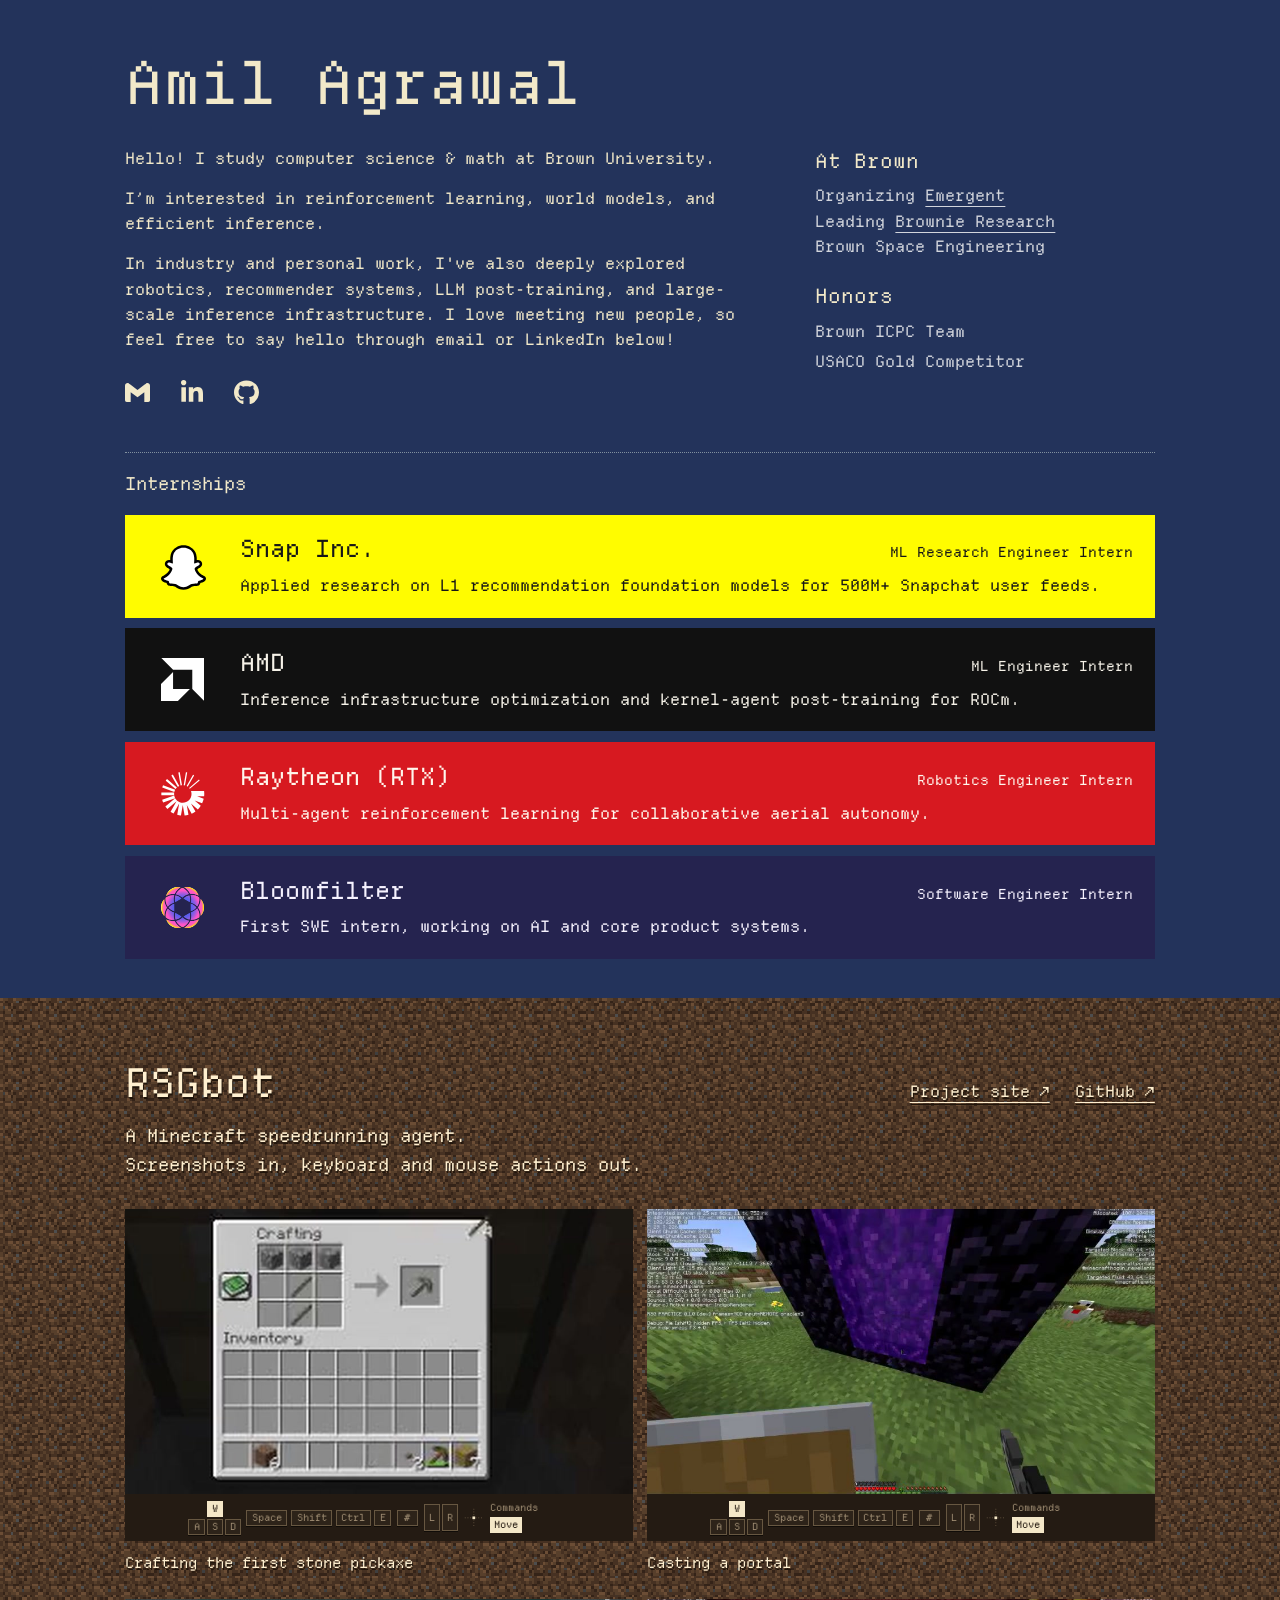
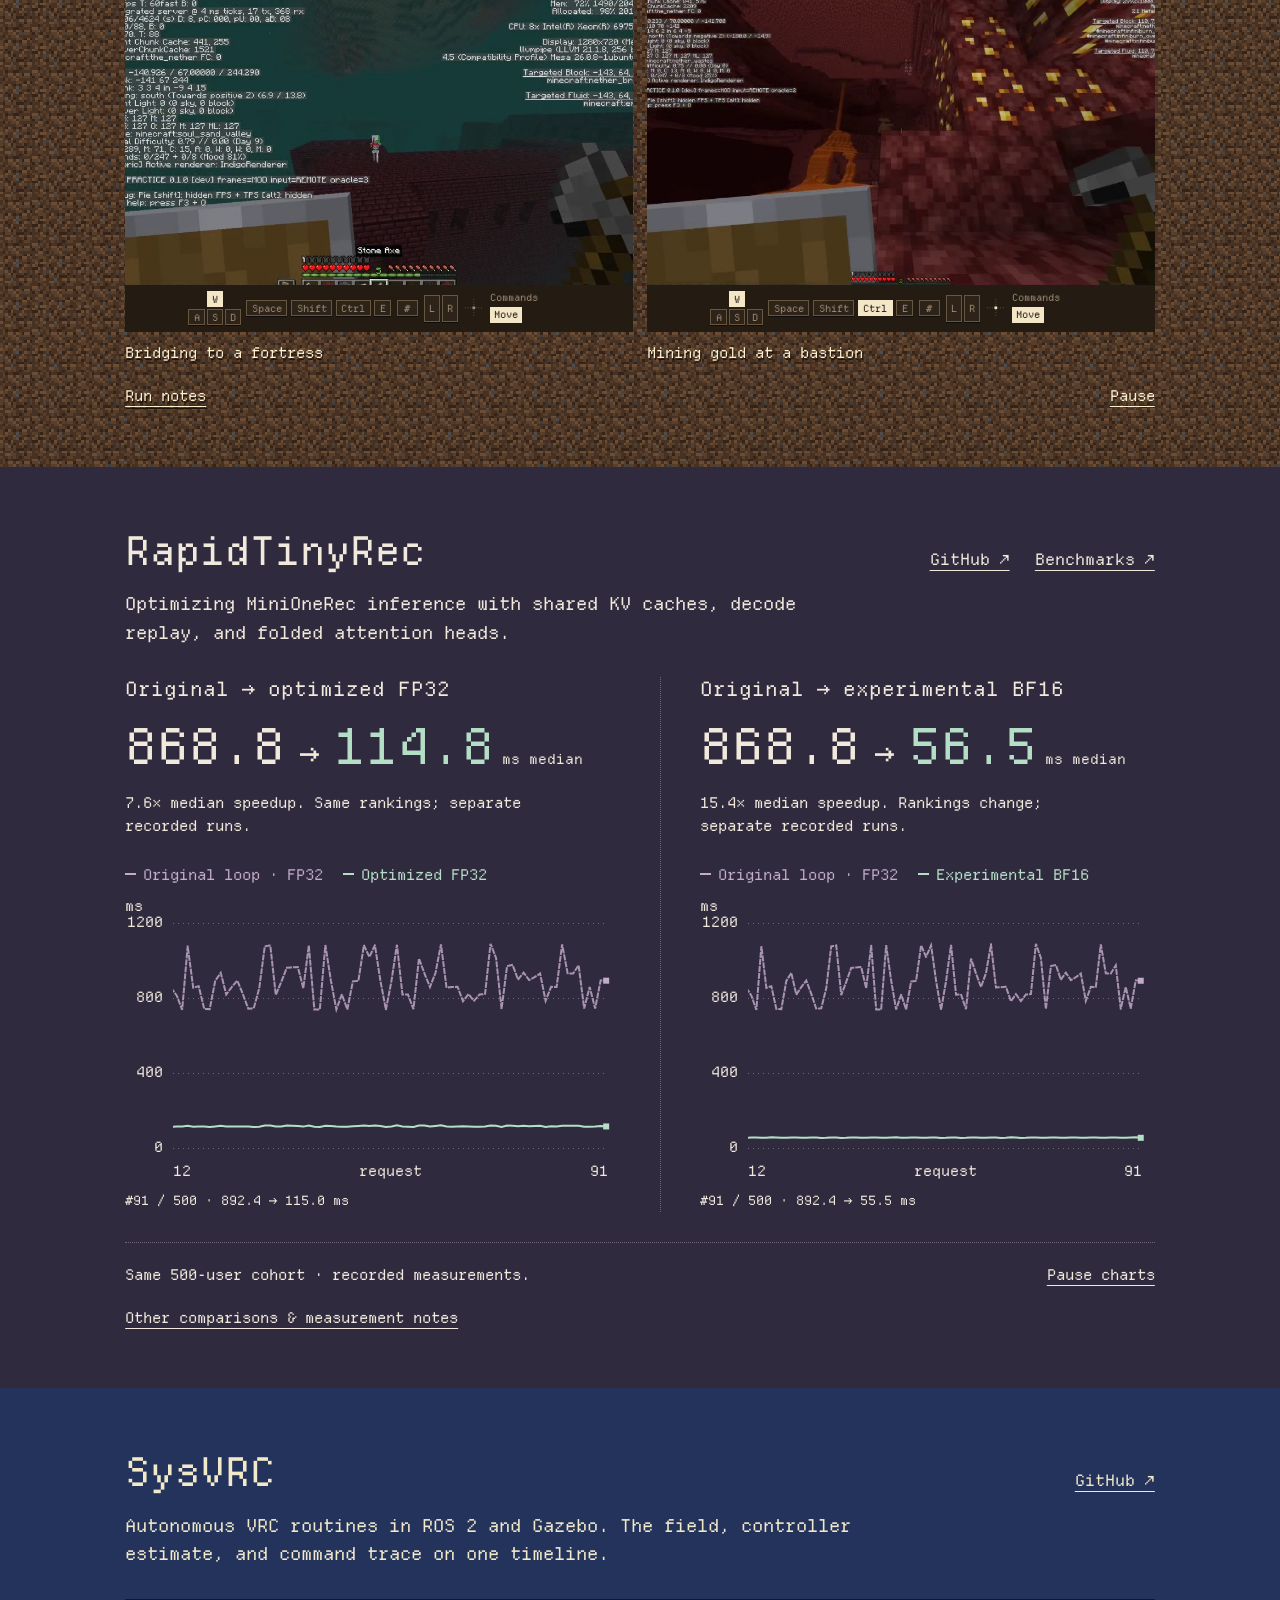
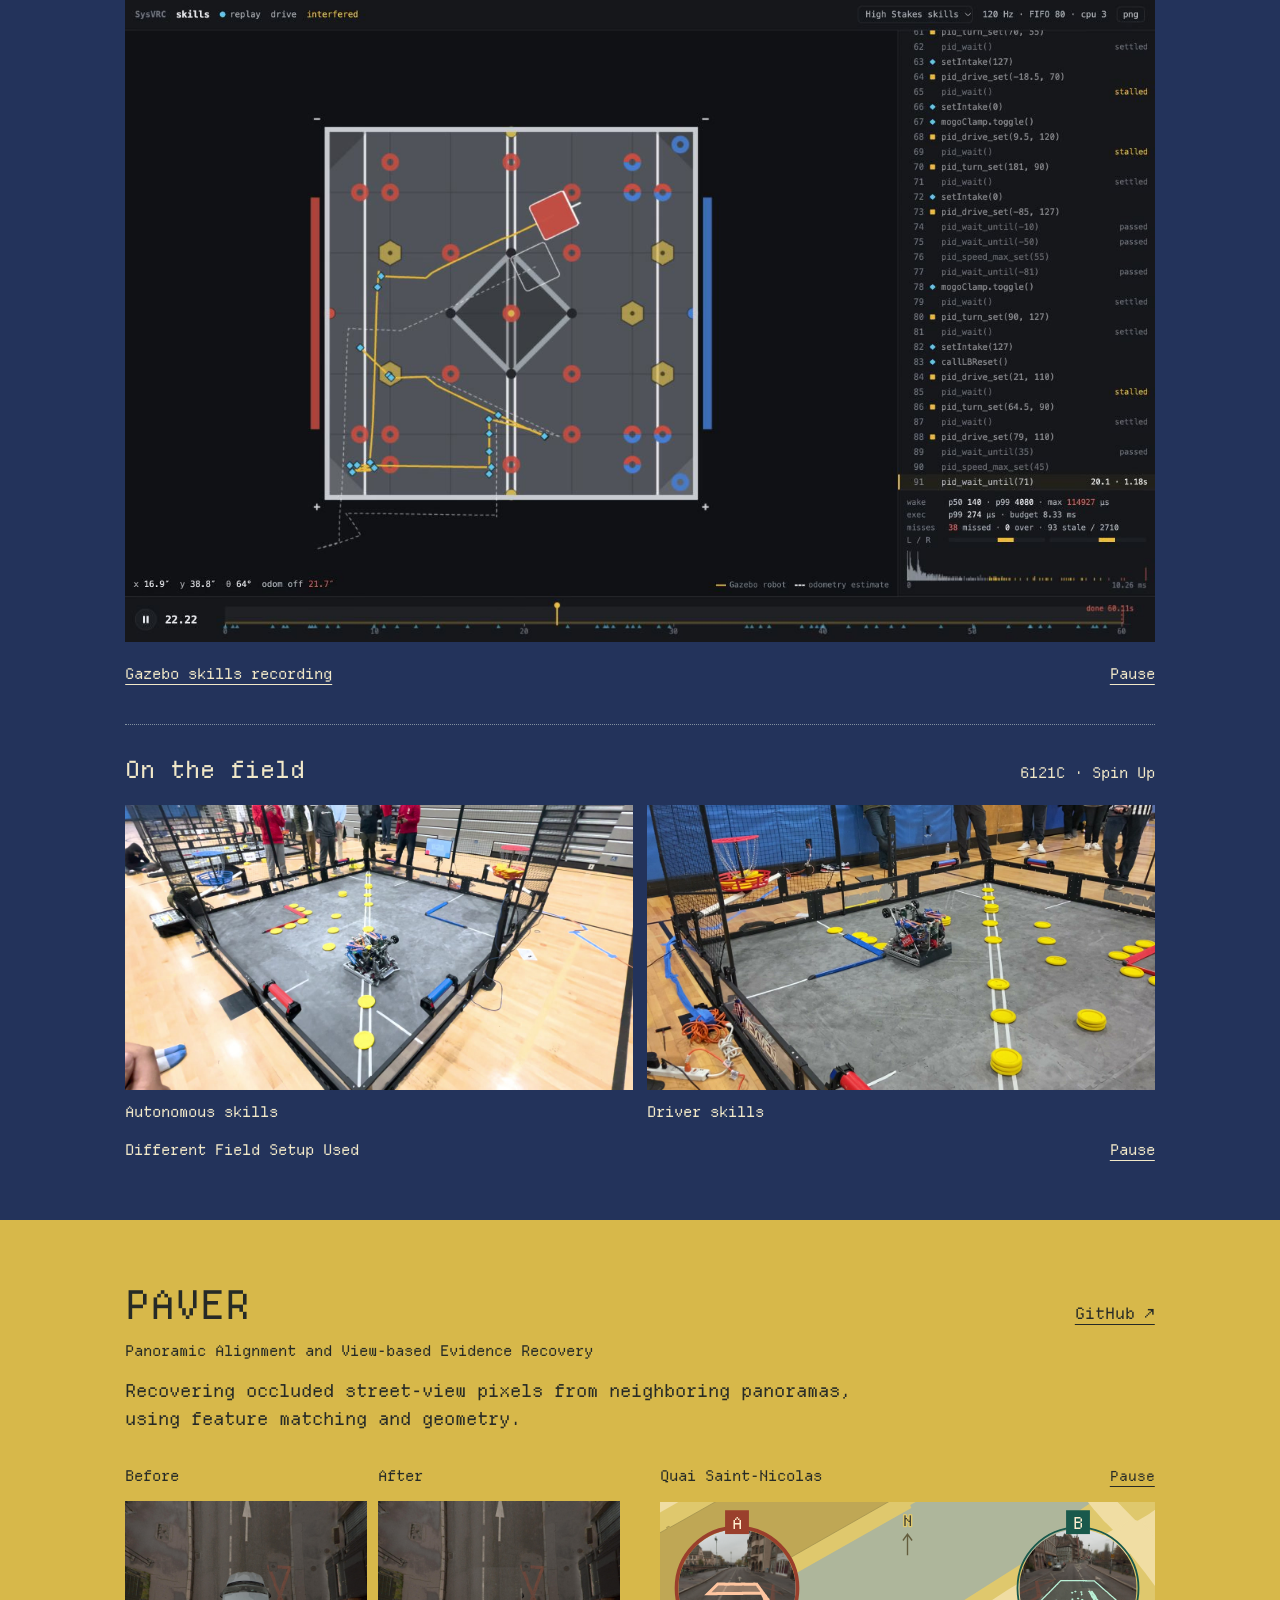
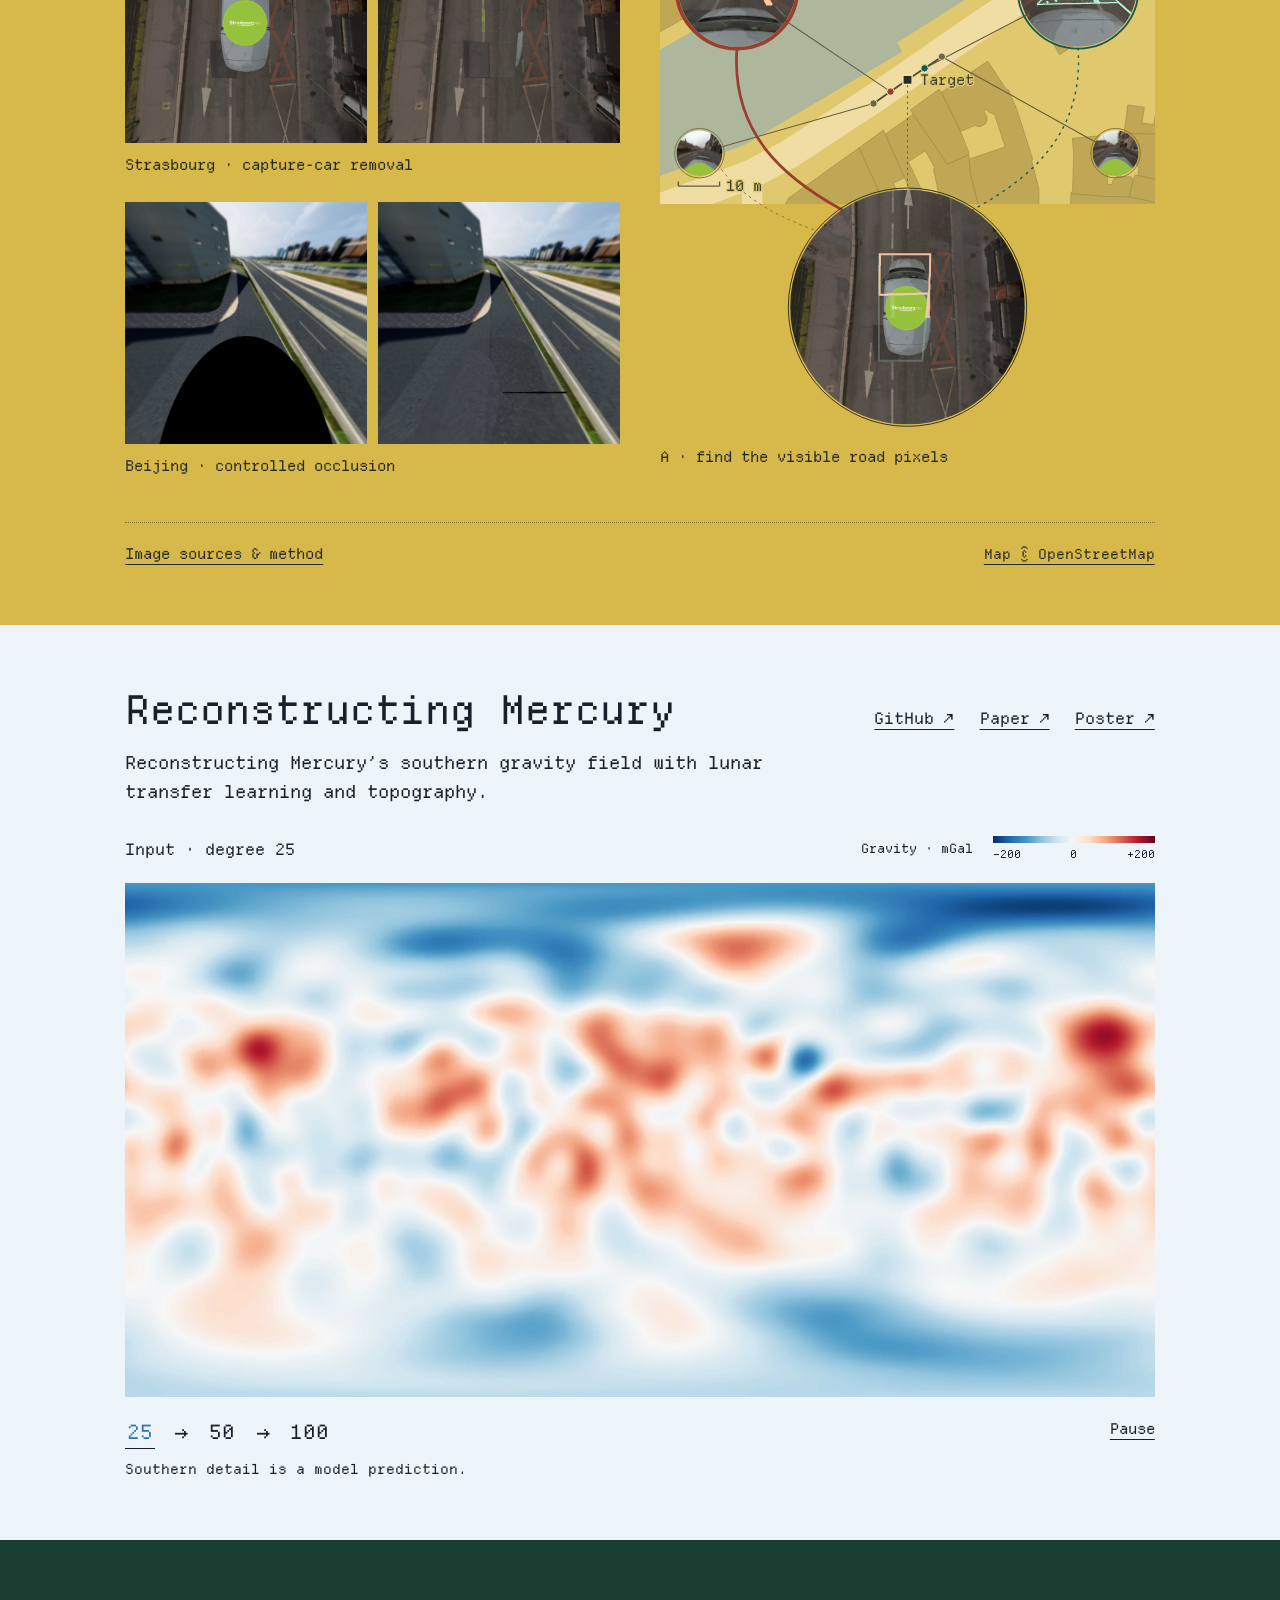
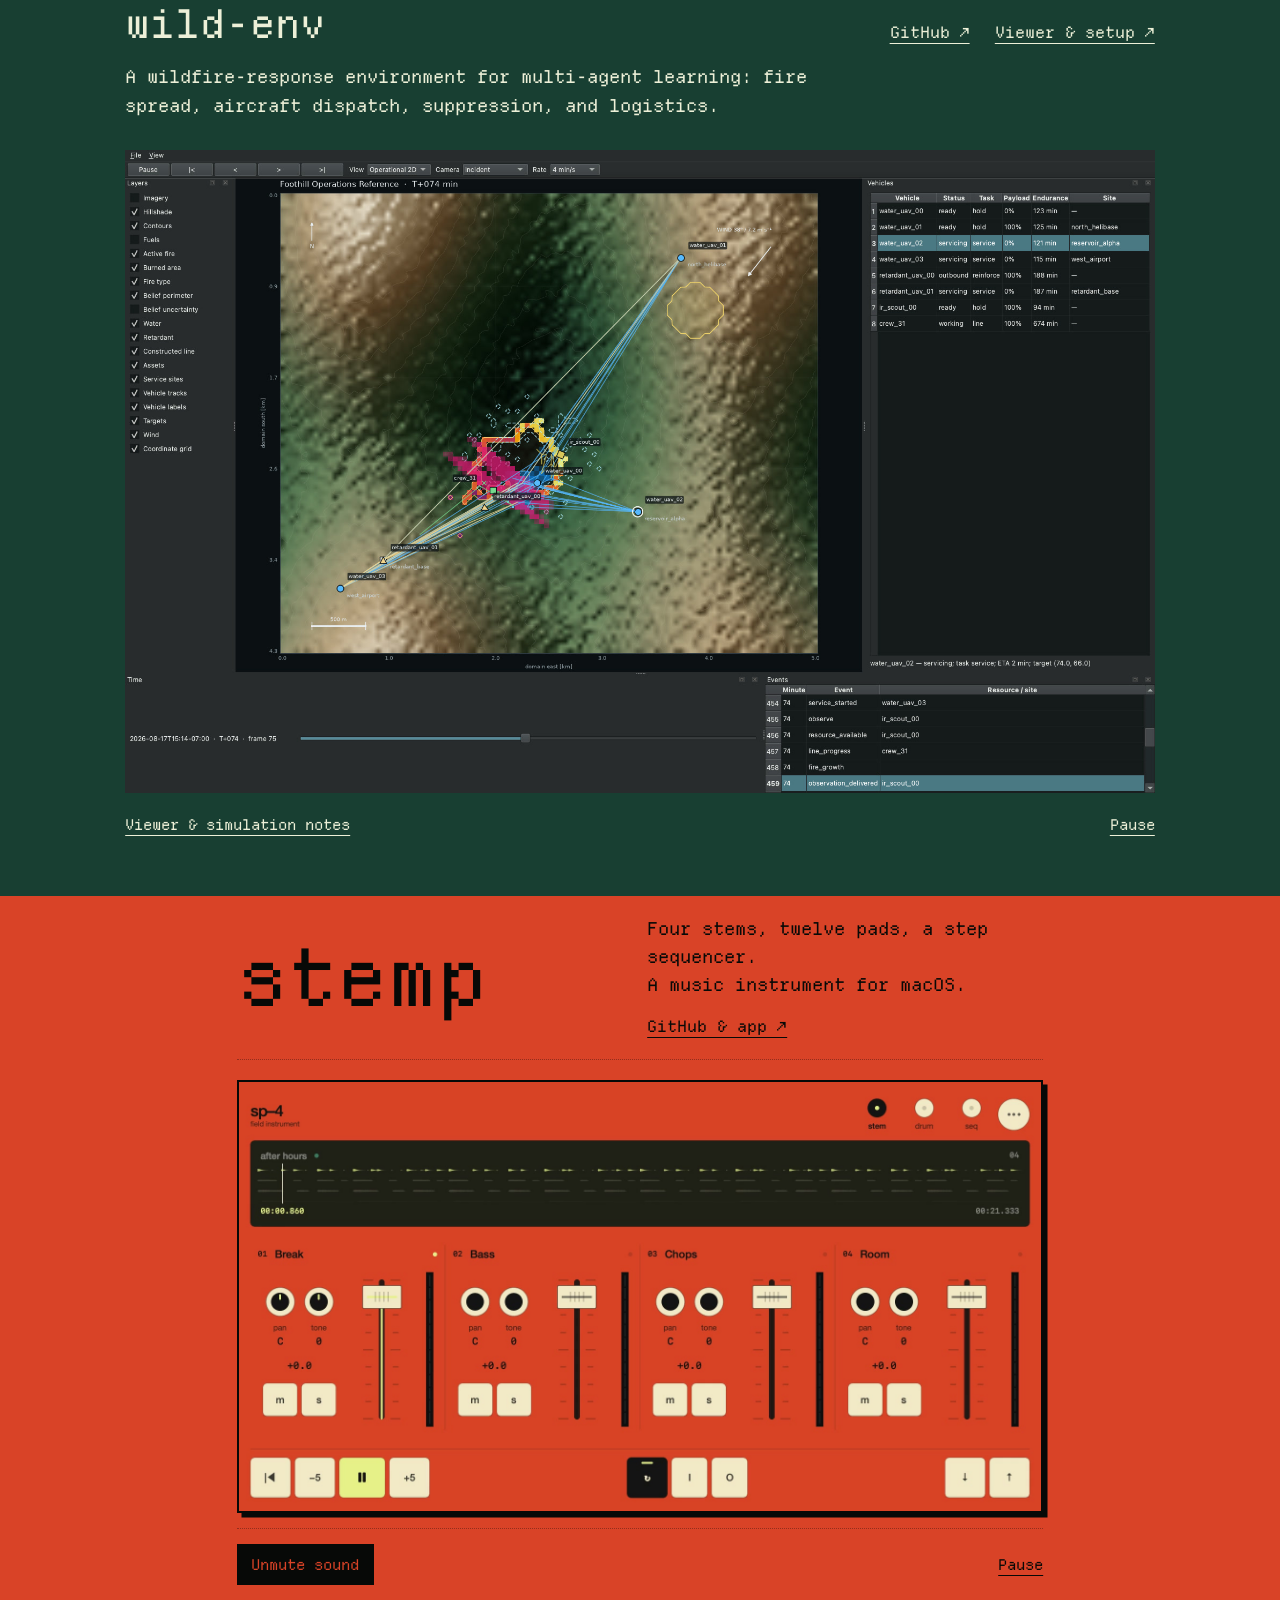
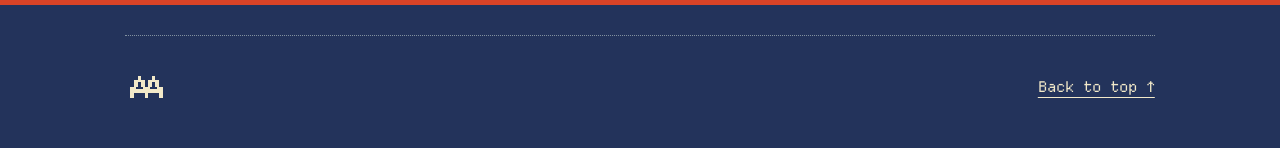
==== index.html @ a07e8f31 "Show original RapidTinyRec baseline against latest optimized runs" ====
<!doctype html>
<html lang="en">
<head>
  <meta charset="utf-8"><meta name="viewport" content="width=device-width,initial-scale=1">
  <meta name="description" content="Amil Agrawal. Computer science and math at Brown University. Agents, inference, and autonomous robots.">
  <meta name="theme-color" content="#23335b">
  <link rel="canonical" href="https://amilagrawal.com/">
  <title>Amil Agrawal</title>
  <link rel="icon" href="assets/aa-icon-96.png" type="image/png" sizes="96x96">
  <link rel="icon" href="assets/mark.svg?v=aa" type="image/svg+xml" sizes="any">
  <link rel="apple-touch-icon" href="assets/aa-icon-180.png">
  <link rel="stylesheet" href="style.css?v=rapid-full500-v2"><script type="module" src="app.js?v=rapid-overall-v3"></script>
<script type="module" src="analytics.js?v=1"></script>
</head>
<body>
<a class="skip" href="#work">Skip to work</a>
<header class="intro" id="about"><div class="width">
 <div class="intro-main">
  <div class="masthead"><h1>Amil Agrawal</h1></div>
  <div class="intro-grid">
   <div class="bio">
    <p class="bio-education">Hello! I study computer science &amp; math at Brown&nbsp;University.</p>
    <p class="bio-interests">I’m interested in reinforcement learning, world models, and efficient inference.</p>
    <p class="bio-interests">In industry and personal work, I've also deeply explored robotics, recommender systems, LLM post-training, and large-scale inference infrastructure. I love meeting new people, so feel free to say hello through email or LinkedIn below!</p>
    <nav class="site-nav" aria-label="Contact links">
     <a href="mailto:amil_agrawal@brown.edu" aria-label="Email Amil" title="Email"><img src="assets/logos/gmail.svg" width="30" height="28" alt=""></a>
     <a href="https://www.linkedin.com/in/amil-ag" aria-label="LinkedIn" title="LinkedIn"><img src="assets/logos/linkedin.svg" width="26" height="28" alt=""></a>
     <a href="https://github.com/amilcodes" aria-label="GitHub" title="GitHub"><img src="assets/logos/github.svg" width="28" height="28" alt=""></a>
    </nav>
   </div>
   <div class="intro-details">
    <section class="campus" aria-labelledby="campus-title"><h2 id="campus-title">At Brown</h2><ul><li>Organizing <a href="https://about.emergentconference.org/">Emergent</a></li><li>Leading <a href="https://brownieresear.ch/">Brownie Research</a></li><li>Brown Space Engineering</li></ul></section>
    <aside class="honors" aria-labelledby="honors-title"><h2 id="honors-title">Honors</h2><ul><li>Brown ICPC Team</li><li>USACO Gold Competitor</li></ul></aside>
   </div>
  </div>
 </div>
 <div class="experience" aria-labelledby="experience-title"><h2 id="experience-title">Internships</h2>
  <div class="internship-bars">
   <article class="internship snap"><span class="experience-logo"><img src="assets/logos/snap-vector.svg" alt="" width="48" height="48"></span><div class="internship-copy"><div class="internship-title"><h3>Snap Inc.</h3><span>ML Research Engineer Intern</span></div><p>Applied research on L1 recommendation foundation models for 500M+ Snapchat user feeds.</p></div></article>
   <article class="internship amd"><span class="experience-logo"><img src="assets/logos/amd.svg" alt="" width="48" height="48"></span><div class="internship-copy"><div class="internship-title"><h3>AMD</h3><span>ML Engineer Intern</span></div><p>Inference infrastructure optimization and kernel-agent post-training for ROCm.</p></div></article>
   <article class="internship raytheon"><span class="experience-logo"><img src="assets/logos/raytheon-vector.svg" alt="" width="48" height="48"></span><div class="internship-copy"><div class="internship-title"><h3>Raytheon (RTX)</h3><span>Robotics Engineer Intern</span></div><p>Multi-agent reinforcement learning for collaborative aerial autonomy.</p></div></article>
   <article class="internship bloomfilter"><span class="experience-logo"><img src="assets/logos/bloomfilter-vector.svg" alt="" width="48" height="48"></span><div class="internship-copy"><div class="internship-title"><h3>Bloomfilter</h3><span>Software Engineer Intern</span></div><p>First SWE intern, working on AI and core product systems.</p></div></article>
  </div>
 </div>
</div></header>
<main id="work">
 <section class="project rsg" id="rsgbot" aria-labelledby="rsg-title"><div class="width">
  <header class="project-heading"><h2 id="rsg-title"><a href="https://amilagrawal.com/rsgbot/">RSGbot</a></h2><div class="project-summary"><p>A Minecraft speedrunning agent.<br>Screenshots in, keyboard and mouse actions out.</p><nav class="project-links" aria-label="RSGbot links"><a href="https://amilagrawal.com/rsgbot/">Project site ↗</a><a href="https://github.com/amilcodes/RSGbot">GitHub ↗</a></nav></div></header>
  <div class="quad" id="rsg-quad"></div>
  <div class="media-footer"><details><summary>Run notes</summary><div class="notes"><p>Excerpts from longer agent runs, with thinking intervals removed or accelerated. The strips replay timestamped agent commands: highlights show explicit requested controls, while higher-level skills remain named actions. These archives do not contain measured key-down or mouse-event traces. Select a clip for its source and outcome.</p></div></details><button class="motion" data-motion-for="rsg-quad">Pause</button></div>
 </div></section>
 <section class="project rapid" id="rapidtinyrec" aria-labelledby="rapid-title"><div class="width">
  <header class="project-heading"><h2 id="rapid-title"><a href="https://github.com/amilcodes/RapidTinyRec">RapidTinyRec</a></h2><div class="project-summary"><p>Optimizing MiniOneRec inference with shared KV caches, decode replay, and folded attention heads.</p><nav class="project-links" aria-label="RapidTinyRec links"><a href="https://github.com/amilcodes/RapidTinyRec">GitHub ↗</a><a href="https://github.com/amilcodes/RapidTinyRec/blob/main/docs/benchmarks.md">Benchmarks ↗</a></nav></div></header>
  <div class="benchmark">
   <div class="chart-pair">
    <figure class="benchmark-chart" id="prefill-chart">
     <figcaption><h3>Original → optimized FP32</h3><p class="chart-median"><span class="median-before">868.8</span><span class="median-arrow">→</span><span class="median-after">114.8</span><span class="chart-unit">ms median</span></p><p class="chart-description">7.6× median speedup. Same rankings; separate recorded runs.</p></figcaption>
     <div class="chart-key"><span class="key-before">Original loop · FP32</span><span class="key-after">Optimized FP32</span></div>
     <svg class="benchmark-plot" id="latency-plot" tabindex="0" role="img" aria-label="Original versus optimized FP32 latency, same 500 users measured in separate historical runs" aria-description="Arrow keys pause the animation to inspect recorded requests."></svg>
     <output class="chart-readout" aria-live="off">Loading recorded requests…</output>
    </figure>
    <figure class="benchmark-chart" id="gqa-chart">
     <figcaption><h3>Original → experimental BF16</h3><p class="chart-median"><span class="median-before">868.8</span><span class="median-arrow">→</span><span class="median-after">56.5</span><span class="chart-unit">ms median</span></p><p class="chart-description">15.4× median speedup. Rankings change; separate recorded runs.</p></figcaption>
     <div class="chart-key"><span class="key-before">Original loop · FP32</span><span class="key-after">Experimental BF16</span></div>
     <svg class="benchmark-plot" id="gqa-plot" tabindex="0" role="img" aria-label="Original FP32 versus experimental BF16 latency, same 500 users measured in separate historical runs" aria-description="Arrow keys pause the animation to inspect recorded requests."></svg>
     <output class="chart-readout" aria-live="off">Loading recorded requests…</output>
    </figure>
   </div>
   <div class="chart-footer"><p>Same 500-user cohort · recorded measurements.</p><button id="chart-motion" class="motion" aria-pressed="false">Pause charts</button></div>
   <details class="benchmark-details"><summary>Other comparisons &amp; measurement notes</summary><div class="experiments" role="group" aria-label="Left chart comparison"></div><p class="notes">Overall comparisons align the original released-loop timings with later optimized timings by cohort index. Same Office checkpoint, 500 users, RTX A6000, batch 1 and beam 50; measured in separate runs, not a new paired experiment. Speedups are ratios of the two measured medians, not multiplied per-step gains. The optimized FP32 run matches all 500 original ranking lists; scores are not bitwise identical. BF16 is experimental and changes rankings. Model loading, compilation, capture and warmup are excluded. Traces show 80-request windows in cohort order and retain all measurements. The individual optimization comparisons keep their own paired controls; the isolated BF16 comparison marks its 693.8 ms outlier above the 90 ms axis. <a href="https://github.com/amilcodes/RapidTinyRec/blob/e334219e196c4e7b5f88a46043fc67c6b89df92f/benchmarks/results/shared-prefill/requests.csv">Original timings</a> · <a href="https://github.com/amilcodes/RapidTinyRec/blob/main/docs/benchmarks.md">FP32 evidence</a> · <a href="https://github.com/amilcodes/RapidTinyRec/blob/main/docs/precision-results.md">Precision &amp; quality</a></p></details>
  </div>
 </div></section>
 <section class="project robot" id="sysvrc" aria-labelledby="robot-title"><div class="width">
  <header class="project-heading"><h2 id="robot-title"><a href="https://github.com/amilcodes/SysVRC">SysVRC</a></h2><div class="project-summary"><p>Autonomous VRC routines in ROS 2 and Gazebo. The field, controller estimate, and command trace on one timeline.</p><nav class="project-links" aria-label="SysVRC links"><a href="https://github.com/amilcodes/SysVRC">GitHub ↗</a></nav></div></header>
  <figure class="capture-wide" id="sys-capture"><button class="capture-open" data-capture="sysvrc-dashboard-full" aria-label="Open the SysVRC dashboard recording"><video autoplay muted loop playsinline preload="metadata" width="1440" height="900" poster="assets/sysvrc-dashboard-full.jpg" aria-label="Original SysVRC dashboard replaying Gazebo skills telemetry"><source src="assets/sysvrc-dashboard-full.mp4" type="video/mp4"></video></button></figure>
  <div class="media-footer"><a href="https://github.com/amilcodes/SysVRC/blob/main/docs/replay/skills_gazebo.jsonl">Gazebo skills recording</a><button class="motion" data-motion-for="sys-capture">Pause</button></div>
  <div class="robot-field">
   <div class="field-heading"><h3>On the field</h3><p>6121C · Spin Up</p></div>
   <div class="field-pair" id="robot-field-captures">
    <figure><button class="capture-open" data-capture="sysvrc-autonomous-skills-5x" aria-label="Open the autonomous skills run"><video autoplay muted loop playsinline preload="metadata" width="1280" height="720" poster="assets/sysvrc-autonomous-skills-5x.jpg"><source src="assets/sysvrc-autonomous-skills-5x.mp4" type="video/mp4"></video></button><figcaption>Autonomous skills</figcaption></figure>
    <figure><button class="capture-open" data-capture="sysvrc-driver-skills-5x" aria-label="Open the driver skills run"><video autoplay muted loop playsinline preload="metadata" width="1280" height="720" poster="assets/sysvrc-driver-skills-5x.jpg"><source src="assets/sysvrc-driver-skills-5x.mp4" type="video/mp4"></video></button><figcaption>Driver skills</figcaption></figure>
   </div>
   <div class="media-footer"><p>Different Field Setup Used</p><button class="motion" data-motion-for="robot-field-captures">Pause</button></div>
  </div>

 </div></section>
 <section class="project paver" id="paver" aria-labelledby="paver-title"><div class="width">
  <header class="project-heading"><div><h2 id="paver-title"><a href="https://github.com/amilcodes/paver">PAVER</a></h2><p class="paver-acronym">Panoramic Alignment and View-based Evidence Recovery</p></div><div class="project-summary"><p>Recovering occluded street-view pixels from neighboring panoramas, using feature matching and geometry.</p><nav class="project-links" aria-label="Paver links"><a href="https://github.com/amilcodes/paver">GitHub ↗</a></nav></div></header>
  <div class="paver-layout">
   <div class="paver-results">
    <div class="paver-column-labels" aria-hidden="true"><span>Before</span><span>After</span></div>
    <figure class="paver-example"><div class="paver-pair">
     <img src="assets/paver-strasbourg-before.webp" width="640" height="640" alt="Before: the capture car obscures road markings in Strasbourg" loading="lazy">
     <img src="assets/paver-strasbourg-after.webp" width="640" height="640" alt="After: partial road recovery using observed pixels from neighboring panoramas" loading="lazy">
    </div><figcaption>Strasbourg · capture-car removal</figcaption></figure>
    <figure class="paver-example"><div class="paver-pair">
     <img src="assets/beijing-boulevard-square-before.webp" width="640" height="640" alt="Before: a controlled foreground mask beside a Beijing boulevard, with buildings and the road visible around it" loading="lazy">
     <img src="assets/beijing-boulevard-square-after.webp" width="640" height="640" alt="After: saved donor-view recovery of the masked foreground in the same synthetic Beijing boulevard scene" loading="lazy">
    </div><figcaption>Beijing · controlled occlusion</figcaption></figure>
   </div>
   <figure class="paver-network" id="paver-network">
    <figcaption class="paver-network-heading"><span>Quai Saint-Nicolas</span><button id="paver-motion" class="motion" aria-label="Pause panorama animation" aria-pressed="false">Pause</button></figcaption>
    <div id="paver-map"></div>
    <p class="paver-map-caption" id="paver-step">A · find the visible road pixels</p>
   </figure>
  </div>
  <div class="paver-footer"><details><summary>Image sources &amp; method</summary><div class="notes"><p>Strasbourg: Eurométropole de Strasbourg / <a href="https://panoramax.fr/">Panoramax</a>, <a href="https://www.etalab.gouv.fr/licence-ouverte-open-licence/">Etalab Open Licence 2.0</a>. Partial capture-car removal with DISK + LightGlue. Unsupported pixels remain unchanged.</p><p>Beijing: Yijing Guo et al., <a href="https://huggingface.co/datasets/YijingGuo/PanoCity">PanoCity / PanoVGGT</a>, <a href="https://creativecommons.org/licenses/by/4.0/">CC BY 4.0</a>. A controlled mask in a synthetic scene; saved tool-assisted donor registration and color calibration, separate from the automatic pipeline.</p><p id="paver-graph-method"></p><p><a href="assets/paver-graph/street-context.geojson">Map geometry</a> · <a href="https://opendatacommons.org/licenses/odbl/1-0/">ODbL 1.0</a>. Beijing is reprojected from the saved 1024 × 512 working panorama; its limited detail and residual seam are preserved.</p></div></details><a class="paver-map-credit" href="https://www.openstreetmap.org/copyright">Map © OpenStreetMap</a></div>
 </div></section>
 <section class="project mercury" id="mercury" aria-labelledby="mercury-title"><div class="width">
  <header class="project-heading"><h2 id="mercury-title"><a href="https://github.com/amilcodes/mercury-reconstruction">Reconstructing Mercury</a></h2><div class="project-summary"><p>Reconstructing Mercury’s southern gravity field with lunar transfer learning and topography.</p><nav class="project-links" aria-label="Mercury links"><a href="https://github.com/amilcodes/mercury-reconstruction">GitHub ↗</a><a href="assets/mercury-paper.pdf">Paper ↗</a><a href="assets/mercury-poster.pdf">Poster ↗</a></nav></div></header>
  <figure id="mercury-reconstruction">
   <div class="mercury-status"><p id="mercury-stage">Input · degree 25</p><div class="gravity-legend"><span>Gravity · mGal</span><div><img src="assets/mercury-color-scale.png" width="512" height="12" alt="Gravity color scale: blue for negative, white for zero, red for positive"><div class="legend-ticks"><span>−200</span><span>0</span><span>+200</span></div></div></div></div>
   <div class="mercury-map"><img id="mercury-map" src="assets/mercury-degree-25.webp" width="1004" height="502" alt="Mercury’s gravity field at spherical harmonic degree 25" loading="lazy"></div>
   <figcaption class="mercury-footer"><div><div class="mercury-stages" role="group" aria-label="Choose a reconstruction stage"><button data-mercury-degree="25" aria-pressed="true">25</button><span aria-hidden="true">→</span><button data-mercury-degree="50" aria-pressed="false">50</button><span aria-hidden="true">→</span><button data-mercury-degree="100" aria-pressed="false">100</button></div><p>Southern detail is a model prediction.</p></div><button id="mercury-motion" class="motion" aria-pressed="false">Pause</button></figcaption>
  </figure>
 </div></section>
 <section class="project wild" id="wild-env" aria-labelledby="wild-title"><div class="width">
  <header class="project-heading"><h2 id="wild-title"><a href="https://github.com/amilcodes/wild-env">wild-env</a></h2><div class="project-summary"><p>A wildfire-response environment for multi-agent learning: fire spread, aircraft dispatch, suppression, and logistics.</p><nav class="project-links" aria-label="wild-env links"><a href="https://github.com/amilcodes/wild-env">GitHub ↗</a><a href="https://github.com/amilcodes/wild-env/blob/main/README.md">Viewer &amp; setup ↗</a></nav></div></header>
  <figure class="capture-wide" id="wild-capture"><button class="capture-open" data-capture="wild-viewer-film" aria-label="Open the wild-env viewer recording"><video autoplay muted loop playsinline preload="metadata" width="1920" height="1200" poster="assets/wild-viewer-film.jpg" aria-label="The complete native wild-env viewer playing an episode, changing vehicle selection and inspecting suppression layers"><source src="assets/wild-viewer-film.mp4" type="video/mp4"></video></button></figure>
  <div class="media-footer"><details><summary>Viewer &amp; simulation notes</summary><p class="notes">The application’s own Qt interface, playing a recorded synthetic foothill scenario at four simulated minutes per second. The demonstration changes vehicle selection and suppression layers using the viewer’s original controls. Greedy assignment baseline, seed 20260726; this is not a trained policy or a real-fire forecast.</p></details><button class="motion" data-motion-for="wild-capture">Pause</button></div>
 </div></section>
 <section class="project stemp" id="stemp" aria-labelledby="stemp-title"><div class="width">
  <header class="stem-heading"><h2 id="stemp-title"><a href="https://github.com/amilcodes/stemp">stemp</a></h2><div class="project-summary"><p>Four stems, twelve pads, a step sequencer.<br>A music instrument for macOS.</p><nav class="project-links" aria-label="stemp links"><a href="https://github.com/amilcodes/stemp">GitHub &amp; app ↗</a></nav></div></header>
  <figure id="stem-capture" class="stem-capture"><button class="capture-open" data-capture="stemp-boombap" aria-label="Open the compact stemp instrument recording"><video autoplay muted loop playsinline preload="metadata" width="1680" height="900" poster="assets/stemp-boombap.jpg" aria-label="Compact native stemp instrument: short-travel mixing faders, drum pads, and step sequencing"><source src="assets/stemp-boombap.mp4" type="video/mp4"></video></button></figure>
  <div class="stem-footer"><button id="stem-sound" aria-pressed="false">Unmute sound</button><button class="motion" data-motion-for="stem-capture">Pause</button></div>
 </div></section>
</main>
<footer class="footer"><div class="width"><div class="footer-main"><img class="footer-mark" src="assets/mark.svg" width="48" height="48" alt="Amil Agrawal monogram"><a class="back-top" href="#about">Back to top ↑</a></div></div></footer>
<dialog id="recording-dialog"><button id="close-recording" aria-label="Close recording">Close</button><video controls playsinline></video><p id="recording-title"></p></dialog>
</body></html>
---- style.css ----
@font-face{font-family:Departure;src:url('assets/departure.woff2') format('woff2');font-weight:400;font-display:swap}
:root{--paper:#23335b;--ink:#f2e9c9;--accent:#e7ef92;--line:#81909f;--type:Departure,monospace;color-scheme:dark}
.rsg{--paper:#453020;--ink:#fff0d0;--accent:#ddc692;--line:#aa8b65;position:relative;isolation:isolate}.rsg::before{content:"";position:absolute;inset:0;z-index:-1;background:url("assets/minecraft-dirt.png") repeat;background-size:3rem 3rem;image-rendering:pixelated;filter:brightness(.58)}.rsg .project-heading,.rsg .media-footer,.rsg .run-label{text-shadow:1px 2px #20150b}.rapid{--paper:#302a3e;--ink:#f1e9dc;--accent:#b5dec6;--baseline:#c3abc9;--line:#736578}.robot{--paper:#23335b;--ink:#f2e9c9;--accent:#e7ef92;--line:#81909f}.wild{--paper:#183f32;--ink:#edf0d8;--accent:#c1d4a0;--line:#73957c}.stemp{--paper:#d94327;--ink:#070907;--accent:#f2e9c9;--line:#942e1d}
*{box-sizing:border-box}html{scroll-behavior:smooth;scroll-padding-top:1.75rem}body{margin:0;background:var(--paper);color:var(--ink);font:1.375rem/1.55 var(--type);font-weight:400}h1,h2,h3,p,figure{margin:0}h1,h2,h3{font-weight:400;line-height:1.25}a{color:inherit;text-decoration-thickness:1px;text-underline-offset:0.375rem}a:hover{text-decoration-thickness:2px}button,input{font:inherit}button{border:0;padding:0;background:none;color:inherit;border-radius:0;cursor:pointer}button:focus-visible,a:focus-visible,summary:focus-visible,svg:focus-visible{outline:2px dotted var(--ink);outline-offset:0.375rem}img,video,svg{display:block;max-width:100%}video{height:auto;object-fit:contain}::selection{background:var(--ink);color:var(--paper)}.width{width:calc(100% - 8rem);max-width:71.5rem;margin-inline:auto}.skip{position:absolute;top:-6.25rem;left:1.5rem;z-index:10;padding:0.625rem;background:var(--paper)}.skip:focus{top:0.625rem}
.intro-main{padding:3.4375rem 0 2.75rem}.intro h1{font-size:4.125rem;line-height:1.12;margin:0}.monogram{width:8.25rem;height:auto;flex:none;opacity:.7;shape-rendering:crispEdges}
.intro-grid{display:grid;grid-template-columns:minmax(0,1.8fr) minmax(0,1fr);gap:5.5rem;margin-top:2.0625rem;align-items:start}.bio{min-width:0}.bio-education,.bio-interests{font-size:1.1rem;line-height:1.6}.bio-interests{margin-top:1.03125rem;text-wrap:pretty}
.site-nav{display:flex;align-items:center;gap:1.03125rem;margin-top:1.375rem;margin-left:-0.5rem;width:max-content}.site-nav a{width:2.75rem;height:2.75rem;display:grid;place-items:center;text-decoration:none}.site-nav img{height:1.75rem;width:auto}.site-nav a:hover{opacity:.7}
.intro-details{display:grid;gap:1.71875rem;padding-top:3px;font-size:1.1rem;line-height:1.6;color:#d2d5dc}.intro-details h2{color:var(--ink);font-size:1.375rem;margin-bottom:0.6875rem}.intro-details ul{list-style:none;margin:0;padding:0;display:grid;gap:0}.honors ul{gap:0.34375rem}
.experience{border-top:1px dotted var(--line);padding:1.375rem 0 2.75rem}.experience h2{font-size:1.2375rem;margin-bottom:1.375rem}.internship-bars{display:grid;gap:0.75rem}.internship{display:grid;grid-template-columns:5rem minmax(0,1fr);align-items:center;gap:1.5rem;padding:1.375rem 1.5rem}.experience-logo{width:3rem;height:3rem;display:grid;place-items:center;justify-self:center}.experience-logo img{width:3rem;height:3rem;object-fit:contain;max-width:none}.snap .experience-logo img{width:3.125rem;height:3.125rem}.raytheon .experience-logo img{width:3.0625rem;height:3.0625rem}.internship-title{display:flex;justify-content:space-between;gap:1.375rem;align-items:baseline}.internship-title h3{font-size:1.65rem}.internship-title>span{font-size:0.9625rem;text-align:right}.internship-copy p{font-size:1.1rem;margin-top:0.6875rem;line-height:1.5}.internship.snap{background:#fffc00;color:#161616}.internship.amd{background:#111;color:#f6f2e8}.internship.amd img{filter:invert(1)}.internship.raytheon{background:#d71920;color:#fff7ed}.internship.raytheon img{filter:brightness(0) invert(1)}.internship.bloomfilter{background:#25234f;color:#f7f3ff}.project-links{display:flex;flex-wrap:wrap;gap:1rem 1.75rem;margin-top:1.125rem;font-size:1.1rem}.project-links a{white-space:nowrap}.project-summary{min-width:0}

.project{background:var(--paper);color:var(--ink);padding:4.125rem 0}.project-heading{display:grid;grid-template-columns:minmax(0,1fr) auto;column-gap:2.75rem;row-gap:1.03125rem;align-items:baseline;margin-bottom:2.0625rem}.project-heading>.project-summary{display:contents}.project-heading>.project-summary>p{grid-column:1/-1;grid-row:2;max-width:66ch;font-size:1.2375rem;line-height:1.6;text-wrap:pretty}.project-heading .project-links{grid-column:2;grid-row:1;justify-self:end;margin-top:0;align-self:baseline}.project h2{font-size:2.75rem}.project h2 a{text-decoration:none}.project h2 a:hover{text-decoration:underline}.quad{display:grid;grid-template-columns:1fr 1fr;gap:1.75rem 1rem}.run-open{display:block;width:100%;text-align:left}.run video{width:100%;height:auto;aspect-ratio:16/9;object-fit:contain}.run-label{display:block;font-size:1.03125rem;margin-top:0.6875rem}.run-open:hover .run-label{text-decoration:underline;text-underline-offset:0.25rem}.media-footer{display:flex;justify-content:space-between;align-items:start;gap:2.0625rem;margin-top:1.375rem;font-size:1.03125rem}.media-footer>details{max-width:50rem}.motion{font-size:1.03125rem;white-space:nowrap;text-decoration:underline;text-underline-offset:0.3125rem}.notes{font-size:1.03125rem;line-height:1.65;padding-top:1.375rem;max-width:80ch}summary{list-style:none;cursor:pointer;text-decoration:underline;text-underline-offset:0.3125rem}summary::-webkit-details-marker{display:none}.capture-open{display:block;width:100%;text-align:left}.capture-open video{width:100%;height:auto}.capture-wide{width:100%;background:#151a1b}
.chart-pair{display:grid;grid-template-columns:minmax(0,1fr) minmax(0,1fr);gap:2.75rem}.benchmark-chart{min-width:0}.benchmark-chart+figure{border-left:1px dotted var(--line);padding-left:2.75rem}.benchmark-chart h3{font-size:1.375rem;margin-bottom:1.03125rem}.chart-median{display:flex;align-items:baseline;gap:1.03125rem;font-size:3.4375rem;line-height:1.2;white-space:nowrap}.median-arrow{font-size:2.0625rem}.median-after{color:var(--accent)}.chart-unit{font-size:1.03125rem;margin-left:-0.5rem}.chart-description{font-size:1.03125rem;line-height:1.55;margin:1.03125rem 0 1.75rem;min-height:3.25rem;max-width:44ch}.chart-key{display:flex;flex-wrap:wrap;gap:0.6875rem 1.375rem;font-size:1.03125rem;margin-bottom:1.03125rem}.chart-key span{display:flex;align-items:center;gap:0.5rem}.chart-key span:before{content:"";width:0.75rem;height:2px;background:var(--accent)}.chart-key .key-before:before{height:0;border-top:2px dashed var(--baseline);background:none}.key-before{color:var(--baseline)}.key-after{color:var(--accent)}.benchmark-plot{width:100%;height:auto;overflow:visible;touch-action:pan-y}.benchmark-plot text{font:14.3px var(--type);fill:var(--ink)}.benchmark-plot .grid-line{stroke:var(--line);stroke-dasharray:1 4;shape-rendering:crispEdges}.benchmark-plot .trace{fill:none;stroke-width:2;stroke-linecap:square;stroke-linejoin:miter}.benchmark-plot .trace-before{stroke:var(--baseline);stroke-dasharray:4 3;opacity:.82}.benchmark-plot .trace-after{stroke:var(--accent)}.benchmark-plot .head-before{fill:var(--baseline)}.benchmark-plot .head-after{fill:var(--accent)}.chart-readout{display:block;font-size:0.89375rem;min-height:1.5rem;margin-top:0.6875rem;font-variant-numeric:tabular-nums}.chart-footer{display:flex;justify-content:space-between;align-items:baseline;gap:1.375rem;border-top:1px dotted var(--line);padding-top:1.375rem;margin-top:2.0625rem}.chart-footer p{font-size:1.03125rem;max-width:65ch}.benchmark-details{margin-top:1.375rem;font-size:1.03125rem}.experiments{display:flex;flex-wrap:wrap;gap:1rem 1.75rem;margin-top:1.375rem}.experiment{font-size:1.03125rem;text-align:left;padding-bottom:0.25rem;border-bottom:1px solid transparent}.experiment[aria-pressed=true]{border-color:var(--ink)}.experiment:hover{text-decoration:underline;text-underline-offset:0.3125rem}

.stemp{padding:1.375rem 0}.stemp>.width{max-width:56rem}.stem-heading{display:flex;justify-content:space-between;align-items:center;gap:2.75rem;padding-bottom:1.375rem;border-bottom:1px dotted var(--line);margin-bottom:0.6875rem}.stemp .stem-heading h2{font-size:5.5rem;line-height:1}.stem-heading p{max-width:27.5rem;font-size:1.2375rem}.stem-capture{width:100%;max-width:60rem;margin:1.375rem auto 0;border:2px solid var(--ink);box-shadow:0.3125rem 0.3125rem 0 var(--ink)}#stem-sound{background:var(--ink);color:var(--paper);padding:0.625rem 1rem;font-size:1.03125rem}#stem-sound[aria-pressed=true]{background:var(--accent);color:var(--ink)}.stem-capture video{width:100%;aspect-ratio:28/15;object-fit:contain}.stem-footer{display:flex;justify-content:space-between;align-items:center;border-top:1px dotted var(--line);margin-top:1.03125rem;padding-top:1.03125rem;font-size:1.03125rem}

.footer{padding:2.0625rem 0 2.75rem}.footer>.width{border-top:1px dotted var(--line);padding-top:2.0625rem}.footer-main{display:flex;justify-content:space-between;gap:2.0625rem;font-size:1.03125rem}dialog{background:var(--paper);color:var(--ink);padding:3rem 1.375rem 1.375rem;border:1px dotted var(--ink);max-width:80rem;width:calc(100% - 2rem)}dialog::backdrop{background:#111923ef}dialog video{width:100%;max-height:76vh;object-fit:contain}dialog p{font-size:1.03125rem;max-width:90ch;line-height:1.6;margin-top:1.375rem}#close-recording{position:absolute;top:0.75rem;right:1.375rem;font-size:1.03125rem;text-decoration:underline;text-underline-offset:0.25rem}
@media(max-width:1008px){.intro-grid{gap:3.4375rem}.width{width:calc(100% - 5.5rem)}.project h2{font-size:2.40625rem}.monogram{width:6.875rem}}
@media(max-width:850px){body{font-size:1.2375rem}.width{width:calc(100% - 3rem)}.intro-main{padding:2.75rem 0}.intro h1{font-size:3.4375rem}.monogram{width:5.5rem}.project{padding:2.75rem 0}.project h2{font-size:2.40625rem}.footer-main{gap:1.375rem}}
@media(max-width:640px){.intro h1{font-size:2.75rem;margin:0}.monogram{display:none}.project h2{font-size:2.0625rem}.quad{grid-template-columns:1fr;gap:1.5rem}.run-label{font-size:1.03125rem}.media-footer{gap:1.375rem;font-size:0.9625rem}.media-footer .motion{font-size:0.9625rem}.notes{font-size:0.9625rem}.benchmark-details,.experiment{font-size:0.9625rem}.footer-main{flex-wrap:wrap;font-size:0.9625rem}}
@media(max-width:370px){.intro h1{font-size:2.0625rem}.width{width:calc(100% - 2rem)}.project h2{font-size:1.925rem}.footer-main{font-size:0.89375rem}}
@media(prefers-reduced-motion:reduce){html{scroll-behavior:auto}}

@media(max-width:850px){.stemp .stem-heading h2{font-size:5.5rem}.stem-heading{gap:2.0625rem}.stem-heading p{font-size:1.2375rem;max-width:21.25rem}}
@media(max-width:640px){.stemp{padding-top:2.0625rem}.stem-heading{display:block;padding-bottom:1.375rem;margin-bottom:0.6875rem}.stemp .stem-heading h2{font-size:4.8125rem;margin-bottom:1.375rem}.stem-heading p{font-size:1.1rem;max-width:100%}.stem-footer{margin-top:0.6875rem;padding-top:1.03125rem;font-size:0.9625rem}.stem-footer .motion{font-size:0.9625rem}}

@media(max-width:1008px){.chart-pair{gap:1.75rem}.benchmark-chart+figure{padding-left:1.75rem}.chart-median{font-size:2.75rem;gap:0.6875rem}.chart-unit{margin-left:0}.chart-key{font-size:0.9625rem;gap:0.6875rem 1.03125rem}}
@media(max-width:760px){.chart-pair{grid-template-columns:1fr;gap:2.0625rem}.benchmark-chart+figure{border-left:0;padding-left:0;border-top:1px dotted var(--line);padding-top:2.0625rem}.chart-median{font-size:3.4375rem}.chart-description{min-height:0;margin-bottom:1.375rem}.chart-footer{align-items:flex-start}.chart-footer p{font-size:0.9625rem}.chart-footer .motion{font-size:0.9625rem}.chart-readout{font-size:0.89375rem}}
@media(max-width:370px){.chart-median{font-size:2.75rem}.chart-key{font-size:0.89375rem}.chart-description{font-size:0.9625rem}.chart-readout{font-size:0.825rem}}

@media(max-width:855px){.intro-grid{grid-template-columns:1fr;gap:2.0625rem}.bio{max-width:66ch}.intro-details{grid-template-columns:repeat(2,minmax(0,1fr));gap:2.0625rem;padding-top:0}}
@media(max-width:700px){.intro-grid{margin-top:1.75rem;gap:1.71875rem}.bio-education,.bio-interests{font-size:1.03125rem}.intro-details{grid-template-columns:1fr;gap:1.375rem;font-size:1.03125rem}.intro-details h2{font-size:1.375rem;margin-bottom:0.5rem}.site-nav{margin-top:1.03125rem}.project-links{font-size:1.03125rem;gap:1rem 1.375rem}.stem-footer{gap:1.375rem}}

/* Experience rows are content, not company navigation. */
@media(max-width:855px){.internship{grid-template-columns:4rem minmax(0,1fr);gap:1.375rem}.internship-title{display:block}.internship-title>span{display:block;text-align:left;margin-top:0.3125rem}}
@media(max-width:700px){.internship{grid-template-columns:2.75rem minmax(0,1fr);align-items:start;gap:0.875rem 1rem;padding:1.25rem 1rem}.internship-copy{display:contents}.internship-title{grid-column:2}.experience-logo{width:2.75rem;height:3rem;margin-top:2px}.internship-title h3{font-size:1.375rem}.internship-title>span{font-size:0.89375rem}.internship-copy p{grid-column:1/-1;font-size:1.03125rem;line-height:1.5;margin-top:0}.stem-footer{border-top:0;padding-top:0.625rem}}
.chart-unit{white-space:normal;font-size:0.9625rem;line-height:1.35;max-width:6.25rem}.chart-median{flex-wrap:wrap}@media(max-width:480px){.chart-median{font-size:2.75rem}.chart-unit{font-size:0.89375rem;max-width:none;white-space:nowrap}}

.footer-main{align-items:center}.footer-contact{display:flex;align-items:center;gap:1.375rem}.footer-mark{flex:none}.footer-mark{width:3rem;height:3rem}@media(max-width:540px){.intro-main{padding-top:2.0625rem}.footer-contact{gap:0.75rem}.footer-mark{width:2.25rem;height:2.25rem}}

/* Project evidence stays large and directly attached to its explanation. */
.robot-field{border-top:1px dotted var(--line);margin-top:2.75rem;padding-top:2.0625rem}.field-heading{display:flex;align-items:baseline;justify-content:space-between;gap:1.375rem;margin-bottom:1.375rem}.field-heading h3{font-size:1.65rem}.field-heading p{font-size:1.03125rem}.field-pair{display:grid;grid-template-columns:1fr 1fr;gap:1rem}.field-pair video{aspect-ratio:16/9;object-fit:contain}.field-pair figcaption{font-size:1.03125rem;margin-top:0.6875rem}.robot-field .media-footer{margin-top:1.03125rem}
.paver{--paper:#d7b84a;--ink:#262a26;--accent:#f7efcc;--line:#827236;color-scheme:light}
.paver-acronym{font-size:1.03125rem;line-height:1.55;margin-top:0.6875rem}
.paver-layout{display:grid;grid-template-columns:minmax(0,1fr) minmax(0,1fr);gap:2.75rem}
.paver-column-labels,.paver-pair{display:grid;grid-template-columns:minmax(0,1fr) minmax(0,1fr);gap:0.75rem}
.paver-column-labels{font-size:1.03125rem;margin-bottom:1.03125rem}
.paver-pair img{width:100%;height:auto;aspect-ratio:1;object-fit:contain}
.paver-example figcaption{font-size:1.03125rem;margin-top:0.6875rem}
.paver-example+.paver-example{margin-top:1.75rem}
.paver-network{display:flex;flex-direction:column;min-width:0}
.paver-network-heading{display:flex;justify-content:space-between;align-items:baseline;gap:1.375rem;font-size:1.03125rem;margin-bottom:1.03125rem}
.paver-network-heading .motion{font-size:0.9625rem}
#paver-map{flex:1;min-height:0;position:relative}
#paver-map svg{width:100%;height:auto;overflow:visible}
.paver-map-caption{font-size:1.03125rem;line-height:1.5;margin-top:0.875rem;max-width:42ch}
.paver-footer{border-top:1px dotted var(--line);padding-top:1.375rem;margin-top:2.0625rem;font-size:1.03125rem}
.paver-footer .notes{font-size:0.9625rem;max-width:100ch}
.paver-footer .notes p+p{margin-top:1.03125rem}
@media(max-width:900px){.paver-layout{gap:1.75rem}.paver-acronym{font-size:1.03125rem}}
@media(max-width:760px){.paver-layout{grid-template-columns:1fr;gap:2.0625rem}.paver-network{border-top:1px dotted var(--line);padding-top:1.75rem}.paver-network-heading{margin-bottom:0.6875rem}#paver-map{max-width:35rem;width:100%;margin-inline:auto}.paver-map-caption{max-width:none}.paver-example+.paver-example{margin-top:1.5rem}}
@media(max-width:480px){.paver-pair,.paver-column-labels{gap:0.5rem}.paver-example figcaption,.paver-column-labels,.paver-network-heading,.paver-map-caption{font-size:0.9625rem}}
.mercury{--paper:#edf4fa;--ink:#17202b;--accent:#3077b5;--line:#9cabb8;color-scheme:light}.mercury-status{display:flex;justify-content:space-between;align-items:center;gap:2.0625rem;margin-bottom:1.375rem;font-size:1.1rem}.gravity-legend{display:flex;align-items:center;gap:1.375rem;font-size:0.89375rem}.gravity-legend>div{width:11.25rem}.gravity-legend img{width:100%;height:0.5rem}.legend-ticks{display:flex;justify-content:space-between;font-size:0.75625rem;margin-top:3px}.mercury-map{background:#fff}.mercury-map img{width:100%;height:auto;aspect-ratio:2;object-fit:contain}.mercury-footer{display:flex;justify-content:space-between;align-items:start;gap:2.0625rem;margin-top:1.375rem}.mercury-stages{display:flex;gap:1.375rem;align-items:center;font-size:1.375rem}.mercury-stages button{border-bottom:1px solid transparent;min-width:2.0625rem;text-align:center}.mercury-stages button[aria-pressed=true]{border-color:var(--ink);color:var(--accent)}.mercury-footer p{font-size:0.9625rem;margin-top:0.6875rem}
@media(max-width:700px){.field-heading{display:block}.field-heading p{margin-top:0.6875rem}.field-pair{grid-template-columns:1fr;gap:1.5rem}.mercury-status{align-items:start;gap:1rem}.gravity-legend{display:block;flex:none}.gravity-legend>div{width:8.125rem;margin-top:0.5rem}.mercury-status>p{font-size:1.03125rem}.mercury-footer{gap:1.375rem}.mercury-stages{gap:1rem}.mercury-footer p{max-width:30ch}.robot-field{margin-top:2.0625rem}}
@media(max-width:480px){.mercury-status{display:block}.gravity-legend{display:flex;margin-top:0.6875rem;gap:1.375rem}.gravity-legend>div{width:9.375rem;margin:0}}

.back-top{white-space:nowrap}

/* Actual street geometry and consistent colors connect each patch to its donor. */
.paver-capture-route{fill:none;stroke:#524c31;stroke-width:2;stroke-linecap:round}
.paver-photo-leader,.paver-target-leader{fill:none;stroke:#645d3d;stroke-width:1.2}
.paver-target-leader{stroke-dasharray:2 4}
.paver-route-target{fill:#262a26;stroke:#f4e5af;stroke-width:1.5}
.paver-map-label{fill:#3e3d2e;font:16px Departure,monospace;paint-order:stroke;stroke:#dfc86d;stroke-width:3px;stroke-linejoin:round}
.paver-node-letter,.paver-patch-letter{font:18px Departure,monospace;fill:#fff0d1}
.paver-patch-letter{font-size:16px}
.paver-north,.paver-scale{fill:none;stroke:#645d3d;stroke-width:1.5}
.paver-support-edge{fill:none;stroke:#827236;stroke-width:1;stroke-dasharray:3 4}
.paver-map-caption{min-height:3.1875rem}
.paver-footer{display:flex;justify-content:space-between;align-items:baseline;gap:1.375rem;flex-wrap:wrap}
.paver-footer details{flex:1;min-width:15rem}
.paver-map-credit{font-size:0.9625rem;white-space:nowrap}
@media(max-width:480px){.paver-map-label{font-size:21px}.paver-node-letter{font-size:24px}.paver-patch-letter{font-size:22px}.paver-map-caption{min-height:2.875rem}.paver-footer{gap:1rem}.paver-map-credit{font-size:0.89375rem}}

/* Compact, frame-synchronized inputs belong to each recording. */
.input-strip{display:flex;align-items:center;justify-content:center;gap:0.5rem;min-height:3.25rem;padding:0.375rem 0.5rem;background:#241b13;color:#9e8c72;text-shadow:none;font-size:0.6875rem;line-height:1}
.input-strip[hidden]{display:none}.input-strip kbd{display:flex;justify-content:center;align-items:center;font:0.6875rem var(--type);height:1.125rem;min-width:1.125rem;border:1px solid #675741;background:#2d2319;box-shadow:0 1px #100c08;white-space:nowrap}
.input-strip kbd.active{background:#f4e7c8;border-color:#f4e7c8;color:#21170e;box-shadow:none}.input-wasd{display:grid;grid-template-columns:repeat(3,1.125rem);gap:2px}.input-wasd kbd:first-child{grid-column:2}.input-wasd kbd:nth-child(2){grid-column:1}.input-modifiers{display:grid;grid-template-columns:2.375rem 2rem;gap:2px}.input-extra{width:1.5rem;flex:none}.input-mouse{display:flex;gap:2px}.input-mouse kbd{height:1.875rem}.input-look{width:1.5rem;height:1.5rem;flex:none}.look-axis{stroke:#675741;stroke-width:1;stroke-dasharray:1 2}.look-vector{stroke:#f4e7c8;stroke-width:1.5;fill:none}.look-tip{fill:#9e8c72}.looking .look-tip{fill:#f4e7c8}dialog .input-strip{background:#241b13;padding-block:0.625rem}
@media(max-width:370px){.input-strip{gap:0.25rem;padding-inline:0.25rem}.input-look{width:1.25rem;height:1.25rem}.input-extra{width:1.25rem}}
@media(min-width:900px){.input-modifiers{display:flex;gap:0.25rem}.input-modifiers kbd{padding-inline:0.3125rem}}

.input-strip{gap:0.375rem}.input-readout{display:flex;flex-direction:column;gap:0.3125rem;width:4.25rem;min-width:0;text-align:left}.input-mode{font-size:0.6875rem}.input-action{color:#f4e7c8;overflow:hidden;text-overflow:ellipsis;white-space:nowrap;font-size:0.6875rem}
@media(max-width:370px){.input-strip{gap:0.3125rem}.input-strip kbd{height:1rem;min-width:1rem;font-size:0.625rem}.input-wasd{grid-template-columns:repeat(3,1rem)}.input-modifiers{grid-template-columns:2.1875rem 1.8125rem}.input-extra{width:1.125rem}.input-mouse kbd{height:1.75rem}.input-readout{width:3.4375rem}.input-action{font-size:0.625rem}.input-mode{font-size:0.625rem}}

.input-action.active{background:#f4e7c8;color:#21170e;padding:3px 0.25rem;width:fit-content;max-width:100%}@media(min-width:900px){.input-readout{width:5.5rem}}

/* Project introductions share the same reading edge as their evidence. */
@media(max-width:855px){.project-heading{grid-template-columns:1fr;row-gap:1.03125rem}.project-heading .project-links{grid-column:1;grid-row:3;justify-self:start}.project-heading>.project-summary>p{grid-column:1;max-width:66ch}}
@media(max-width:640px){.project-heading{row-gap:0.875rem;margin-bottom:1.75rem}.project-heading>.project-summary>p{font-size:1.1rem}.paver-acronym{max-width:40ch}}

/* Desktop matches the former 90% view. Keep mobile sizing and browser zoom usable. */
@media(min-width:851px){html{font-size:90%}}
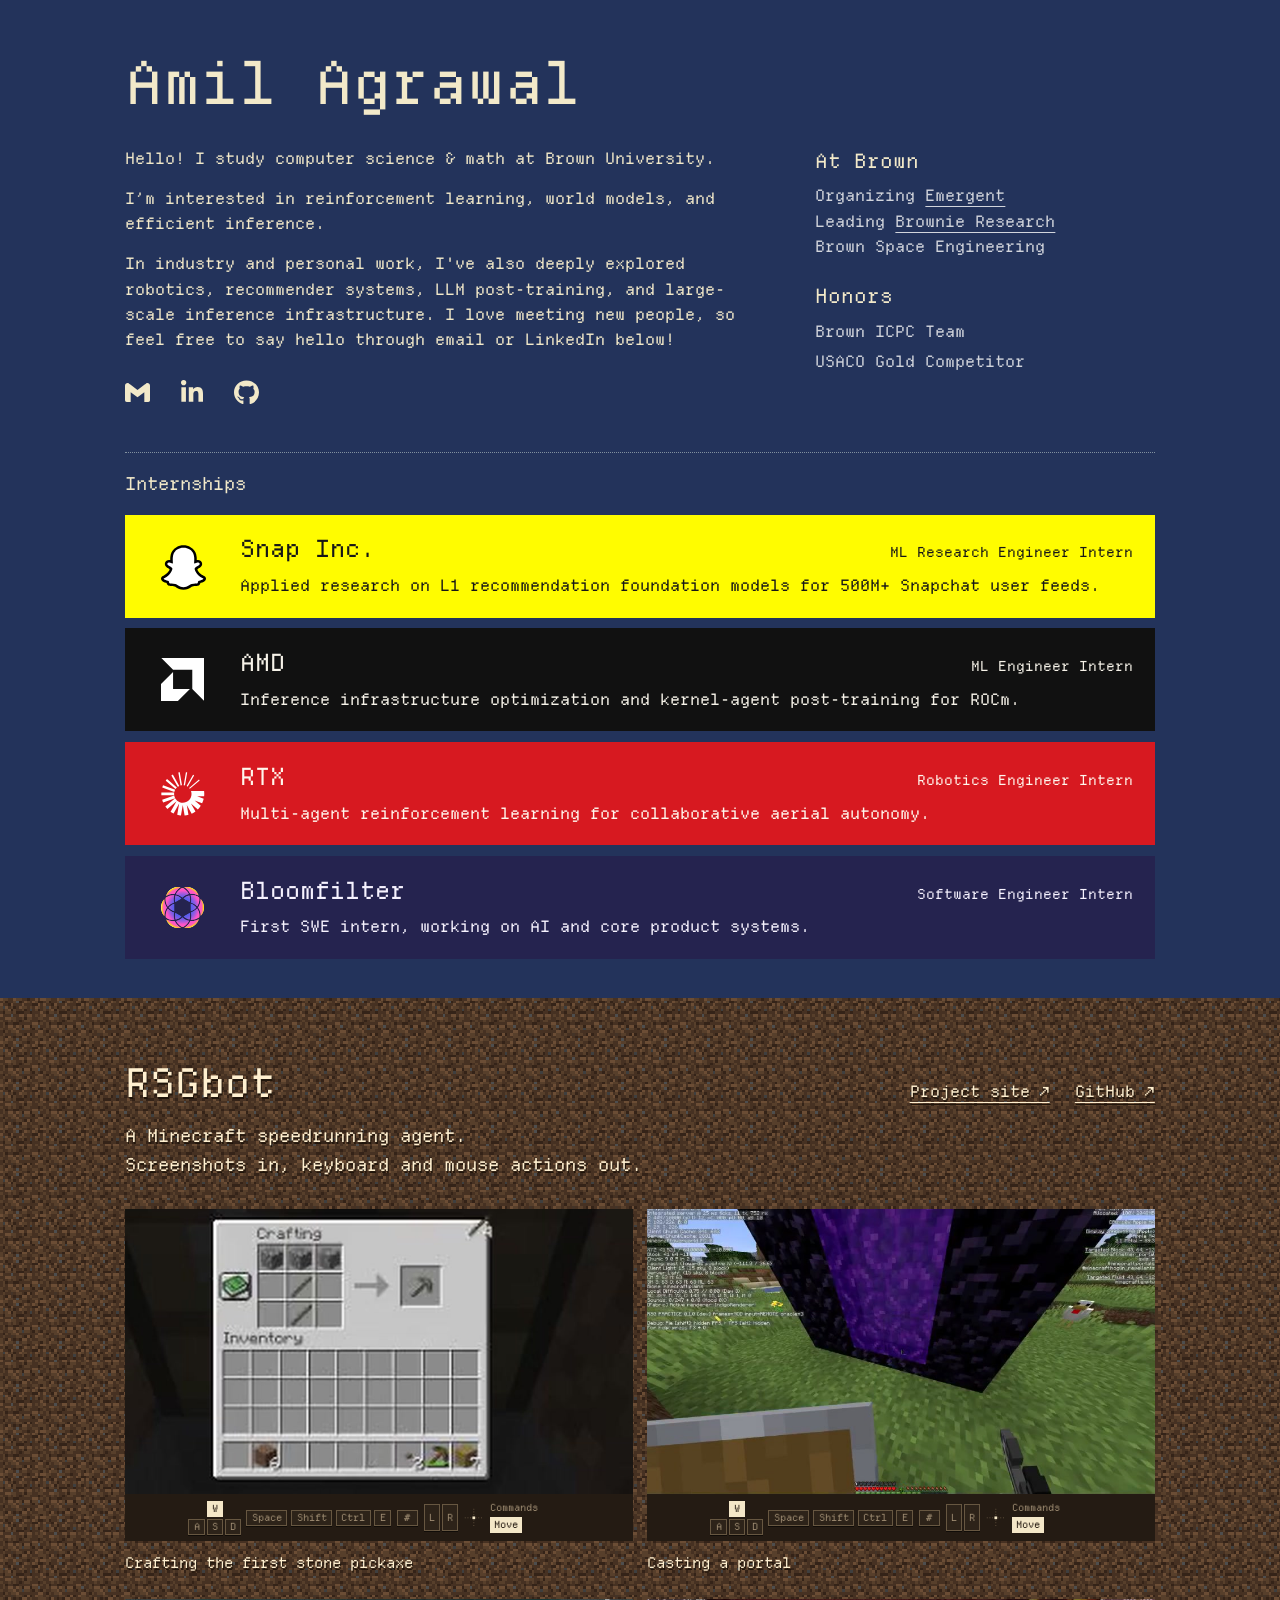
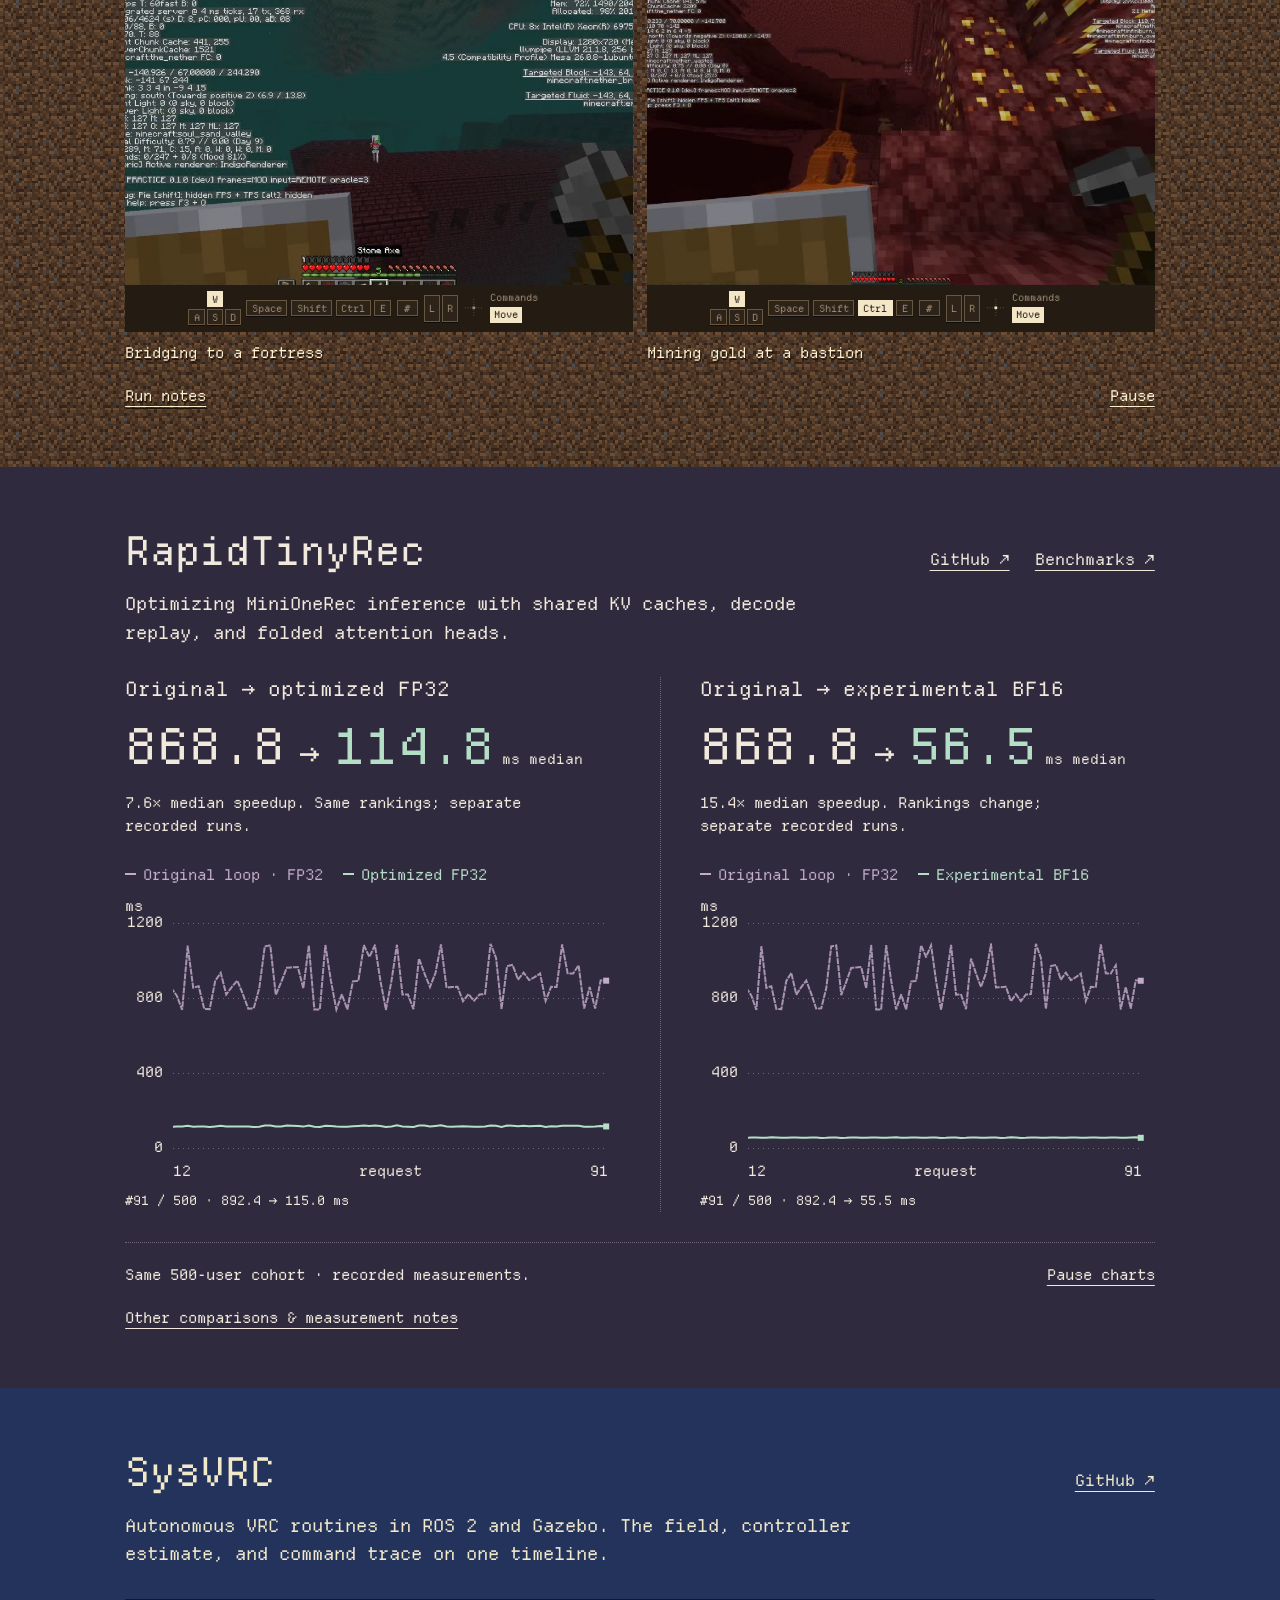
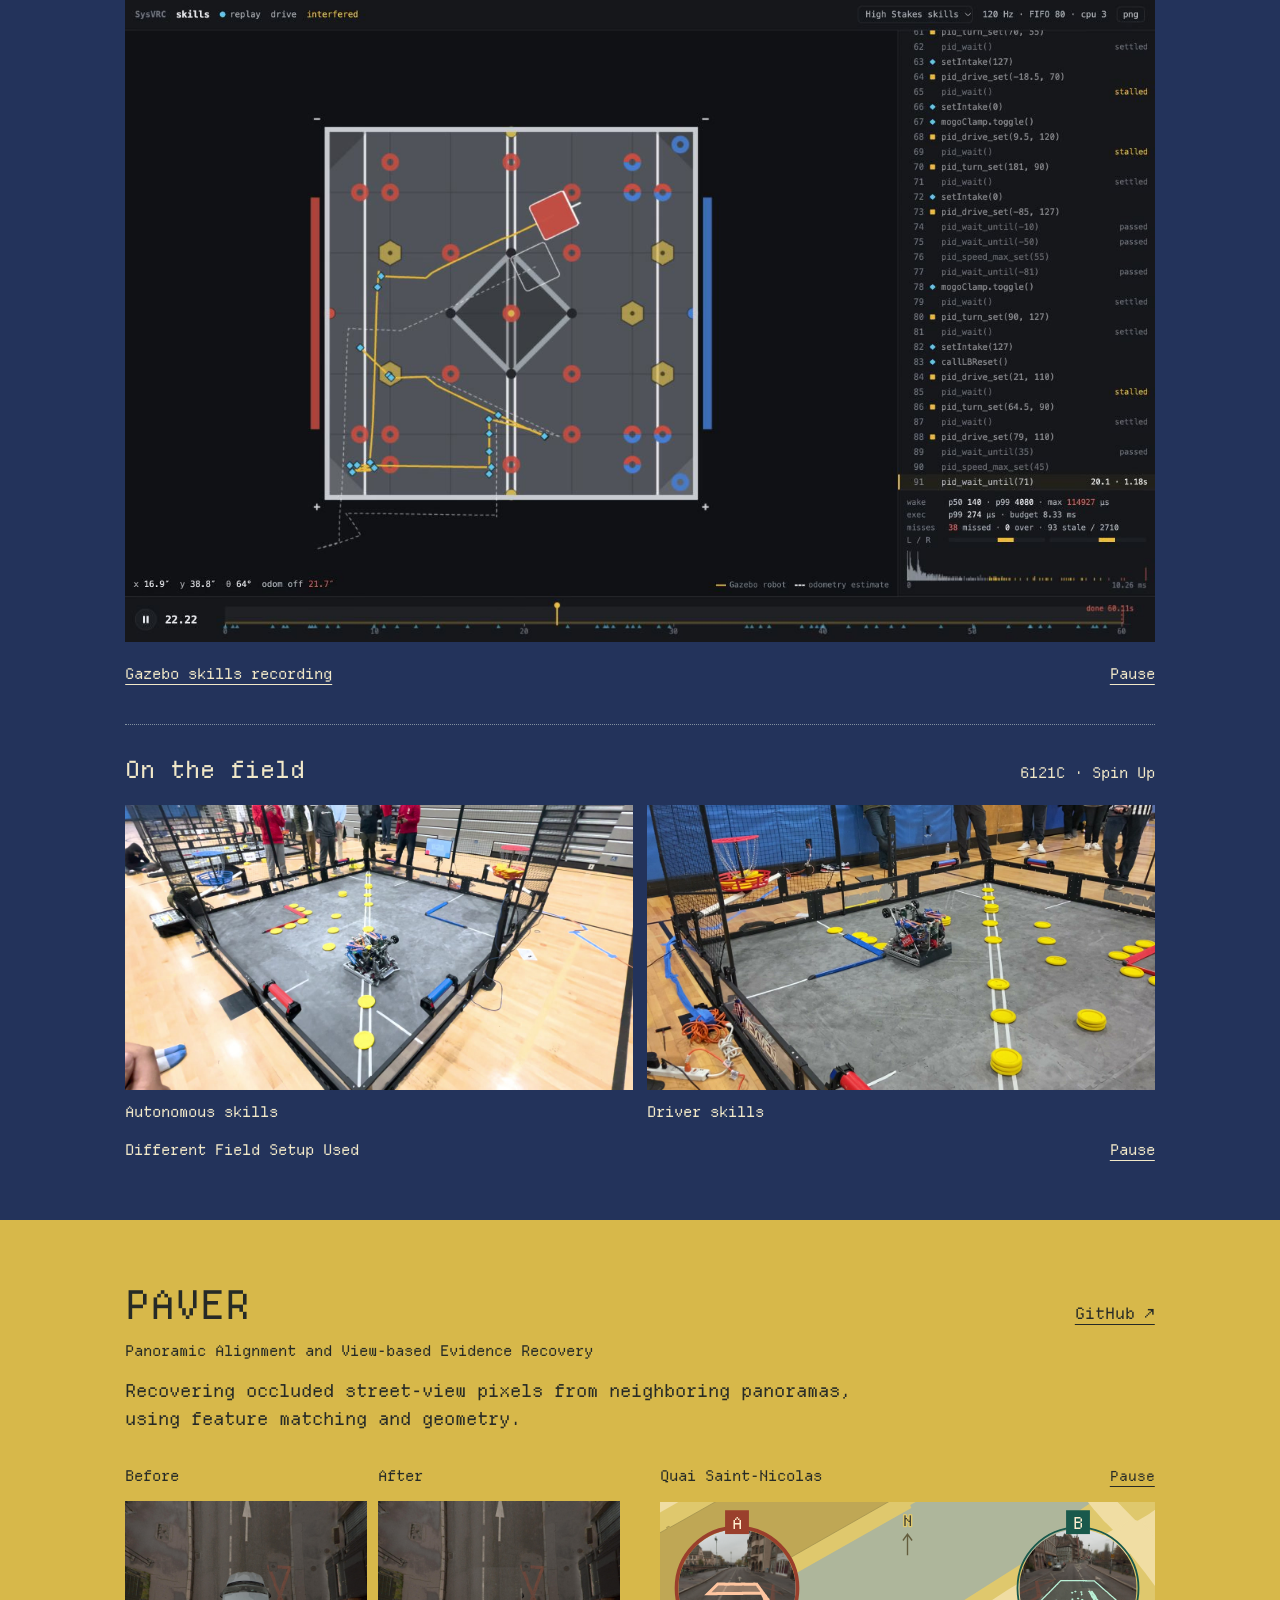
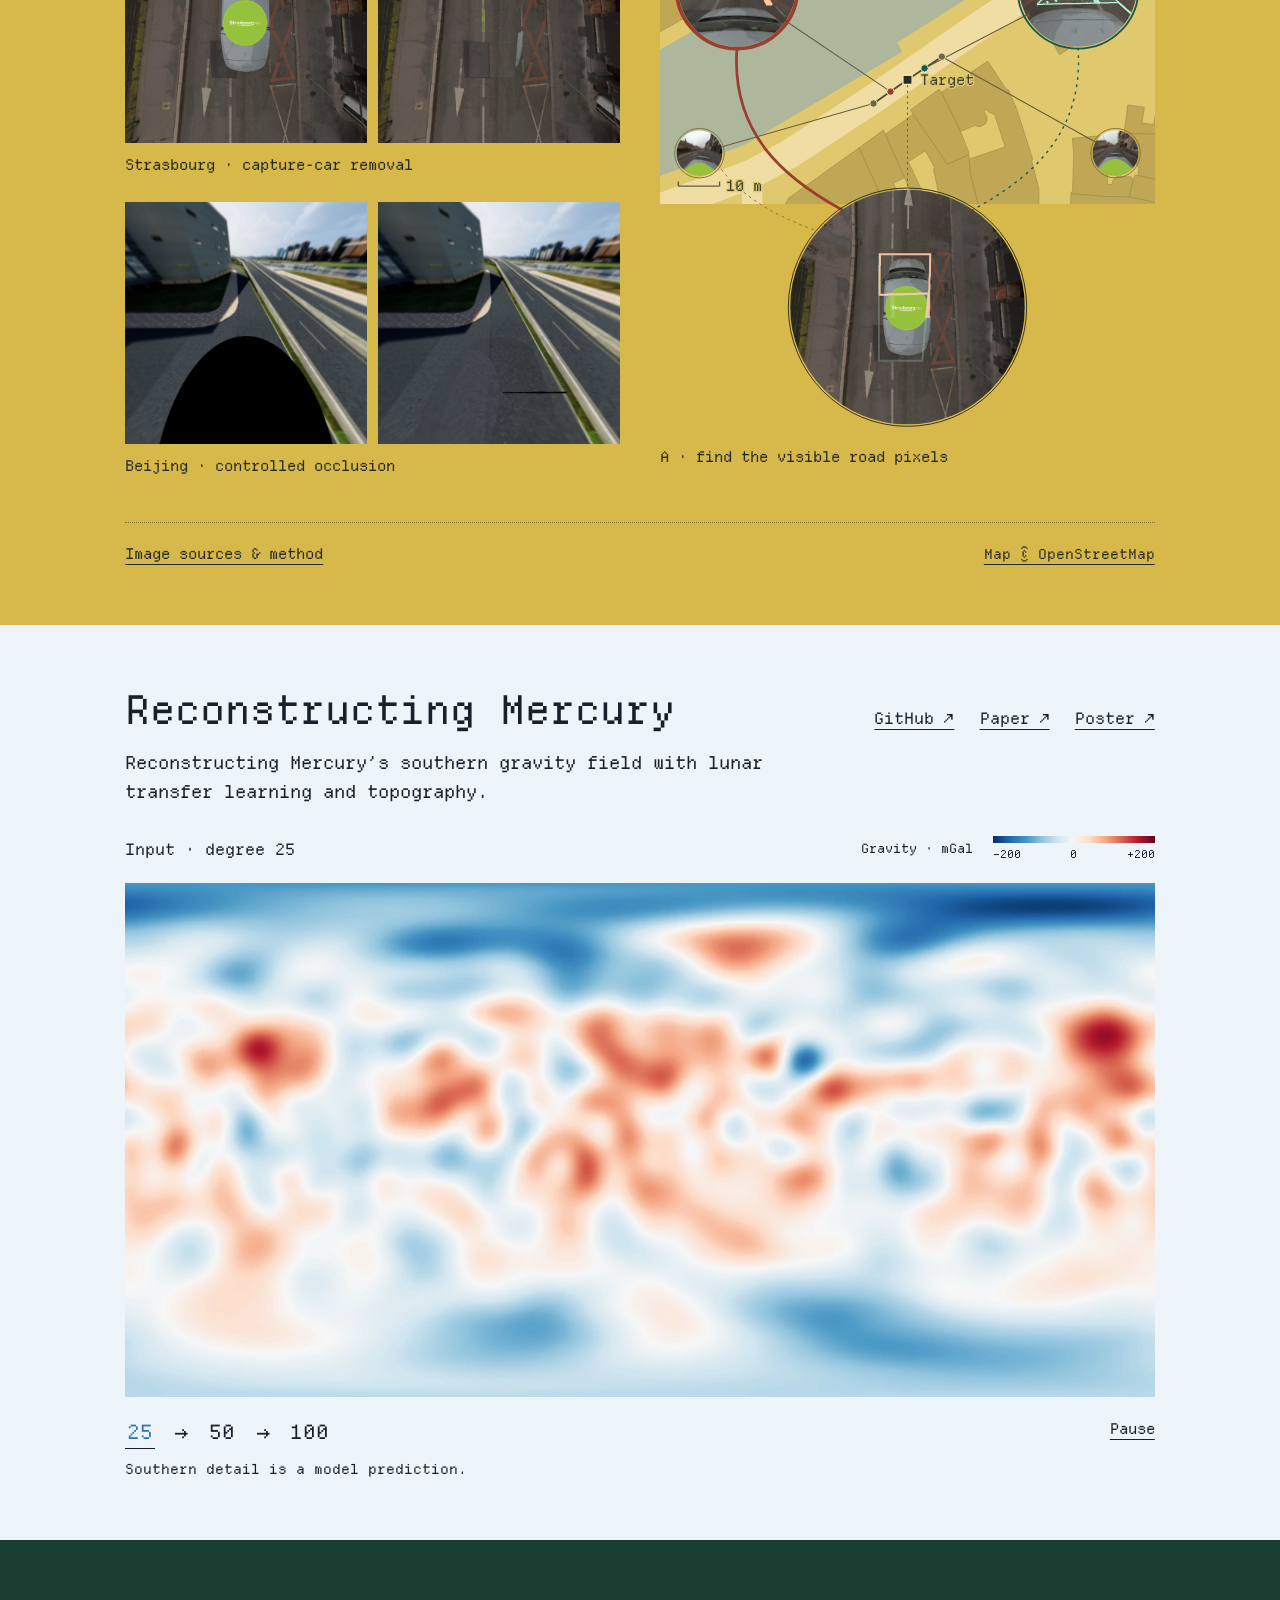
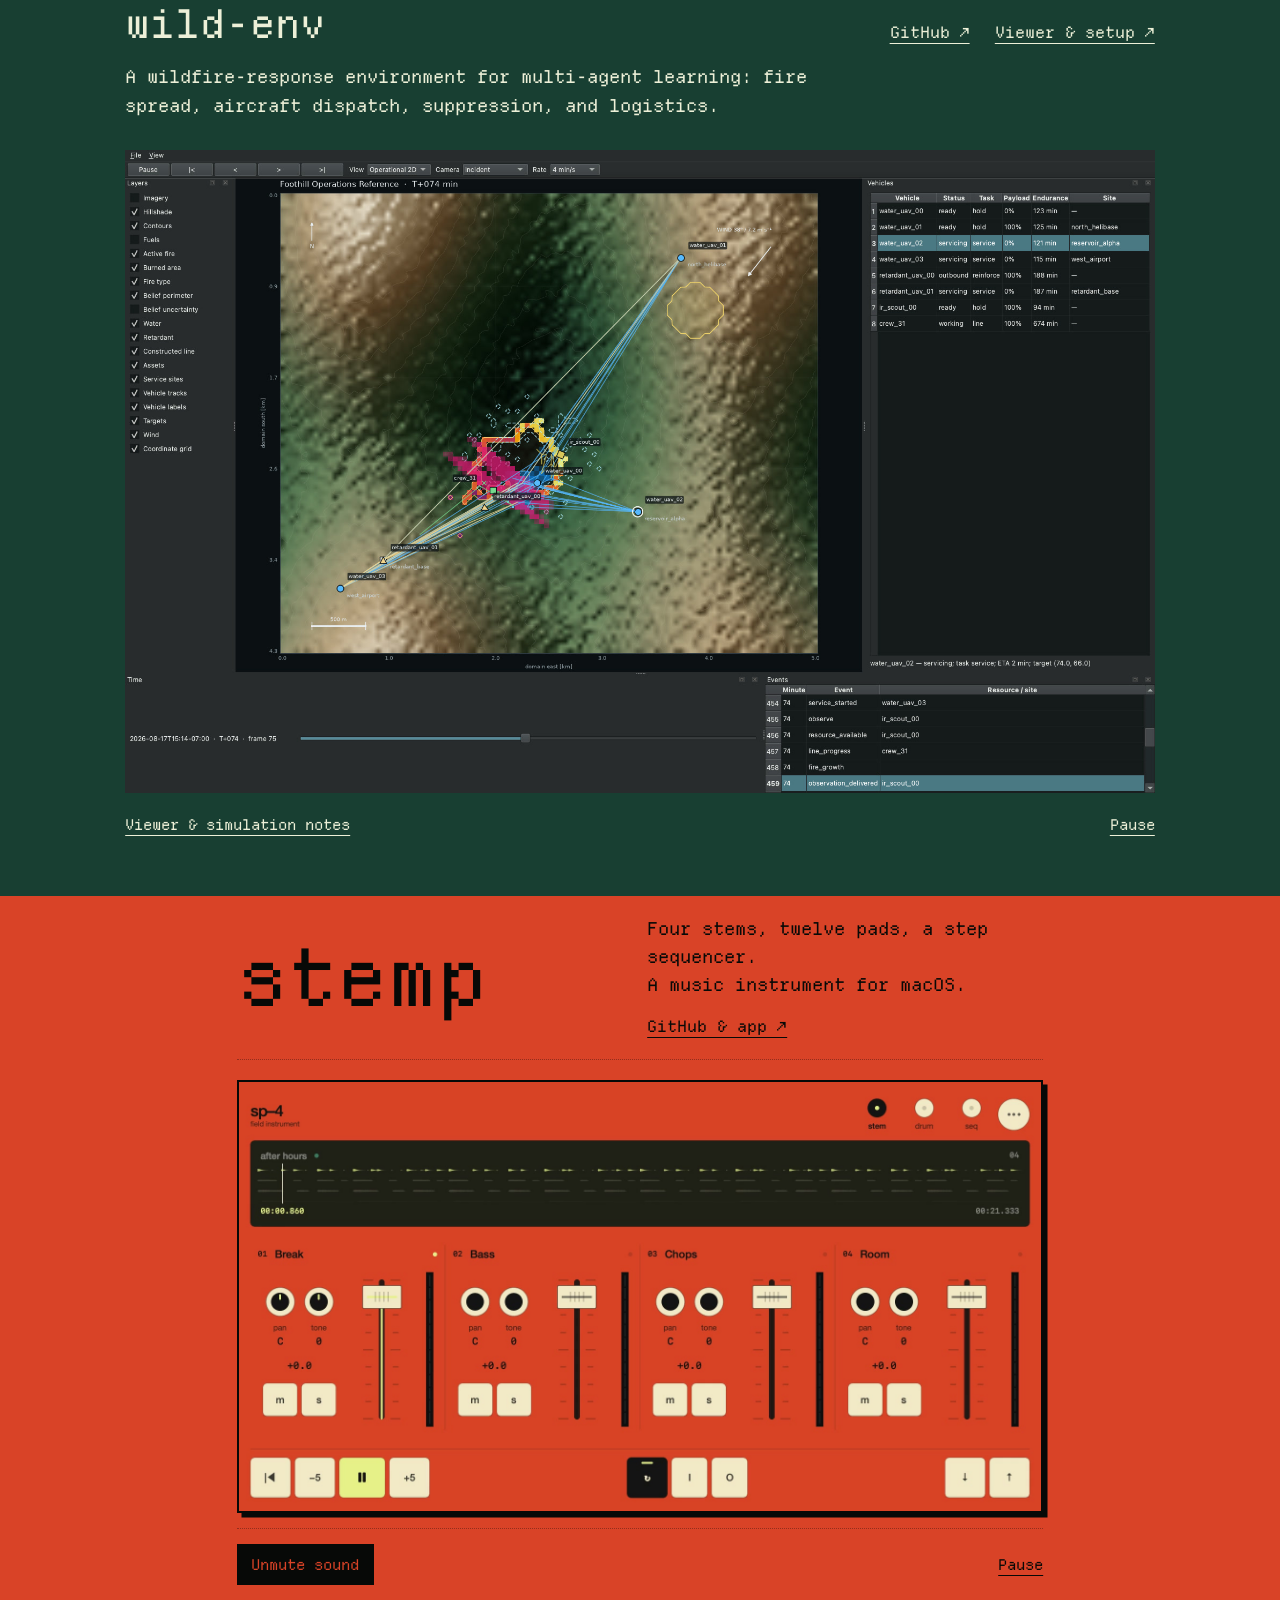
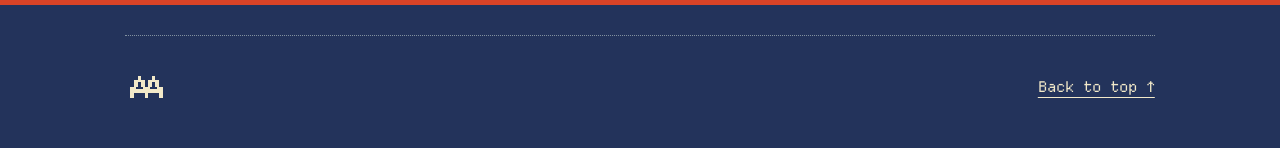
==== commit 2bd28c33: "Rename internship company to RTX" ====
--- a/index.html
+++ b/index.html
@@ -38,7 +38,7 @@
   <div class="internship-bars">
    <article class="internship snap"><span class="experience-logo"><img src="assets/logos/snap-vector.svg" alt="" width="48" height="48"></span><div class="internship-copy"><div class="internship-title"><h3>Snap Inc.</h3><span>ML Research Engineer Intern</span></div><p>Applied research on L1 recommendation foundation models for 500M+ Snapchat user feeds.</p></div></article>
    <article class="internship amd"><span class="experience-logo"><img src="assets/logos/amd.svg" alt="" width="48" height="48"></span><div class="internship-copy"><div class="internship-title"><h3>AMD</h3><span>ML Engineer Intern</span></div><p>Inference infrastructure optimization and kernel-agent post-training for ROCm.</p></div></article>
-   <article class="internship raytheon"><span class="experience-logo"><img src="assets/logos/raytheon-vector.svg" alt="" width="48" height="48"></span><div class="internship-copy"><div class="internship-title"><h3>Raytheon (RTX)</h3><span>Robotics Engineer Intern</span></div><p>Multi-agent reinforcement learning for collaborative aerial autonomy.</p></div></article>
+   <article class="internship raytheon"><span class="experience-logo"><img src="assets/logos/raytheon-vector.svg" alt="" width="48" height="48"></span><div class="internship-copy"><div class="internship-title"><h3>RTX</h3><span>Robotics Engineer Intern</span></div><p>Multi-agent reinforcement learning for collaborative aerial autonomy.</p></div></article>
    <article class="internship bloomfilter"><span class="experience-logo"><img src="assets/logos/bloomfilter-vector.svg" alt="" width="48" height="48"></span><div class="internship-copy"><div class="internship-title"><h3>Bloomfilter</h3><span>Software Engineer Intern</span></div><p>First SWE intern, working on AI and core product systems.</p></div></article>
   </div>
  </div>
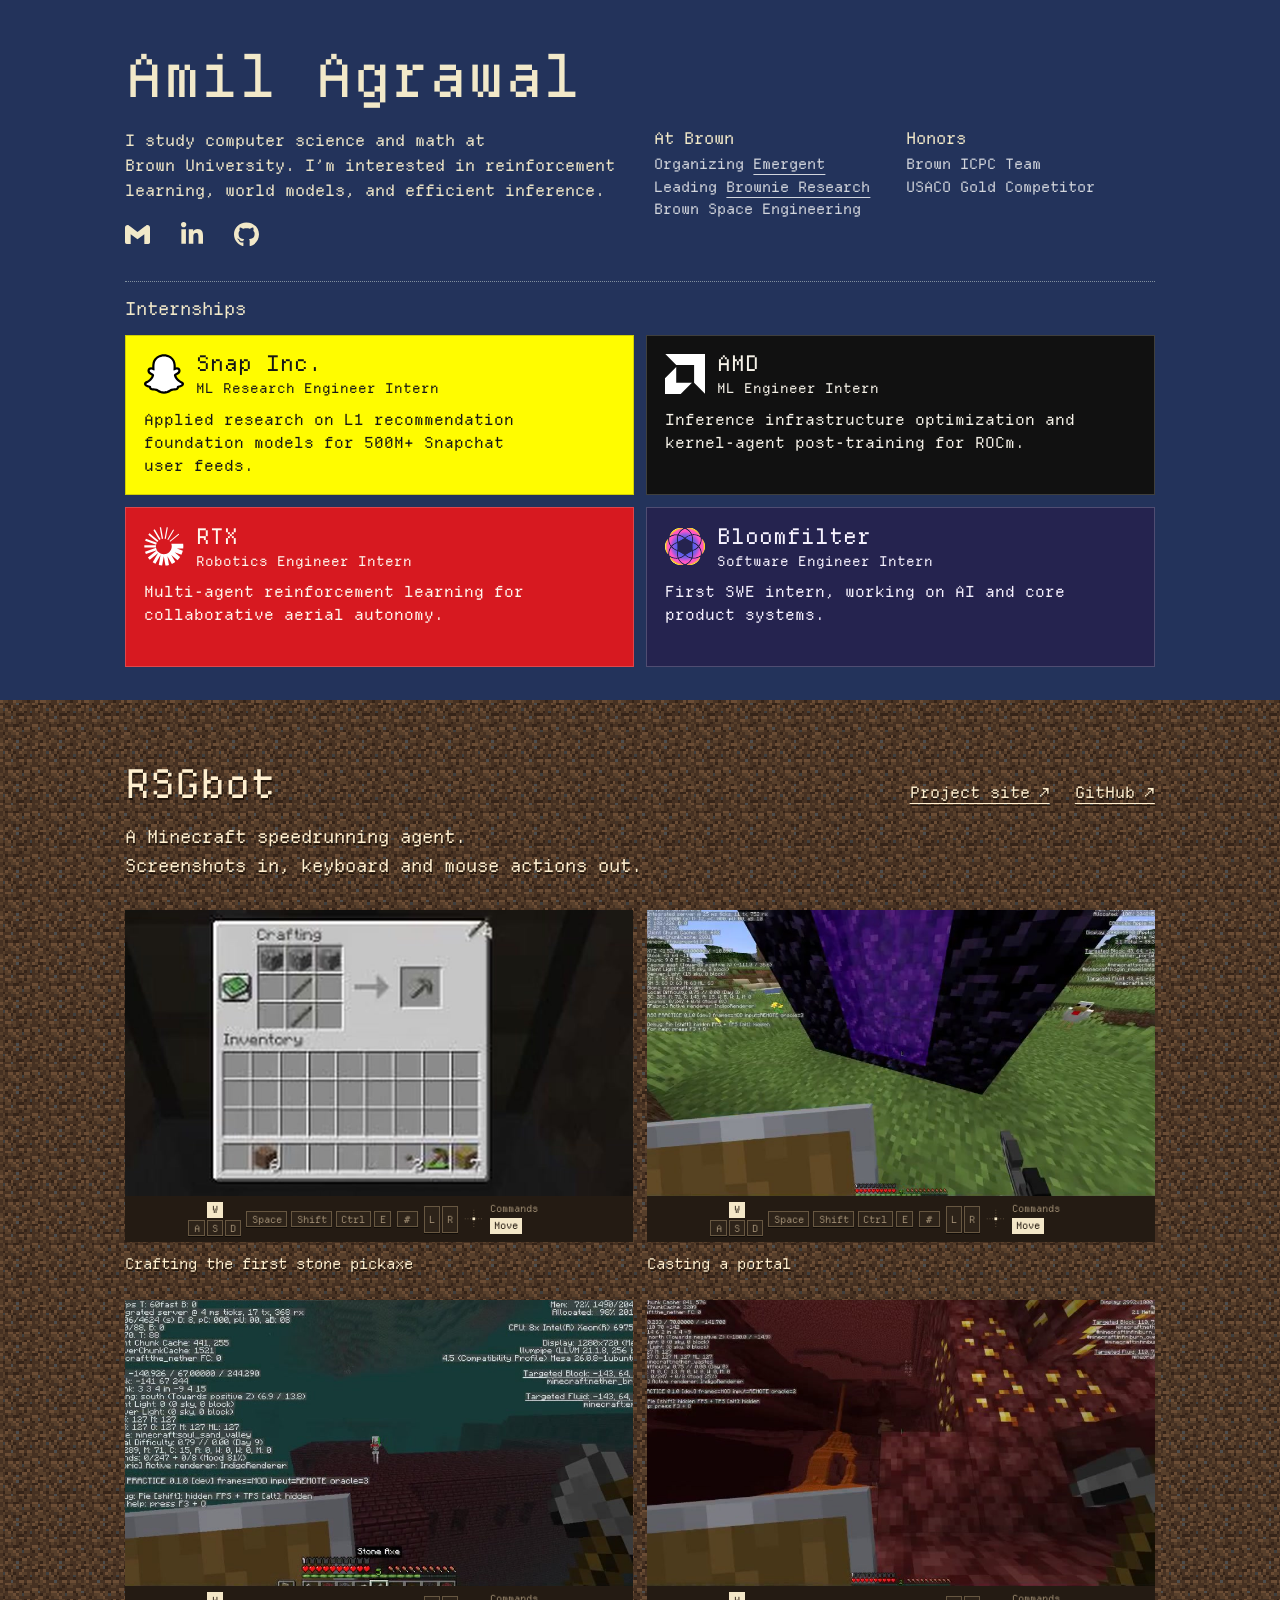
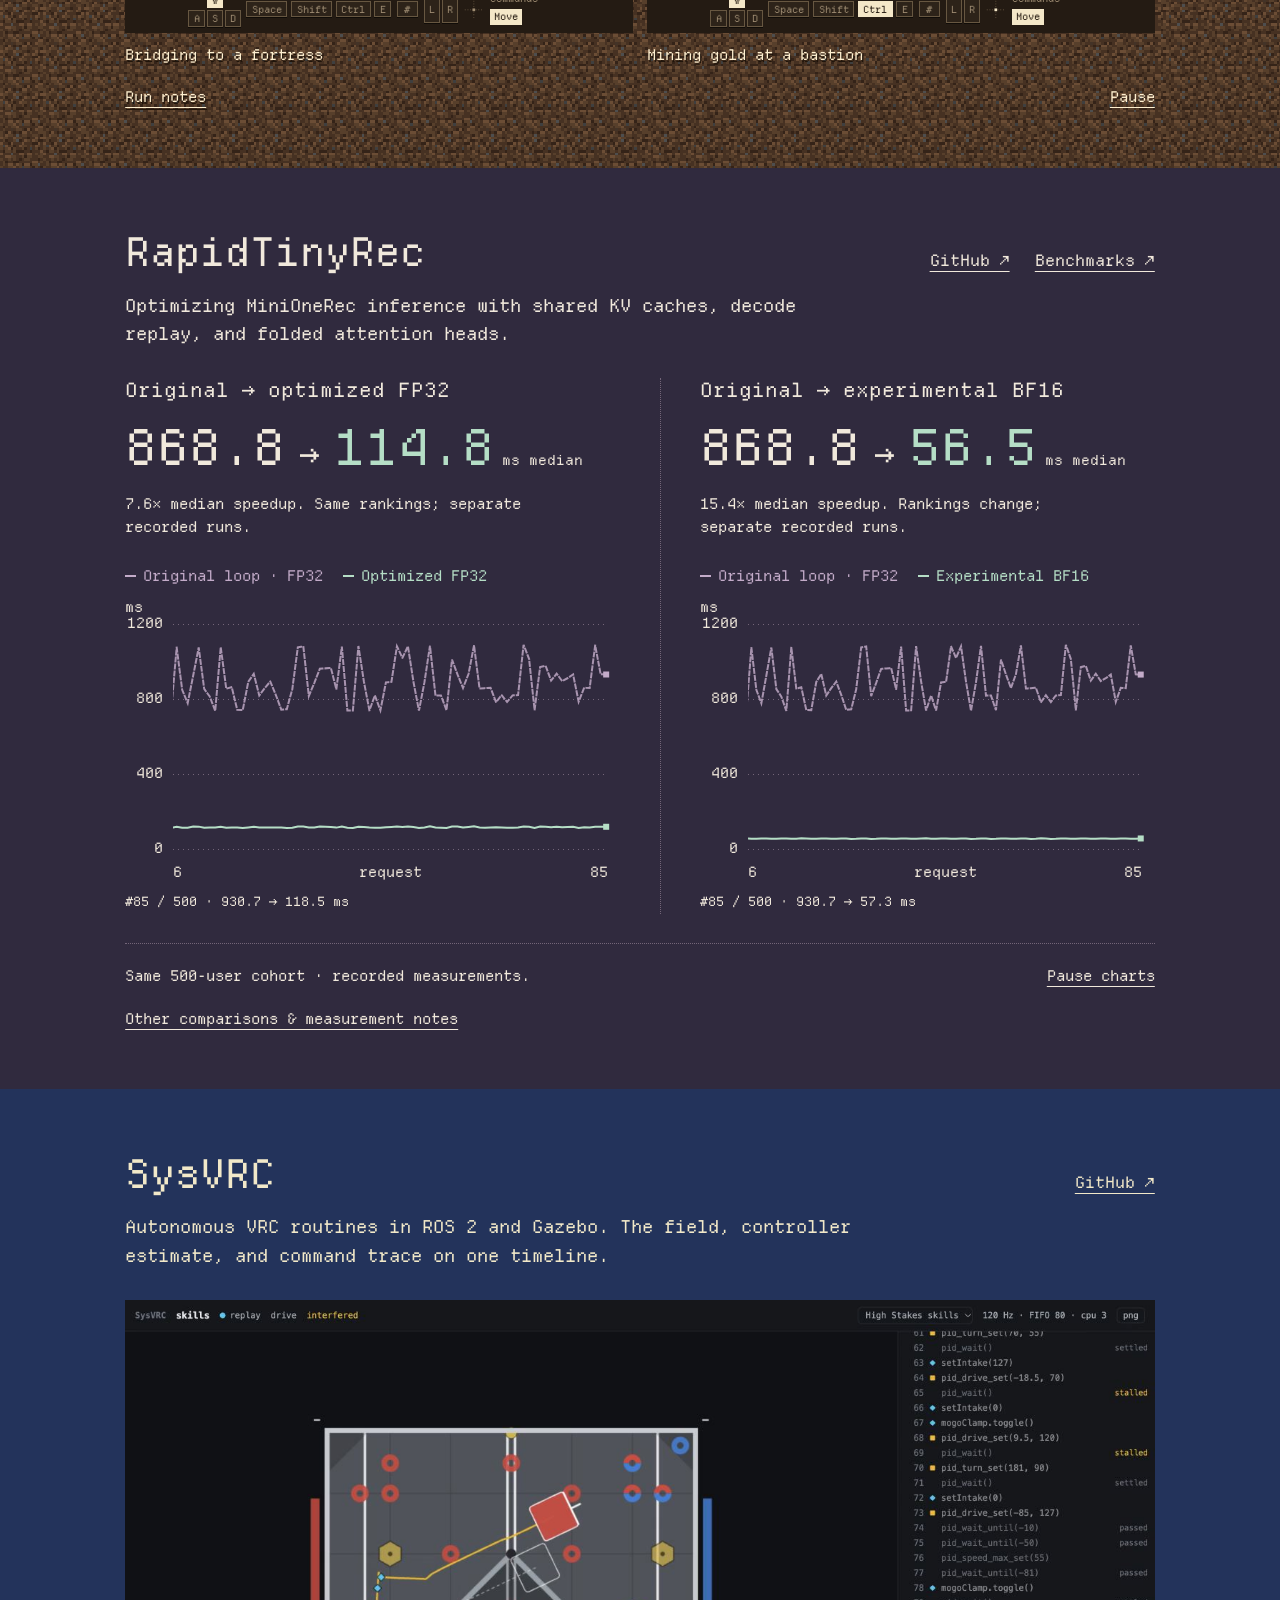
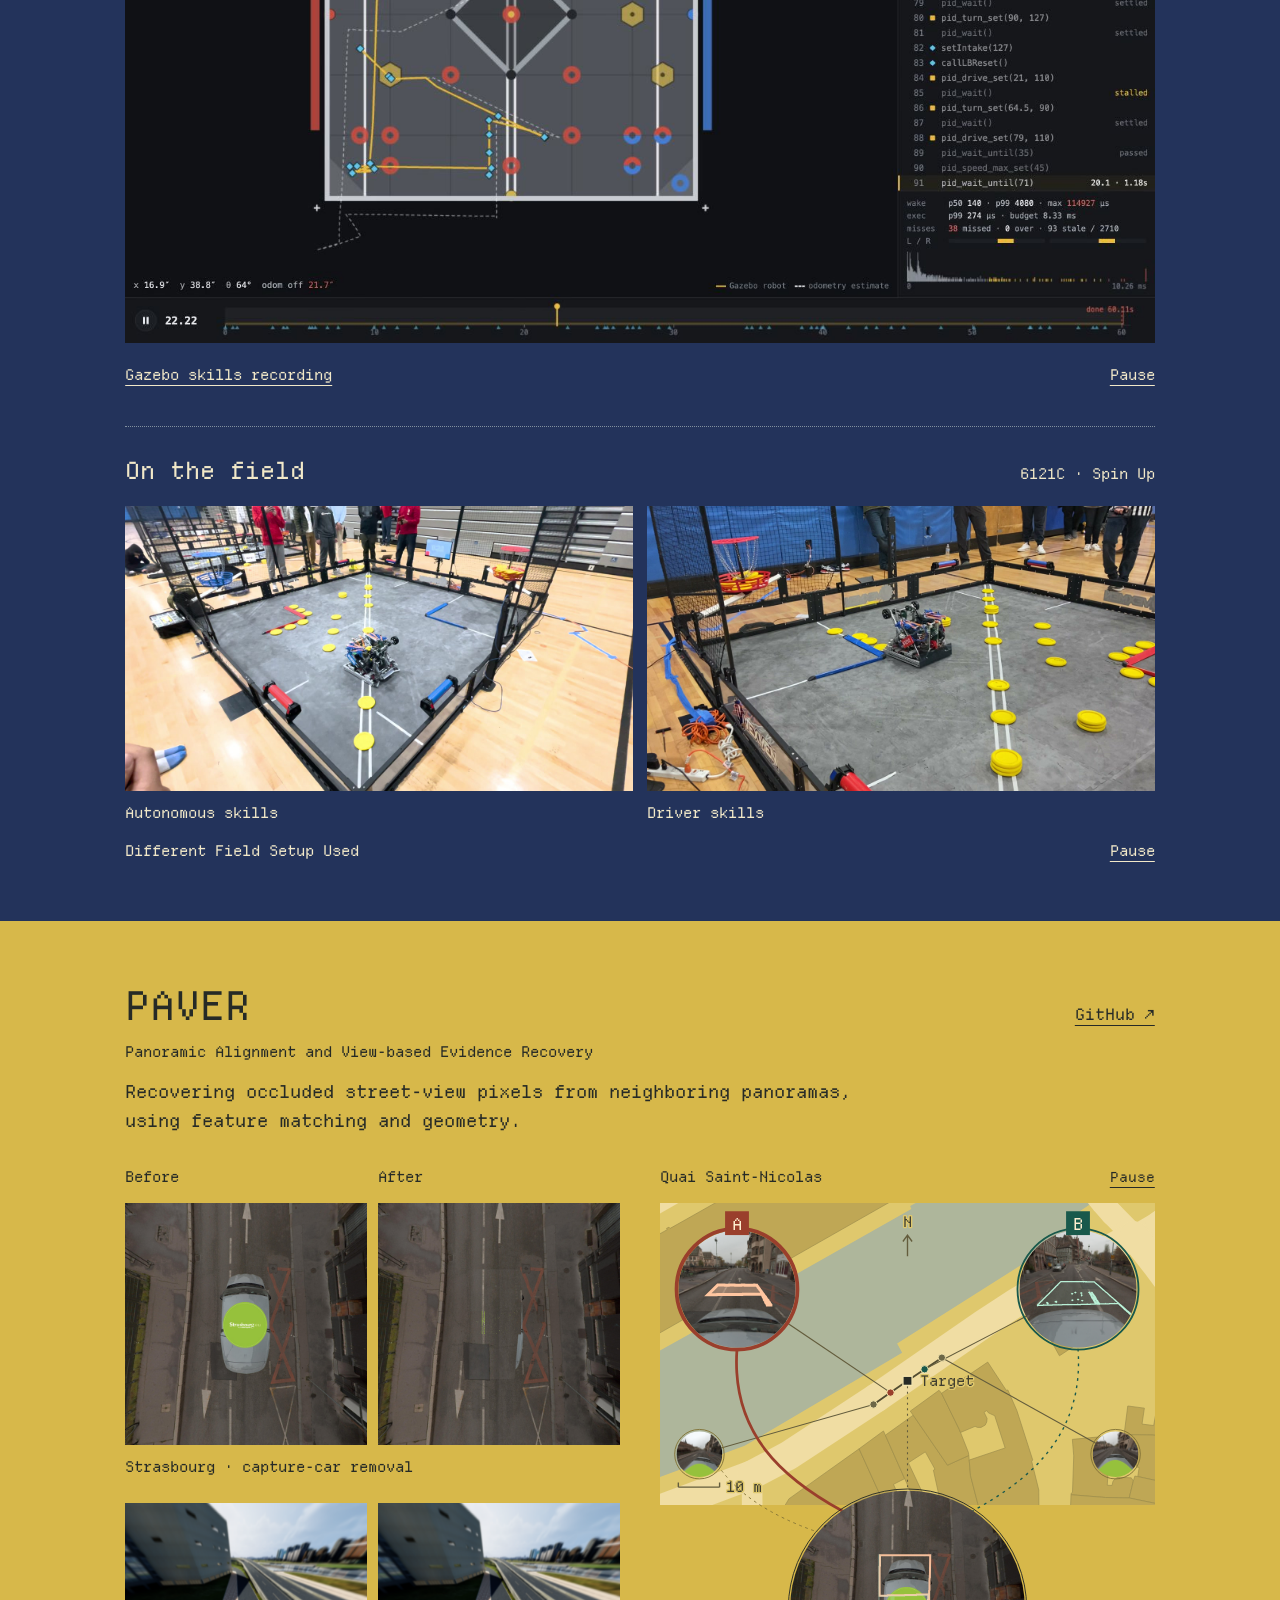
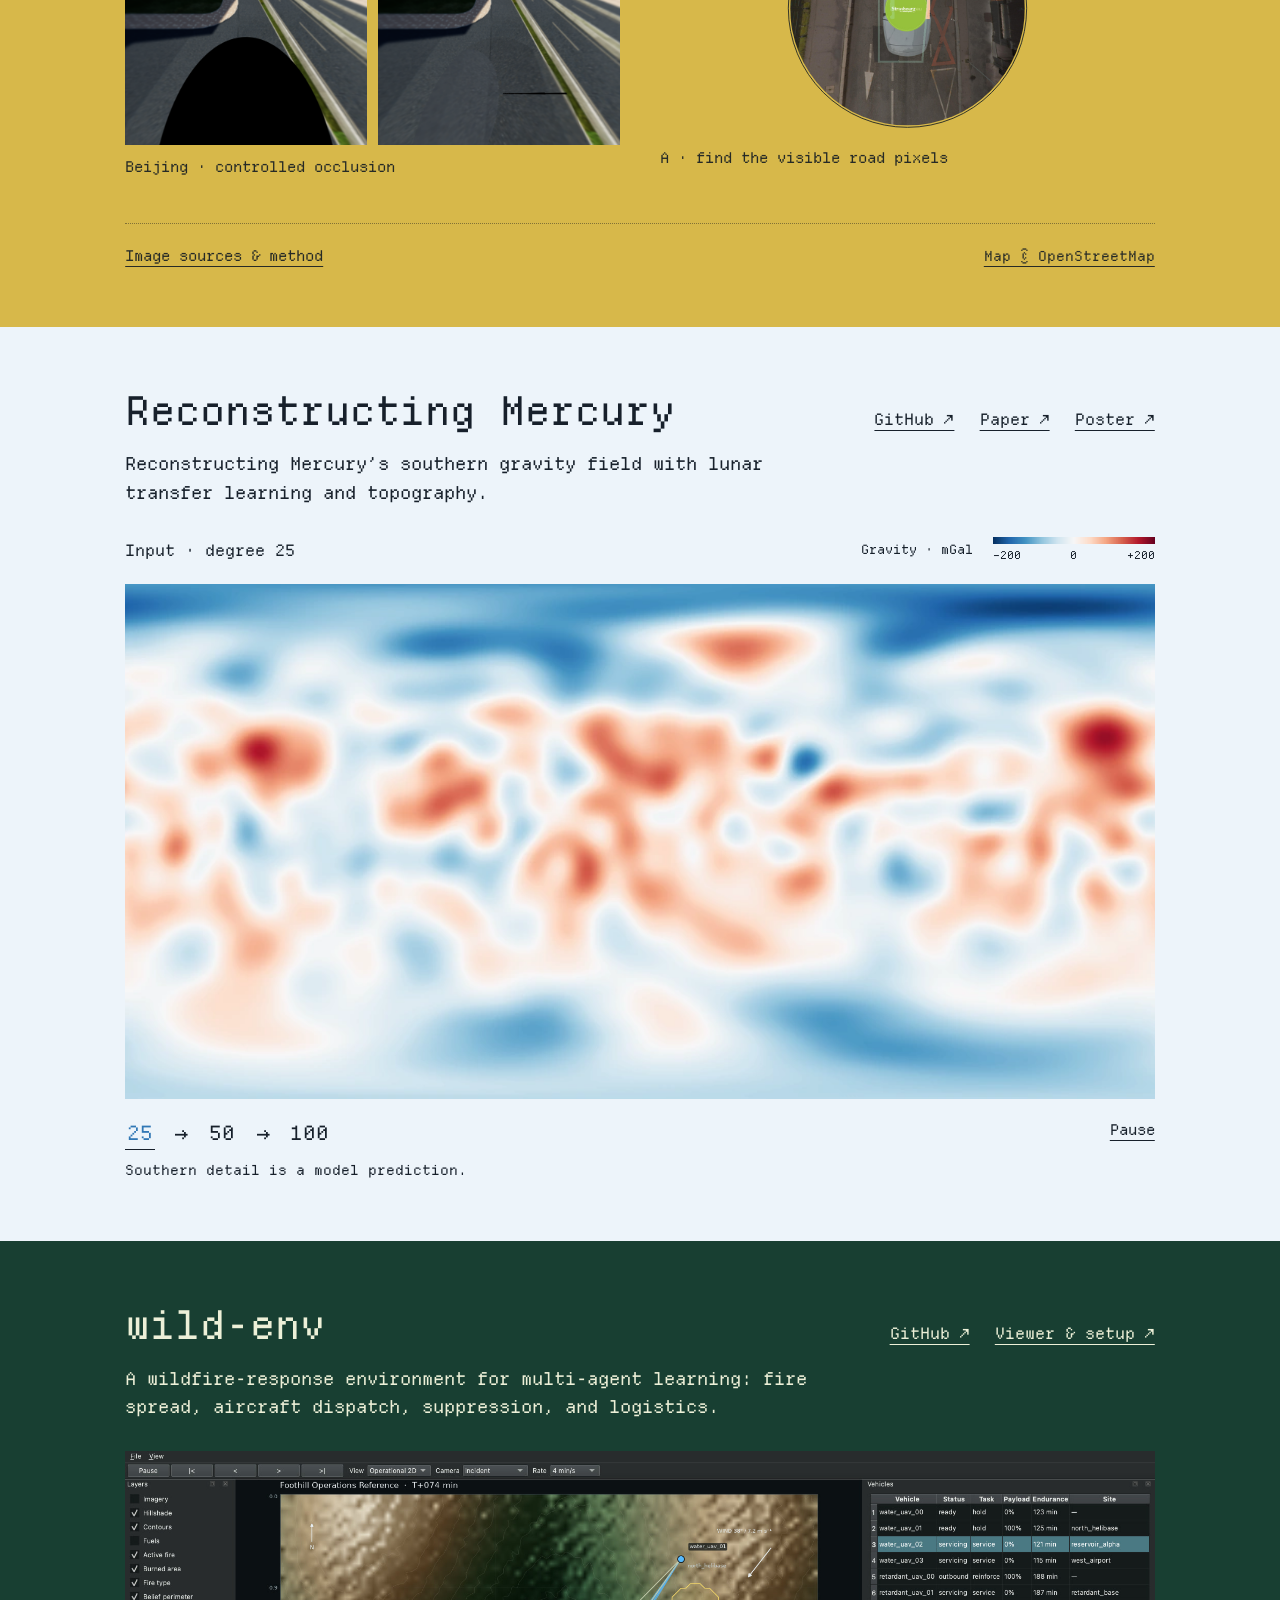
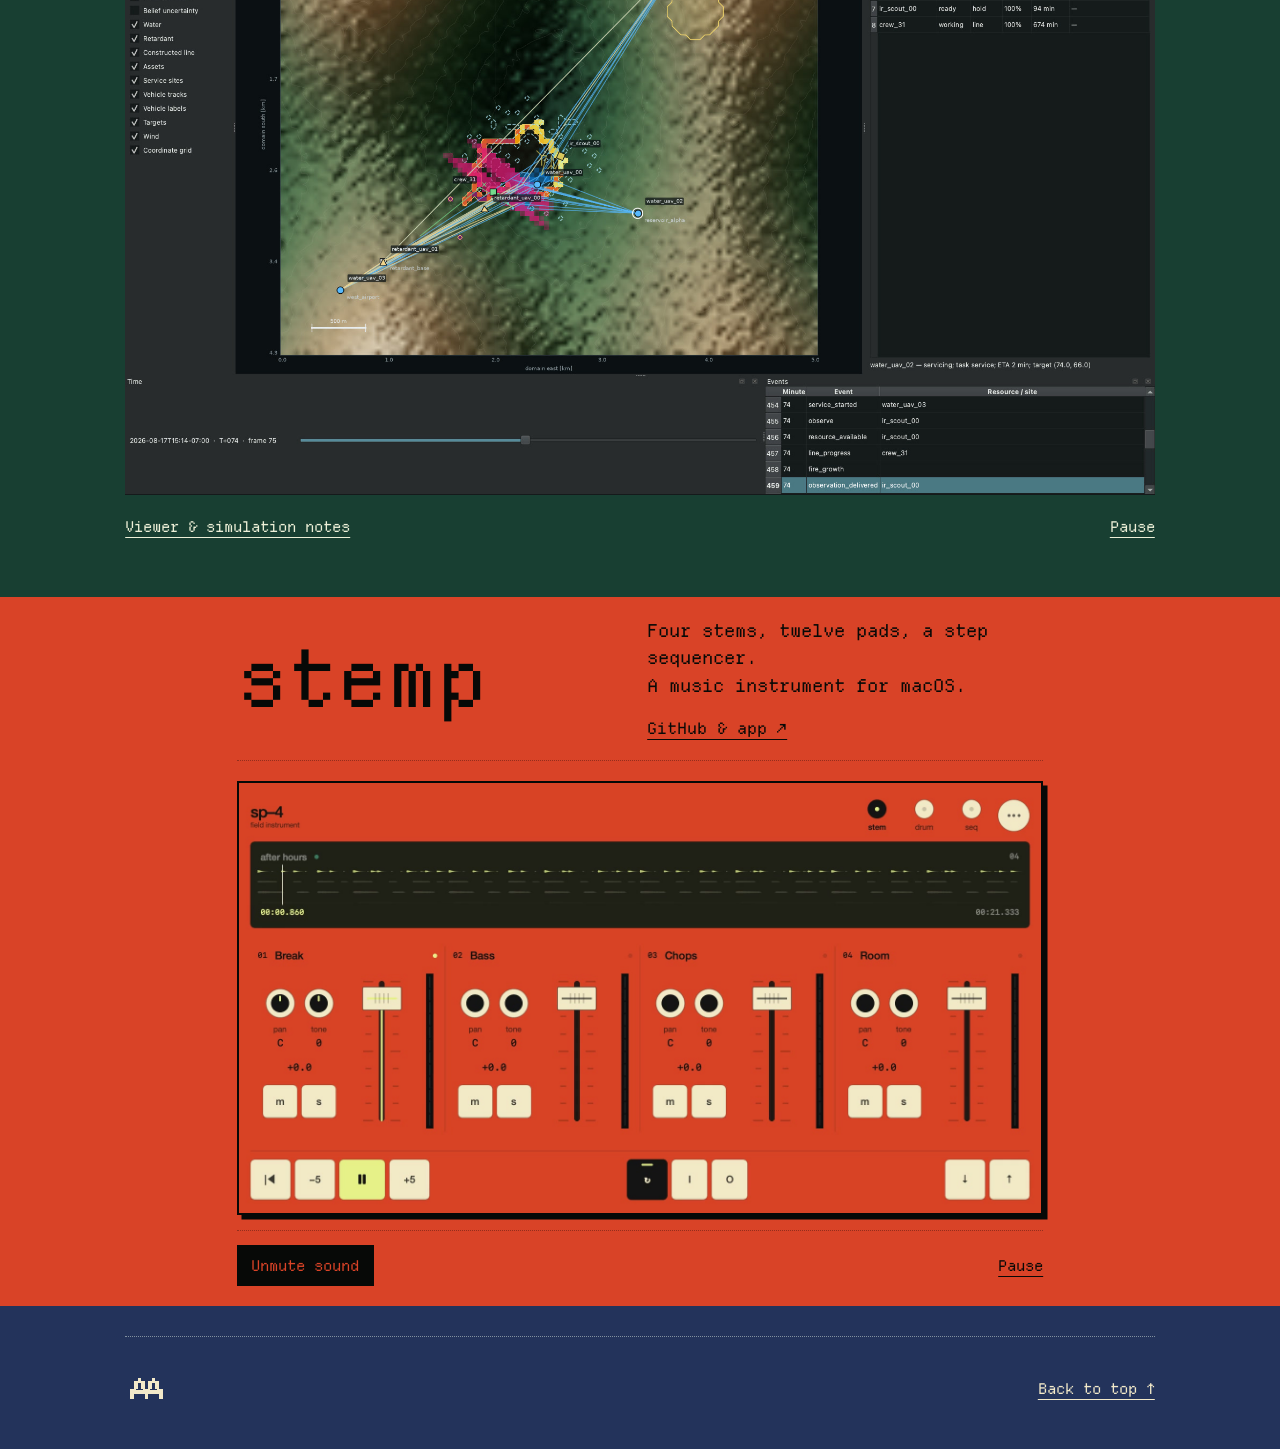
==== commit 5afdfada: "Condense portfolio intro and grid internship cards" ====
--- a/index.html
+++ b/index.html
@@ -9,7 +9,7 @@
   <link rel="icon" href="assets/aa-icon-96.png" type="image/png" sizes="96x96">
   <link rel="icon" href="assets/mark.svg?v=aa" type="image/svg+xml" sizes="any">
   <link rel="apple-touch-icon" href="assets/aa-icon-180.png">
-  <link rel="stylesheet" href="style.css?v=rapid-full500-v2"><script type="module" src="app.js?v=rapid-overall-v3"></script>
+  <link rel="stylesheet" href="style.css?v=internship-grid"><script type="module" src="app.js?v=rapid-overall-v3"></script>
 <script type="module" src="analytics.js?v=1"></script>
 </head>
 <body>
@@ -19,9 +19,7 @@
   <div class="masthead"><h1>Amil Agrawal</h1></div>
   <div class="intro-grid">
    <div class="bio">
-    <p class="bio-education">Hello! I study computer science &amp; math at Brown&nbsp;University.</p>
-    <p class="bio-interests">I’m interested in reinforcement learning, world models, and efficient inference.</p>
-    <p class="bio-interests">In industry and personal work, I've also deeply explored robotics, recommender systems, LLM post-training, and large-scale inference infrastructure. I love meeting new people, so feel free to say hello through email or LinkedIn below!</p>
+    <p>I study computer science and math at Brown&nbsp;University. I’m interested in reinforcement learning, world models, and efficient inference.</p>
     <nav class="site-nav" aria-label="Contact links">
      <a href="mailto:amil_agrawal@brown.edu" aria-label="Email Amil" title="Email"><img src="assets/logos/gmail.svg" width="30" height="28" alt=""></a>
      <a href="https://www.linkedin.com/in/amil-ag" aria-label="LinkedIn" title="LinkedIn"><img src="assets/logos/linkedin.svg" width="26" height="28" alt=""></a>
@@ -34,14 +32,31 @@
    </div>
   </div>
  </div>
- <div class="experience" aria-labelledby="experience-title"><h2 id="experience-title">Internships</h2>
-  <div class="internship-bars">
-   <article class="internship snap"><span class="experience-logo"><img src="assets/logos/snap-vector.svg" alt="" width="48" height="48"></span><div class="internship-copy"><div class="internship-title"><h3>Snap Inc.</h3><span>ML Research Engineer Intern</span></div><p>Applied research on L1 recommendation foundation models for 500M+ Snapchat user feeds.</p></div></article>
-   <article class="internship amd"><span class="experience-logo"><img src="assets/logos/amd.svg" alt="" width="48" height="48"></span><div class="internship-copy"><div class="internship-title"><h3>AMD</h3><span>ML Engineer Intern</span></div><p>Inference infrastructure optimization and kernel-agent post-training for ROCm.</p></div></article>
-   <article class="internship raytheon"><span class="experience-logo"><img src="assets/logos/raytheon-vector.svg" alt="" width="48" height="48"></span><div class="internship-copy"><div class="internship-title"><h3>RTX</h3><span>Robotics Engineer Intern</span></div><p>Multi-agent reinforcement learning for collaborative aerial autonomy.</p></div></article>
-   <article class="internship bloomfilter"><span class="experience-logo"><img src="assets/logos/bloomfilter-vector.svg" alt="" width="48" height="48"></span><div class="internship-copy"><div class="internship-title"><h3>Bloomfilter</h3><span>Software Engineer Intern</span></div><p>First SWE intern, working on AI and core product systems.</p></div></article>
+ <section class="experience" aria-labelledby="experience-title">
+  <h2 id="experience-title">Internships</h2>
+  <div class="internship-grid">
+   <article class="internship snap">
+    <img class="experience-logo" src="assets/logos/snap-vector.svg" alt="" width="48" height="48">
+    <div class="internship-title"><h3>Snap Inc.</h3><span>ML Research Engineer Intern</span></div>
+    <p>Applied research on L1 recommendation foundation models for 500M+ Snapchat user feeds.</p>
+   </article>
+   <article class="internship amd">
+    <img class="experience-logo" src="assets/logos/amd.svg" alt="" width="48" height="48">
+    <div class="internship-title"><h3>AMD</h3><span>ML Engineer Intern</span></div>
+    <p>Inference infrastructure optimization and kernel-agent post-training for ROCm.</p>
+   </article>
+   <article class="internship raytheon">
+    <img class="experience-logo" src="assets/logos/raytheon-vector.svg" alt="" width="48" height="48">
+    <div class="internship-title"><h3>RTX</h3><span>Robotics Engineer Intern</span></div>
+    <p>Multi-agent reinforcement learning for collaborative aerial autonomy.</p>
+   </article>
+   <article class="internship bloomfilter">
+    <img class="experience-logo" src="assets/logos/bloomfilter-vector.svg" alt="" width="48" height="48">
+    <div class="internship-title"><h3>Bloomfilter</h3><span>Software Engineer Intern</span></div>
+    <p>First SWE intern, working on AI and core product systems.</p>
+   </article>
   </div>
- </div>
+ </section>
 </div></header>
 <main id="work">
  <section class="project rsg" id="rsgbot" aria-labelledby="rsg-title"><div class="width">
--- a/style.css
+++ b/style.css
@@ -2,11 +2,58 @@
 :root{--paper:#23335b;--ink:#f2e9c9;--accent:#e7ef92;--line:#81909f;--type:Departure,monospace;color-scheme:dark}
 .rsg{--paper:#453020;--ink:#fff0d0;--accent:#ddc692;--line:#aa8b65;position:relative;isolation:isolate}.rsg::before{content:"";position:absolute;inset:0;z-index:-1;background:url("assets/minecraft-dirt.png") repeat;background-size:3rem 3rem;image-rendering:pixelated;filter:brightness(.58)}.rsg .project-heading,.rsg .media-footer,.rsg .run-label{text-shadow:1px 2px #20150b}.rapid{--paper:#302a3e;--ink:#f1e9dc;--accent:#b5dec6;--baseline:#c3abc9;--line:#736578}.robot{--paper:#23335b;--ink:#f2e9c9;--accent:#e7ef92;--line:#81909f}.wild{--paper:#183f32;--ink:#edf0d8;--accent:#c1d4a0;--line:#73957c}.stemp{--paper:#d94327;--ink:#070907;--accent:#f2e9c9;--line:#942e1d}
 *{box-sizing:border-box}html{scroll-behavior:smooth;scroll-padding-top:1.75rem}body{margin:0;background:var(--paper);color:var(--ink);font:1.375rem/1.55 var(--type);font-weight:400}h1,h2,h3,p,figure{margin:0}h1,h2,h3{font-weight:400;line-height:1.25}a{color:inherit;text-decoration-thickness:1px;text-underline-offset:0.375rem}a:hover{text-decoration-thickness:2px}button,input{font:inherit}button{border:0;padding:0;background:none;color:inherit;border-radius:0;cursor:pointer}button:focus-visible,a:focus-visible,summary:focus-visible,svg:focus-visible{outline:2px dotted var(--ink);outline-offset:0.375rem}img,video,svg{display:block;max-width:100%}video{height:auto;object-fit:contain}::selection{background:var(--ink);color:var(--paper)}.width{width:calc(100% - 8rem);max-width:71.5rem;margin-inline:auto}.skip{position:absolute;top:-6.25rem;left:1.5rem;z-index:10;padding:0.625rem;background:var(--paper)}.skip:focus{top:0.625rem}
-.intro-main{padding:3.4375rem 0 2.75rem}.intro h1{font-size:4.125rem;line-height:1.12;margin:0}.monogram{width:8.25rem;height:auto;flex:none;opacity:.7;shape-rendering:crispEdges}
-.intro-grid{display:grid;grid-template-columns:minmax(0,1.8fr) minmax(0,1fr);gap:5.5rem;margin-top:2.0625rem;align-items:start}.bio{min-width:0}.bio-education,.bio-interests{font-size:1.1rem;line-height:1.6}.bio-interests{margin-top:1.03125rem;text-wrap:pretty}
-.site-nav{display:flex;align-items:center;gap:1.03125rem;margin-top:1.375rem;margin-left:-0.5rem;width:max-content}.site-nav a{width:2.75rem;height:2.75rem;display:grid;place-items:center;text-decoration:none}.site-nav img{height:1.75rem;width:auto}.site-nav a:hover{opacity:.7}
-.intro-details{display:grid;gap:1.71875rem;padding-top:3px;font-size:1.1rem;line-height:1.6;color:#d2d5dc}.intro-details h2{color:var(--ink);font-size:1.375rem;margin-bottom:0.6875rem}.intro-details ul{list-style:none;margin:0;padding:0;display:grid;gap:0}.honors ul{gap:0.34375rem}
-.experience{border-top:1px dotted var(--line);padding:1.375rem 0 2.75rem}.experience h2{font-size:1.2375rem;margin-bottom:1.375rem}.internship-bars{display:grid;gap:0.75rem}.internship{display:grid;grid-template-columns:5rem minmax(0,1fr);align-items:center;gap:1.5rem;padding:1.375rem 1.5rem}.experience-logo{width:3rem;height:3rem;display:grid;place-items:center;justify-self:center}.experience-logo img{width:3rem;height:3rem;object-fit:contain;max-width:none}.snap .experience-logo img{width:3.125rem;height:3.125rem}.raytheon .experience-logo img{width:3.0625rem;height:3.0625rem}.internship-title{display:flex;justify-content:space-between;gap:1.375rem;align-items:baseline}.internship-title h3{font-size:1.65rem}.internship-title>span{font-size:0.9625rem;text-align:right}.internship-copy p{font-size:1.1rem;margin-top:0.6875rem;line-height:1.5}.internship.snap{background:#fffc00;color:#161616}.internship.amd{background:#111;color:#f6f2e8}.internship.amd img{filter:invert(1)}.internship.raytheon{background:#d71920;color:#fff7ed}.internship.raytheon img{filter:brightness(0) invert(1)}.internship.bloomfilter{background:#25234f;color:#f7f3ff}.project-links{display:flex;flex-wrap:wrap;gap:1rem 1.75rem;margin-top:1.125rem;font-size:1.1rem}.project-links a{white-space:nowrap}.project-summary{min-width:0}
+.intro-main{padding:3rem 0 1.875rem}
+.intro h1{font-size:4.125rem;line-height:1.12}
+.monogram{width:8.25rem;height:auto;flex:none;opacity:.7;shape-rendering:crispEdges}
+.intro-grid{
+  display:grid;
+  grid-template-columns:repeat(2,minmax(0,1fr));
+  gap:2rem;
+  margin-top:1.25rem;
+  align-items:start;
+}
+.bio p{max-width:49ch;font-size:1.1rem;line-height:1.6;text-wrap:pretty}
+.site-nav{display:flex;align-items:center;gap:1.03125rem;margin-top:0.75rem;margin-left:-0.5rem;width:max-content}.site-nav a{width:2.75rem;height:2.75rem;display:grid;place-items:center;text-decoration:none}.site-nav img{height:1.75rem;width:auto}.site-nav a:hover{opacity:.7}
+.intro-details{
+  display:grid;
+  grid-template-columns:minmax(0,1fr) minmax(0,1.05fr);
+  gap:1rem;
+  font-size:1rem;
+  line-height:1.55;
+  color:#d2d5dc;
+}
+.intro-details h2{color:var(--ink);font-size:1.125rem;margin-bottom:0.375rem}
+.intro-details ul{list-style:none;margin:0;padding:0}
+.experience{border-top:1px dotted var(--line);padding:1.125rem 0 2.25rem}
+.experience h2{font-size:1.2375rem;margin-bottom:1rem}
+
+.internship-grid{
+  display:grid;
+  grid-template-columns:repeat(2,minmax(0,1fr));
+  grid-auto-rows:1fr;
+  gap:0.875rem;
+}
+.internship{
+  display:grid;
+  grid-template-columns:2.75rem minmax(0,1fr);
+  align-content:start;
+  align-items:center;
+  gap:0.75rem 0.875rem;
+  padding:1rem 1.25rem 1.125rem;
+  border:1px solid color-mix(in srgb,currentColor 20%,transparent);
+}
+.experience-logo{width:100%;height:2.75rem;object-fit:contain}
+.internship-title h3{font-size:1.5rem}
+.internship-title span{display:block;margin-top:0.125rem;font-size:0.9375rem;line-height:1.4}
+.internship p{grid-column:1/-1;max-width:51ch;font-size:1.0625rem;line-height:1.5;text-wrap:pretty}
+.internship.snap{background:#fffc00;color:#161616}
+.internship.amd{background:#111;color:#f6f2e8}
+.internship.amd img{filter:invert(1)}
+.internship.raytheon{background:#d71920;color:#fff7ed}
+.internship.raytheon img{filter:brightness(0) invert(1)}
+.internship.bloomfilter{background:#25234f;color:#f7f3ff}
+
+.project-links{display:flex;flex-wrap:wrap;gap:1rem 1.75rem;margin-top:1.125rem;font-size:1.1rem}.project-links a{white-space:nowrap}.project-summary{min-width:0}
 
 .project{background:var(--paper);color:var(--ink);padding:4.125rem 0}.project-heading{display:grid;grid-template-columns:minmax(0,1fr) auto;column-gap:2.75rem;row-gap:1.03125rem;align-items:baseline;margin-bottom:2.0625rem}.project-heading>.project-summary{display:contents}.project-heading>.project-summary>p{grid-column:1/-1;grid-row:2;max-width:66ch;font-size:1.2375rem;line-height:1.6;text-wrap:pretty}.project-heading .project-links{grid-column:2;grid-row:1;justify-self:end;margin-top:0;align-self:baseline}.project h2{font-size:2.75rem}.project h2 a{text-decoration:none}.project h2 a:hover{text-decoration:underline}.quad{display:grid;grid-template-columns:1fr 1fr;gap:1.75rem 1rem}.run-open{display:block;width:100%;text-align:left}.run video{width:100%;height:auto;aspect-ratio:16/9;object-fit:contain}.run-label{display:block;font-size:1.03125rem;margin-top:0.6875rem}.run-open:hover .run-label{text-decoration:underline;text-underline-offset:0.25rem}.media-footer{display:flex;justify-content:space-between;align-items:start;gap:2.0625rem;margin-top:1.375rem;font-size:1.03125rem}.media-footer>details{max-width:50rem}.motion{font-size:1.03125rem;white-space:nowrap;text-decoration:underline;text-underline-offset:0.3125rem}.notes{font-size:1.03125rem;line-height:1.65;padding-top:1.375rem;max-width:80ch}summary{list-style:none;cursor:pointer;text-decoration:underline;text-underline-offset:0.3125rem}summary::-webkit-details-marker{display:none}.capture-open{display:block;width:100%;text-align:left}.capture-open video{width:100%;height:auto}.capture-wide{width:100%;background:#151a1b}
 .chart-pair{display:grid;grid-template-columns:minmax(0,1fr) minmax(0,1fr);gap:2.75rem}.benchmark-chart{min-width:0}.benchmark-chart+figure{border-left:1px dotted var(--line);padding-left:2.75rem}.benchmark-chart h3{font-size:1.375rem;margin-bottom:1.03125rem}.chart-median{display:flex;align-items:baseline;gap:1.03125rem;font-size:3.4375rem;line-height:1.2;white-space:nowrap}.median-arrow{font-size:2.0625rem}.median-after{color:var(--accent)}.chart-unit{font-size:1.03125rem;margin-left:-0.5rem}.chart-description{font-size:1.03125rem;line-height:1.55;margin:1.03125rem 0 1.75rem;min-height:3.25rem;max-width:44ch}.chart-key{display:flex;flex-wrap:wrap;gap:0.6875rem 1.375rem;font-size:1.03125rem;margin-bottom:1.03125rem}.chart-key span{display:flex;align-items:center;gap:0.5rem}.chart-key span:before{content:"";width:0.75rem;height:2px;background:var(--accent)}.chart-key .key-before:before{height:0;border-top:2px dashed var(--baseline);background:none}.key-before{color:var(--baseline)}.key-after{color:var(--accent)}.benchmark-plot{width:100%;height:auto;overflow:visible;touch-action:pan-y}.benchmark-plot text{font:14.3px var(--type);fill:var(--ink)}.benchmark-plot .grid-line{stroke:var(--line);stroke-dasharray:1 4;shape-rendering:crispEdges}.benchmark-plot .trace{fill:none;stroke-width:2;stroke-linecap:square;stroke-linejoin:miter}.benchmark-plot .trace-before{stroke:var(--baseline);stroke-dasharray:4 3;opacity:.82}.benchmark-plot .trace-after{stroke:var(--accent)}.benchmark-plot .head-before{fill:var(--baseline)}.benchmark-plot .head-after{fill:var(--accent)}.chart-readout{display:block;font-size:0.89375rem;min-height:1.5rem;margin-top:0.6875rem;font-variant-numeric:tabular-nums}.chart-footer{display:flex;justify-content:space-between;align-items:baseline;gap:1.375rem;border-top:1px dotted var(--line);padding-top:1.375rem;margin-top:2.0625rem}.chart-footer p{font-size:1.03125rem;max-width:65ch}.benchmark-details{margin-top:1.375rem;font-size:1.03125rem}.experiments{display:flex;flex-wrap:wrap;gap:1rem 1.75rem;margin-top:1.375rem}.experiment{font-size:1.03125rem;text-align:left;padding-bottom:0.25rem;border-bottom:1px solid transparent}.experiment[aria-pressed=true]{border-color:var(--ink)}.experiment:hover{text-decoration:underline;text-underline-offset:0.3125rem}
@@ -14,8 +61,8 @@
 .stemp{padding:1.375rem 0}.stemp>.width{max-width:56rem}.stem-heading{display:flex;justify-content:space-between;align-items:center;gap:2.75rem;padding-bottom:1.375rem;border-bottom:1px dotted var(--line);margin-bottom:0.6875rem}.stemp .stem-heading h2{font-size:5.5rem;line-height:1}.stem-heading p{max-width:27.5rem;font-size:1.2375rem}.stem-capture{width:100%;max-width:60rem;margin:1.375rem auto 0;border:2px solid var(--ink);box-shadow:0.3125rem 0.3125rem 0 var(--ink)}#stem-sound{background:var(--ink);color:var(--paper);padding:0.625rem 1rem;font-size:1.03125rem}#stem-sound[aria-pressed=true]{background:var(--accent);color:var(--ink)}.stem-capture video{width:100%;aspect-ratio:28/15;object-fit:contain}.stem-footer{display:flex;justify-content:space-between;align-items:center;border-top:1px dotted var(--line);margin-top:1.03125rem;padding-top:1.03125rem;font-size:1.03125rem}
 
 .footer{padding:2.0625rem 0 2.75rem}.footer>.width{border-top:1px dotted var(--line);padding-top:2.0625rem}.footer-main{display:flex;justify-content:space-between;gap:2.0625rem;font-size:1.03125rem}dialog{background:var(--paper);color:var(--ink);padding:3rem 1.375rem 1.375rem;border:1px dotted var(--ink);max-width:80rem;width:calc(100% - 2rem)}dialog::backdrop{background:#111923ef}dialog video{width:100%;max-height:76vh;object-fit:contain}dialog p{font-size:1.03125rem;max-width:90ch;line-height:1.6;margin-top:1.375rem}#close-recording{position:absolute;top:0.75rem;right:1.375rem;font-size:1.03125rem;text-decoration:underline;text-underline-offset:0.25rem}
-@media(max-width:1008px){.intro-grid{gap:3.4375rem}.width{width:calc(100% - 5.5rem)}.project h2{font-size:2.40625rem}.monogram{width:6.875rem}}
-@media(max-width:850px){body{font-size:1.2375rem}.width{width:calc(100% - 3rem)}.intro-main{padding:2.75rem 0}.intro h1{font-size:3.4375rem}.monogram{width:5.5rem}.project{padding:2.75rem 0}.project h2{font-size:2.40625rem}.footer-main{gap:1.375rem}}
+@media(max-width:1008px){.width{width:calc(100% - 5.5rem)}.project h2{font-size:2.40625rem}.monogram{width:6.875rem}}
+@media(max-width:850px){body{font-size:1.2375rem}.width{width:calc(100% - 3rem)}.intro-main{padding:2.375rem 0 1.75rem}.intro h1{font-size:3.4375rem}.monogram{width:5.5rem}.project{padding:2.75rem 0}.project h2{font-size:2.40625rem}.footer-main{gap:1.375rem}}
 @media(max-width:640px){.intro h1{font-size:2.75rem;margin:0}.monogram{display:none}.project h2{font-size:2.0625rem}.quad{grid-template-columns:1fr;gap:1.5rem}.run-label{font-size:1.03125rem}.media-footer{gap:1.375rem;font-size:0.9625rem}.media-footer .motion{font-size:0.9625rem}.notes{font-size:0.9625rem}.benchmark-details,.experiment{font-size:0.9625rem}.footer-main{flex-wrap:wrap;font-size:0.9625rem}}
 @media(max-width:370px){.intro h1{font-size:2.0625rem}.width{width:calc(100% - 2rem)}.project h2{font-size:1.925rem}.footer-main{font-size:0.89375rem}}
 @media(prefers-reduced-motion:reduce){html{scroll-behavior:auto}}
@@ -27,15 +74,25 @@
 @media(max-width:760px){.chart-pair{grid-template-columns:1fr;gap:2.0625rem}.benchmark-chart+figure{border-left:0;padding-left:0;border-top:1px dotted var(--line);padding-top:2.0625rem}.chart-median{font-size:3.4375rem}.chart-description{min-height:0;margin-bottom:1.375rem}.chart-footer{align-items:flex-start}.chart-footer p{font-size:0.9625rem}.chart-footer .motion{font-size:0.9625rem}.chart-readout{font-size:0.89375rem}}
 @media(max-width:370px){.chart-median{font-size:2.75rem}.chart-key{font-size:0.89375rem}.chart-description{font-size:0.9625rem}.chart-readout{font-size:0.825rem}}
 
-@media(max-width:855px){.intro-grid{grid-template-columns:1fr;gap:2.0625rem}.bio{max-width:66ch}.intro-details{grid-template-columns:repeat(2,minmax(0,1fr));gap:2.0625rem;padding-top:0}}
-@media(max-width:700px){.intro-grid{margin-top:1.75rem;gap:1.71875rem}.bio-education,.bio-interests{font-size:1.03125rem}.intro-details{grid-template-columns:1fr;gap:1.375rem;font-size:1.03125rem}.intro-details h2{font-size:1.375rem;margin-bottom:0.5rem}.site-nav{margin-top:1.03125rem}.project-links{font-size:1.03125rem;gap:1rem 1.375rem}.stem-footer{gap:1.375rem}}
+@media(max-width:850px){
+  .intro-grid{grid-template-columns:1fr;gap:1rem}
+  .intro-details{max-width:30rem}
+}
+@media(max-width:760px){
+  .internship-grid{grid-template-columns:1fr;grid-auto-rows:auto}
+  .internship{padding-inline:1rem}
+}
+@media(max-width:540px){
+  .intro-main{padding-top:2rem}
+  .intro-grid{margin-top:0.875rem}
+  .bio p,.internship p{font-size:1.03125rem}
+  .internship-title h3{font-size:1.375rem}
+}
+@media(max-width:700px){.project-links{font-size:1.03125rem;gap:1rem 1.375rem}.stem-footer{gap:1.375rem;border-top:0;padding-top:0.625rem}}
 
-/* Experience rows are content, not company navigation. */
-@media(max-width:855px){.internship{grid-template-columns:4rem minmax(0,1fr);gap:1.375rem}.internship-title{display:block}.internship-title>span{display:block;text-align:left;margin-top:0.3125rem}}
-@media(max-width:700px){.internship{grid-template-columns:2.75rem minmax(0,1fr);align-items:start;gap:0.875rem 1rem;padding:1.25rem 1rem}.internship-copy{display:contents}.internship-title{grid-column:2}.experience-logo{width:2.75rem;height:3rem;margin-top:2px}.internship-title h3{font-size:1.375rem}.internship-title>span{font-size:0.89375rem}.internship-copy p{grid-column:1/-1;font-size:1.03125rem;line-height:1.5;margin-top:0}.stem-footer{border-top:0;padding-top:0.625rem}}
 .chart-unit{white-space:normal;font-size:0.9625rem;line-height:1.35;max-width:6.25rem}.chart-median{flex-wrap:wrap}@media(max-width:480px){.chart-median{font-size:2.75rem}.chart-unit{font-size:0.89375rem;max-width:none;white-space:nowrap}}
 
-.footer-main{align-items:center}.footer-contact{display:flex;align-items:center;gap:1.375rem}.footer-mark{flex:none}.footer-mark{width:3rem;height:3rem}@media(max-width:540px){.intro-main{padding-top:2.0625rem}.footer-contact{gap:0.75rem}.footer-mark{width:2.25rem;height:2.25rem}}
+.footer-main{align-items:center}.footer-contact{display:flex;align-items:center;gap:1.375rem}.footer-mark{flex:none}.footer-mark{width:3rem;height:3rem}@media(max-width:540px){.footer-contact{gap:0.75rem}.footer-mark{width:2.25rem;height:2.25rem}}
 
 /* Project evidence stays large and directly attached to its explanation. */
 .robot-field{border-top:1px dotted var(--line);margin-top:2.75rem;padding-top:2.0625rem}.field-heading{display:flex;align-items:baseline;justify-content:space-between;gap:1.375rem;margin-bottom:1.375rem}.field-heading h3{font-size:1.65rem}.field-heading p{font-size:1.03125rem}.field-pair{display:grid;grid-template-columns:1fr 1fr;gap:1rem}.field-pair video{aspect-ratio:16/9;object-fit:contain}.field-pair figcaption{font-size:1.03125rem;margin-top:0.6875rem}.robot-field .media-footer{margin-top:1.03125rem}
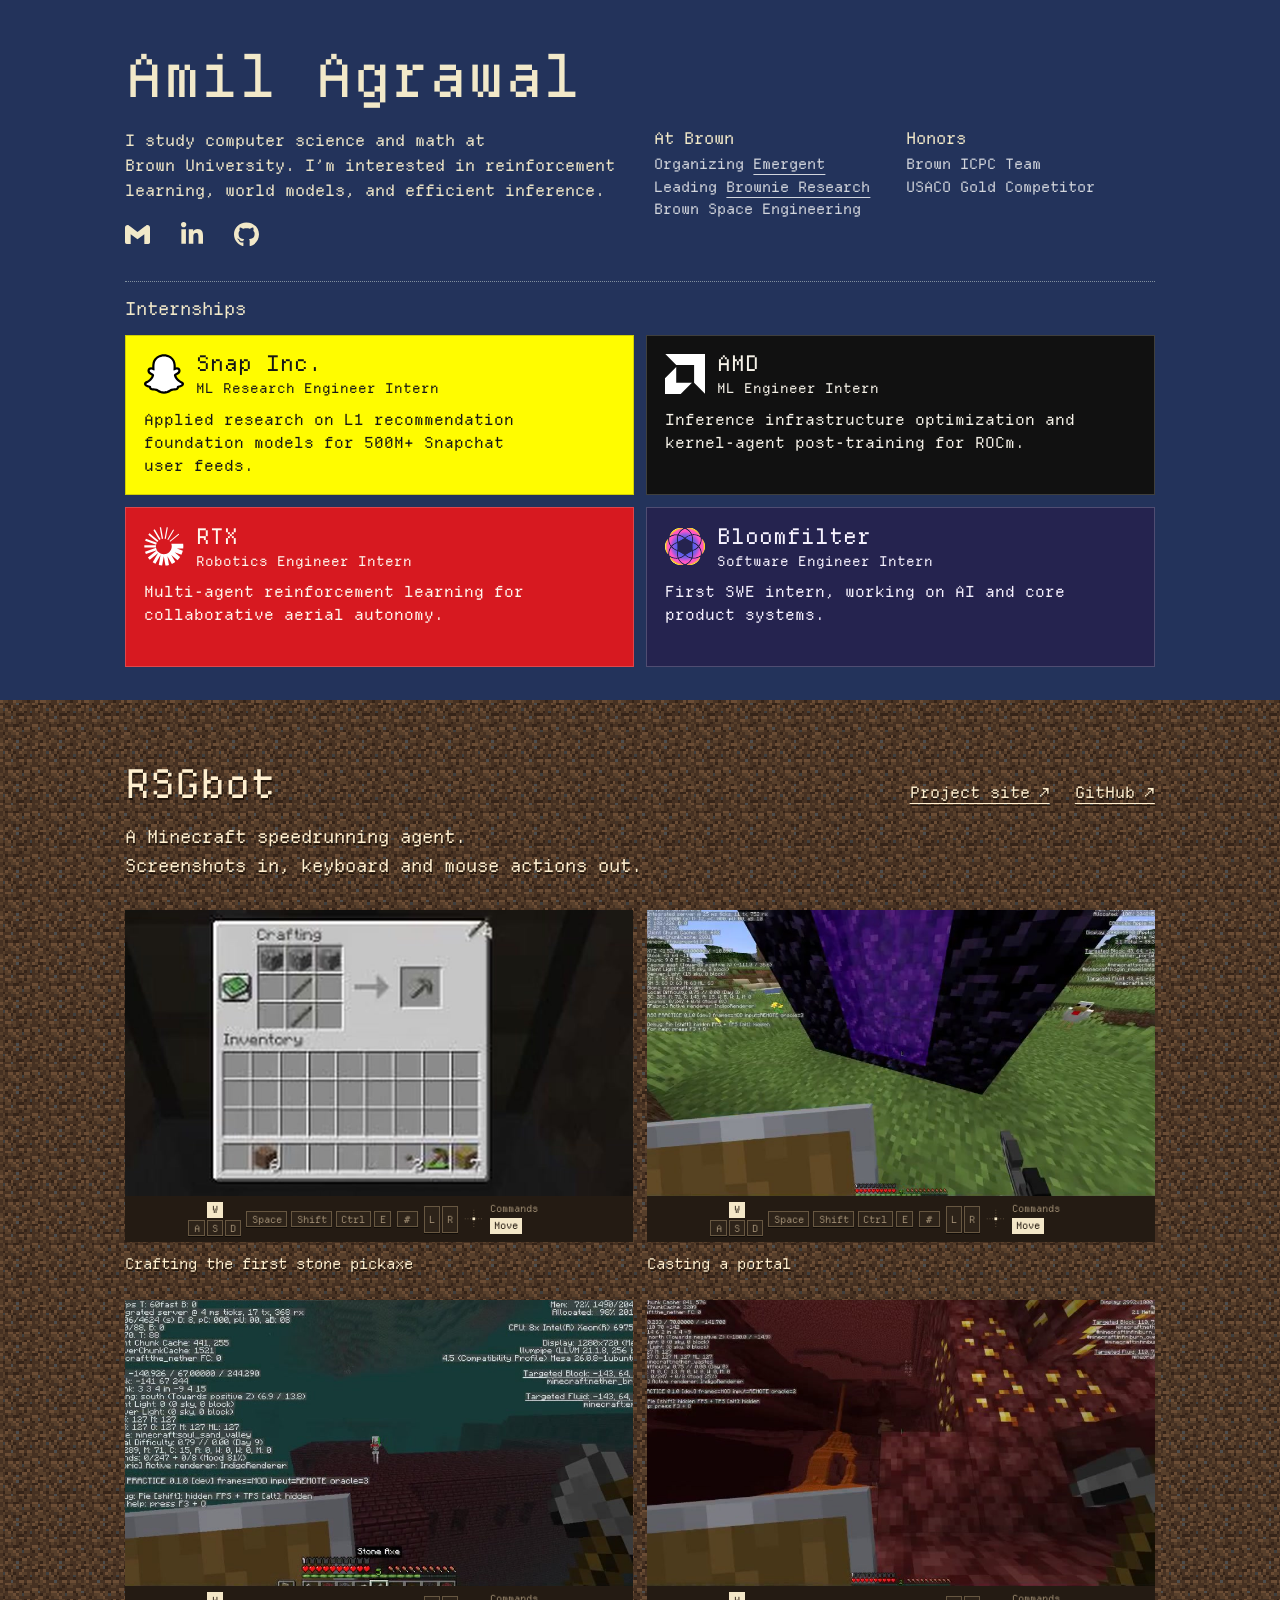
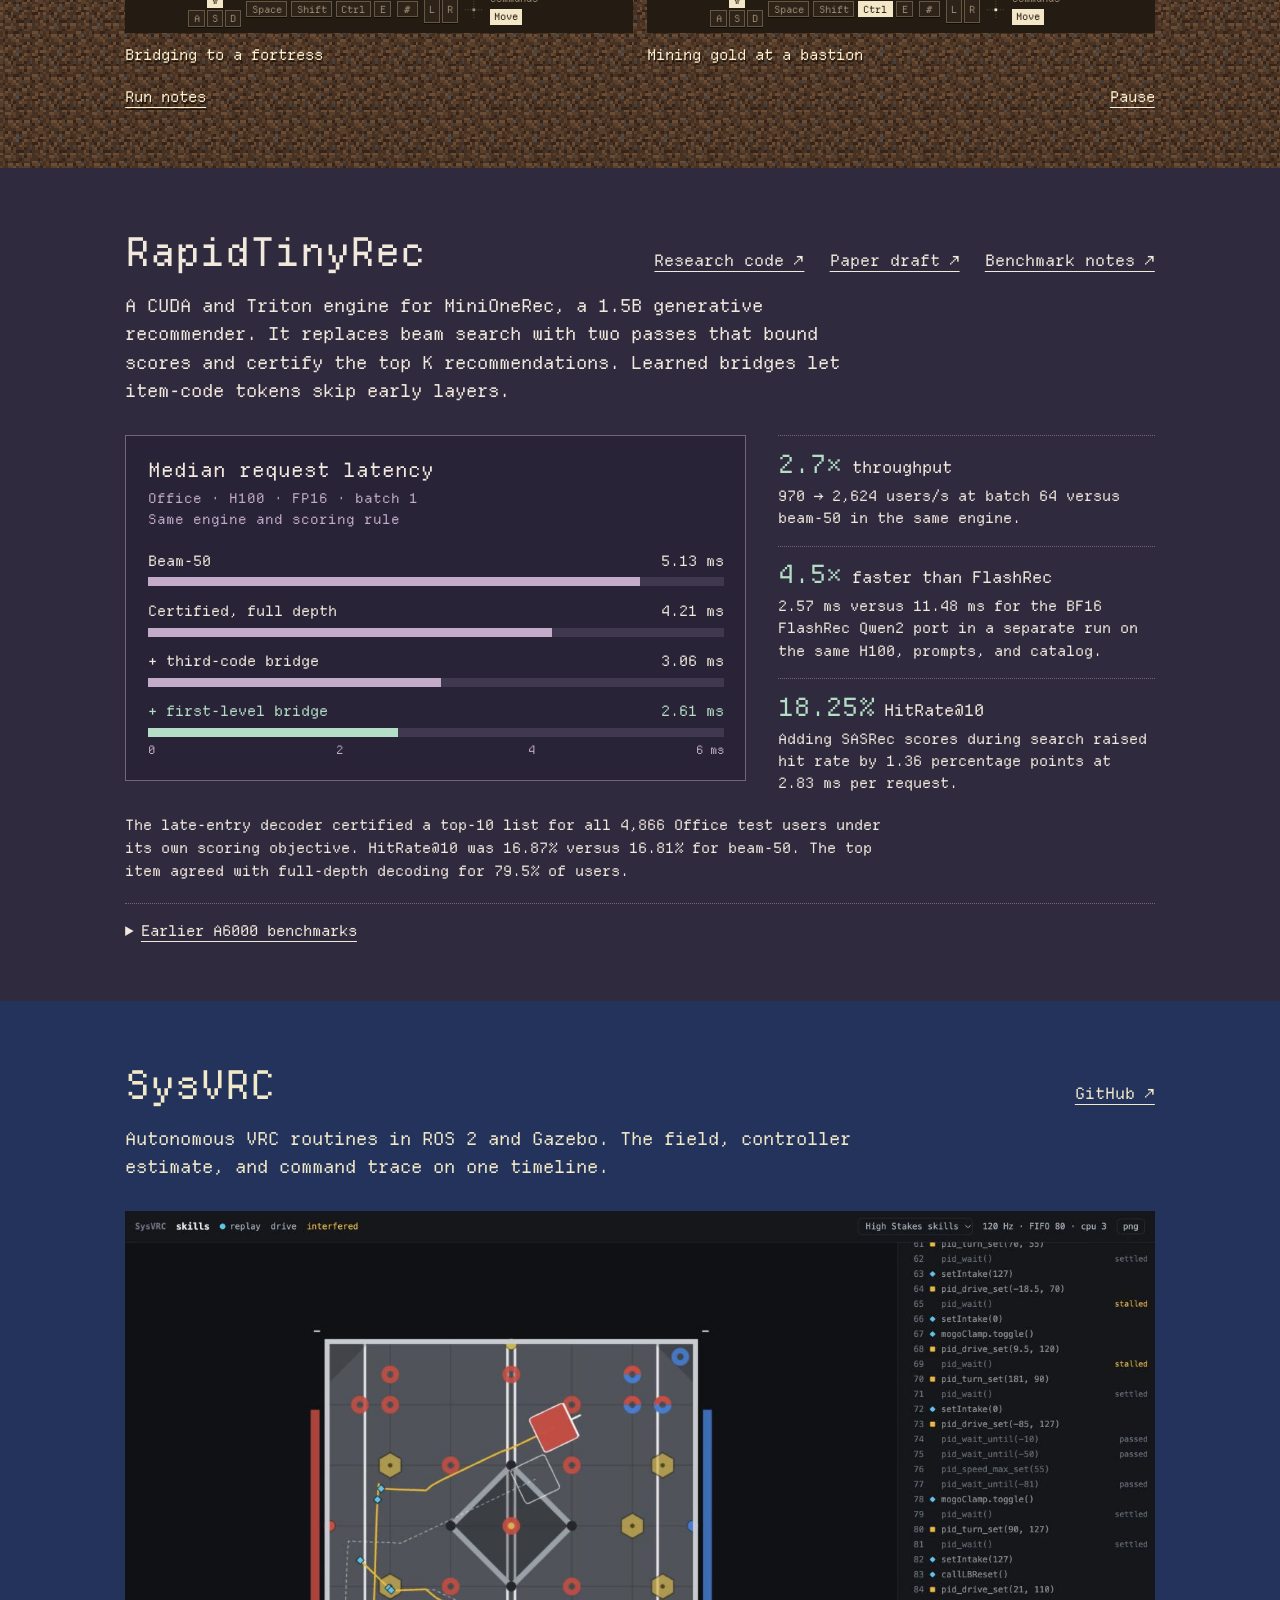
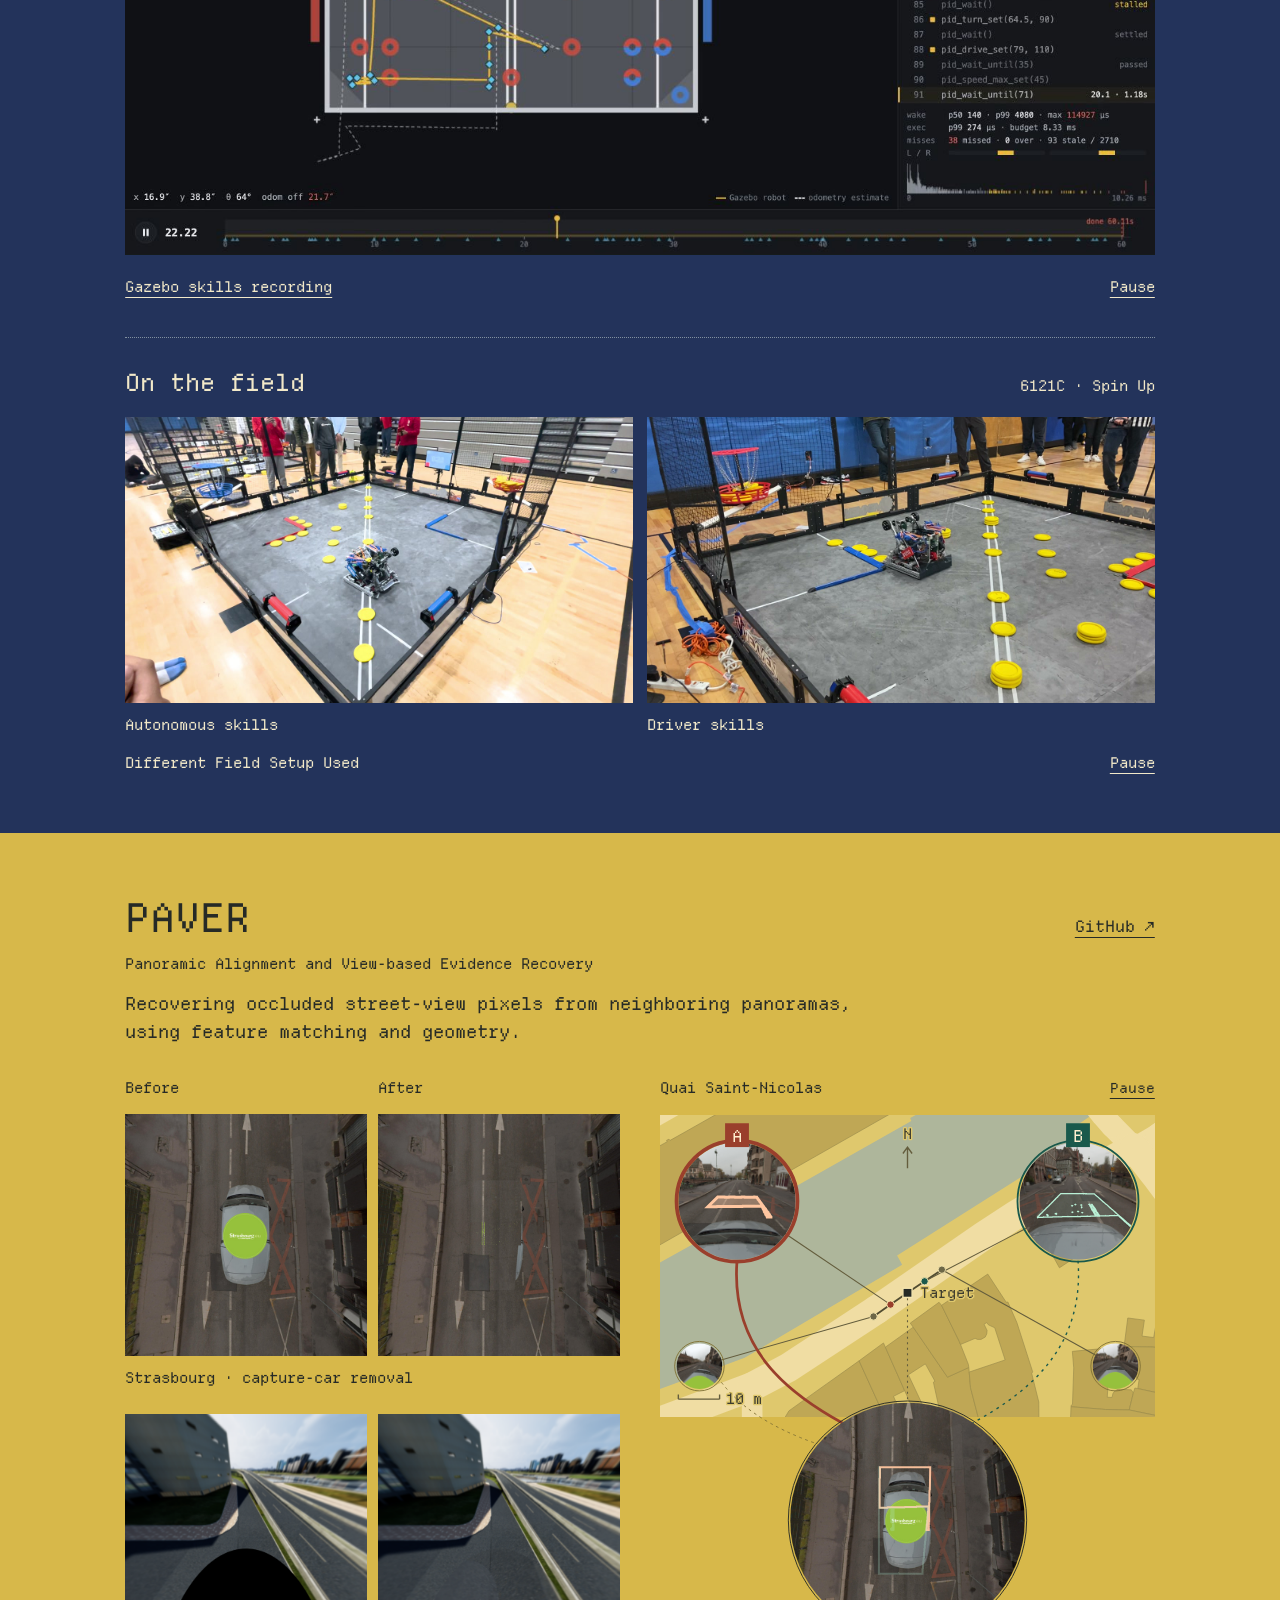
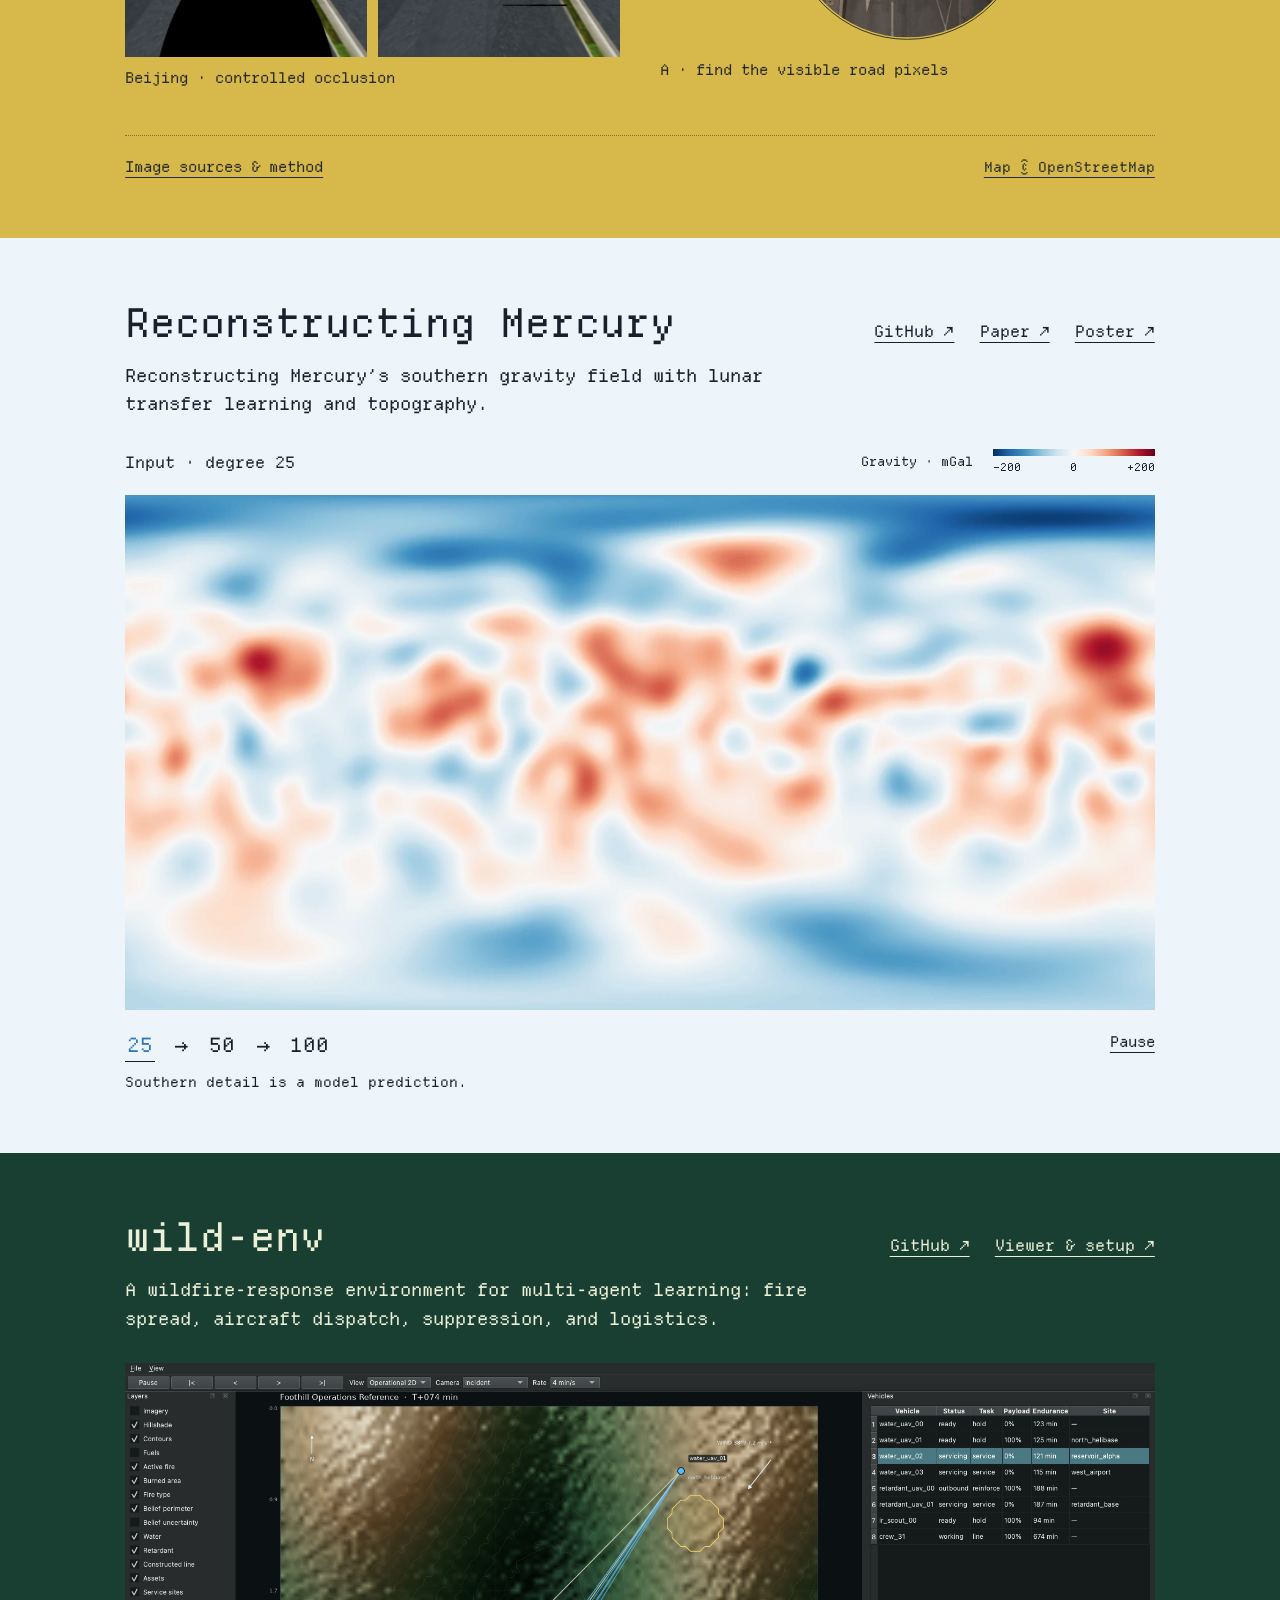
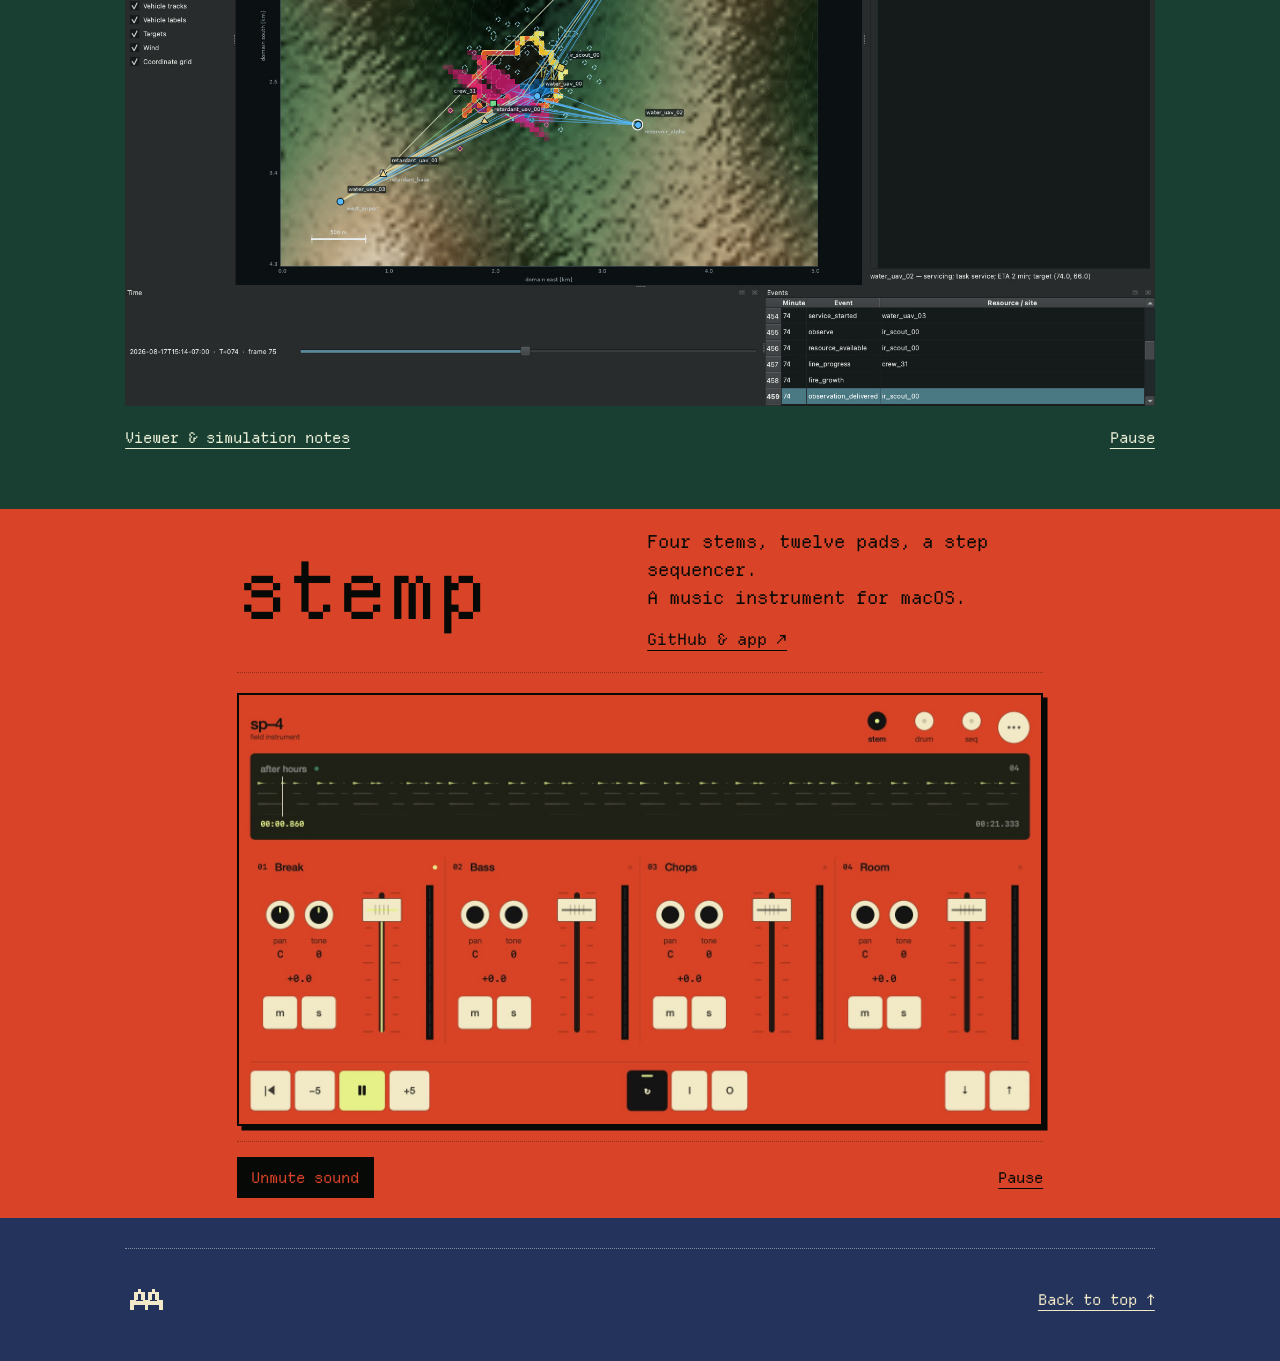
==== commit 369c948f: "Show latest RapidTinyRec H100 research on portfolio" ====
--- a/index.html
+++ b/index.html
@@ -9,7 +9,7 @@
   <link rel="icon" href="assets/aa-icon-96.png" type="image/png" sizes="96x96">
   <link rel="icon" href="assets/mark.svg?v=aa" type="image/svg+xml" sizes="any">
   <link rel="apple-touch-icon" href="assets/aa-icon-180.png">
-  <link rel="stylesheet" href="style.css?v=internship-grid"><script type="module" src="app.js?v=rapid-overall-v3"></script>
+  <link rel="stylesheet" href="style.css?v=rapid-h100"><script type="module" src="app.js?v=rapid-overall-v3"></script>
 <script type="module" src="analytics.js?v=1"></script>
 </head>
 <body>
@@ -65,25 +65,68 @@
   <div class="media-footer"><details><summary>Run notes</summary><div class="notes"><p>Excerpts from longer agent runs, with thinking intervals removed or accelerated. The strips replay timestamped agent commands: highlights show explicit requested controls, while higher-level skills remain named actions. These archives do not contain measured key-down or mouse-event traces. Select a clip for its source and outcome.</p></div></details><button class="motion" data-motion-for="rsg-quad">Pause</button></div>
  </div></section>
  <section class="project rapid" id="rapidtinyrec" aria-labelledby="rapid-title"><div class="width">
-  <header class="project-heading"><h2 id="rapid-title"><a href="https://github.com/amilcodes/RapidTinyRec">RapidTinyRec</a></h2><div class="project-summary"><p>Optimizing MiniOneRec inference with shared KV caches, decode replay, and folded attention heads.</p><nav class="project-links" aria-label="RapidTinyRec links"><a href="https://github.com/amilcodes/RapidTinyRec">GitHub ↗</a><a href="https://github.com/amilcodes/RapidTinyRec/blob/main/docs/benchmarks.md">Benchmarks ↗</a></nav></div></header>
-  <div class="benchmark">
-   <div class="chart-pair">
-    <figure class="benchmark-chart" id="prefill-chart">
-     <figcaption><h3>Original → optimized FP32</h3><p class="chart-median"><span class="median-before">868.8</span><span class="median-arrow">→</span><span class="median-after">114.8</span><span class="chart-unit">ms median</span></p><p class="chart-description">7.6× median speedup. Same rankings; separate recorded runs.</p></figcaption>
-     <div class="chart-key"><span class="key-before">Original loop · FP32</span><span class="key-after">Optimized FP32</span></div>
-     <svg class="benchmark-plot" id="latency-plot" tabindex="0" role="img" aria-label="Original versus optimized FP32 latency, same 500 users measured in separate historical runs" aria-description="Arrow keys pause the animation to inspect recorded requests."></svg>
-     <output class="chart-readout" aria-live="off">Loading recorded requests…</output>
-    </figure>
-    <figure class="benchmark-chart" id="gqa-chart">
-     <figcaption><h3>Original → experimental BF16</h3><p class="chart-median"><span class="median-before">868.8</span><span class="median-arrow">→</span><span class="median-after">56.5</span><span class="chart-unit">ms median</span></p><p class="chart-description">15.4× median speedup. Rankings change; separate recorded runs.</p></figcaption>
-     <div class="chart-key"><span class="key-before">Original loop · FP32</span><span class="key-after">Experimental BF16</span></div>
-     <svg class="benchmark-plot" id="gqa-plot" tabindex="0" role="img" aria-label="Original FP32 versus experimental BF16 latency, same 500 users measured in separate historical runs" aria-description="Arrow keys pause the animation to inspect recorded requests."></svg>
-     <output class="chart-readout" aria-live="off">Loading recorded requests…</output>
-    </figure>
+  <header class="project-heading">
+   <h2 id="rapid-title"><a href="https://github.com/amilcodes/RapidTinyRec">RapidTinyRec</a></h2>
+   <div class="project-summary">
+    <p>A CUDA and Triton engine for MiniOneRec, a 1.5B generative recommender. It replaces beam search with two passes that bound scores and certify the top K recommendations. Learned bridges let item-code tokens skip early layers.</p>
+    <nav class="project-links" aria-label="RapidTinyRec links">
+     <a href="https://github.com/amilcodes/RapidTinyRec/tree/ecdffcb77afc58653ee5a14ac7a8b591264ee0b6">Research code ↗</a>
+     <a href="https://github.com/amilcodes/RapidTinyRec/blob/ecdffcb77afc58653ee5a14ac7a8b591264ee0b6/research/paper/main.pdf">Paper draft ↗</a>
+     <a href="https://github.com/amilcodes/RapidTinyRec/pull/27">Benchmark notes ↗</a>
+    </nav>
    </div>
-   <div class="chart-footer"><p>Same 500-user cohort · recorded measurements.</p><button id="chart-motion" class="motion" aria-pressed="false">Pause charts</button></div>
-   <details class="benchmark-details"><summary>Other comparisons &amp; measurement notes</summary><div class="experiments" role="group" aria-label="Left chart comparison"></div><p class="notes">Overall comparisons align the original released-loop timings with later optimized timings by cohort index. Same Office checkpoint, 500 users, RTX A6000, batch 1 and beam 50; measured in separate runs, not a new paired experiment. Speedups are ratios of the two measured medians, not multiplied per-step gains. The optimized FP32 run matches all 500 original ranking lists; scores are not bitwise identical. BF16 is experimental and changes rankings. Model loading, compilation, capture and warmup are excluded. Traces show 80-request windows in cohort order and retain all measurements. The individual optimization comparisons keep their own paired controls; the isolated BF16 comparison marks its 693.8 ms outlier above the 90 ms axis. <a href="https://github.com/amilcodes/RapidTinyRec/blob/e334219e196c4e7b5f88a46043fc67c6b89df92f/benchmarks/results/shared-prefill/requests.csv">Original timings</a> · <a href="https://github.com/amilcodes/RapidTinyRec/blob/main/docs/benchmarks.md">FP32 evidence</a> · <a href="https://github.com/amilcodes/RapidTinyRec/blob/main/docs/precision-results.md">Precision &amp; quality</a></p></details>
+  </header>
+  <div class="rapid-evidence">
+   <figure class="rapid-latency">
+    <figcaption>
+     <h3>Median request latency</h3>
+     <p>Office · H100 · FP16 · batch 1<br>Same engine and scoring rule</p>
+    </figcaption>
+    <ul class="rapid-bars" role="list">
+     <li><span>Beam-50</span><span class="rapid-time">5.13 ms</span><span class="rapid-bar" style="--latency:5.13" aria-hidden="true"></span></li>
+     <li><span>Certified, full depth</span><span class="rapid-time">4.21 ms</span><span class="rapid-bar" style="--latency:4.21" aria-hidden="true"></span></li>
+     <li><span>+ third-code bridge</span><span class="rapid-time">3.06 ms</span><span class="rapid-bar" style="--latency:3.06" aria-hidden="true"></span></li>
+     <li class="rapid-fastest"><span>+ first-level bridge</span><span class="rapid-time">2.61 ms</span><span class="rapid-bar" style="--latency:2.61" aria-hidden="true"></span></li>
+    </ul>
+    <div class="rapid-axis" aria-hidden="true"><span>0</span><span>2</span><span>4</span><span>6 ms</span></div>
+   </figure>
+   <dl class="rapid-results">
+    <div>
+     <dt><strong>2.7×</strong> throughput</dt>
+     <dd>970 → 2,624 users/s at batch 64 versus beam-50 in the same engine.</dd>
+    </div>
+    <div>
+     <dt><strong>4.5×</strong> faster than FlashRec</dt>
+     <dd>2.57 ms versus 11.48 ms for the BF16 FlashRec Qwen2 port in a separate run on the same H100, prompts, and catalog.</dd>
+    </div>
+    <div>
+     <dt><strong>18.25%</strong> HitRate@10</dt>
+     <dd>Adding SASRec scores during search raised hit rate by 1.36 percentage points at 2.83 ms per request.</dd>
+    </div>
+   </dl>
   </div>
+  <p class="rapid-verification">The late-entry decoder certified a top-10 list for all 4,866 Office test users under its own scoring objective. HitRate@10 was 16.87% versus 16.81% for beam-50. The top item agreed with full-depth decoding for 79.5% of users.</p>
+  <details class="rapid-history">
+   <summary>Earlier A6000 benchmarks</summary>
+   <div class="benchmark">
+    <div class="chart-pair">
+     <figure class="benchmark-chart" id="prefill-chart">
+      <figcaption><h3>Original → optimized FP32</h3><p class="chart-median"><span class="median-before">868.8</span><span class="median-arrow">→</span><span class="median-after">114.8</span><span class="chart-unit">ms median</span></p><p class="chart-description">7.6× median speedup. Same rankings; separate recorded runs.</p></figcaption>
+      <div class="chart-key"><span class="key-before">Original loop · FP32</span><span class="key-after">Optimized FP32</span></div>
+      <svg class="benchmark-plot" id="latency-plot" tabindex="0" role="img" aria-label="Original versus optimized FP32 latency, same 500 users measured in separate historical runs" aria-description="Arrow keys pause the animation to inspect recorded requests."></svg>
+      <output class="chart-readout" aria-live="off">Loading recorded requests…</output>
+     </figure>
+     <figure class="benchmark-chart" id="gqa-chart">
+      <figcaption><h3>Original → experimental BF16</h3><p class="chart-median"><span class="median-before">868.8</span><span class="median-arrow">→</span><span class="median-after">56.5</span><span class="chart-unit">ms median</span></p><p class="chart-description">15.4× median speedup. Rankings change; separate recorded runs.</p></figcaption>
+      <div class="chart-key"><span class="key-before">Original loop · FP32</span><span class="key-after">Experimental BF16</span></div>
+      <svg class="benchmark-plot" id="gqa-plot" tabindex="0" role="img" aria-label="Original FP32 versus experimental BF16 latency, same 500 users measured in separate historical runs" aria-description="Arrow keys pause the animation to inspect recorded requests."></svg>
+      <output class="chart-readout" aria-live="off">Loading recorded requests…</output>
+     </figure>
+    </div>
+    <div class="chart-footer"><p>Same 500-user cohort · recorded measurements.</p><button id="chart-motion" class="motion" aria-pressed="false">Pause charts</button></div>
+    <details class="benchmark-details"><summary>Other comparisons &amp; measurement notes</summary><div class="experiments" role="group" aria-label="Left chart comparison"></div><p class="notes">Overall comparisons align the original released-loop timings with later optimized timings by cohort index. Same Office checkpoint, 500 users, RTX A6000, batch 1 and beam 50; measured in separate runs, not a new paired experiment. Speedups are ratios of the two measured medians, not multiplied per-step gains. The optimized FP32 run matches all 500 original ranking lists; scores are not bitwise identical. BF16 is experimental and changes rankings. Model loading, compilation, capture and warmup are excluded. Traces show 80-request windows in cohort order and retain all measurements. The individual optimization comparisons keep their own paired controls; the isolated BF16 comparison marks its 693.8 ms outlier above the 90 ms axis. <a href="https://github.com/amilcodes/RapidTinyRec/blob/e334219e196c4e7b5f88a46043fc67c6b89df92f/benchmarks/results/shared-prefill/requests.csv">Original timings</a> · <a href="https://github.com/amilcodes/RapidTinyRec/blob/main/docs/benchmarks.md">FP32 evidence</a> · <a href="https://github.com/amilcodes/RapidTinyRec/blob/main/docs/precision-results.md">Precision &amp; quality</a></p></details>
+   </div>
+  </details>
  </div></section>
  <section class="project robot" id="sysvrc" aria-labelledby="robot-title"><div class="width">
   <header class="project-heading"><h2 id="robot-title"><a href="https://github.com/amilcodes/SysVRC">SysVRC</a></h2><div class="project-summary"><p>Autonomous VRC routines in ROS 2 and Gazebo. The field, controller estimate, and command trace on one timeline.</p><nav class="project-links" aria-label="SysVRC links"><a href="https://github.com/amilcodes/SysVRC">GitHub ↗</a></nav></div></header>
--- a/style.css
+++ b/style.css
@@ -154,5 +154,62 @@
 @media(max-width:855px){.project-heading{grid-template-columns:1fr;row-gap:1.03125rem}.project-heading .project-links{grid-column:1;grid-row:3;justify-self:start}.project-heading>.project-summary>p{grid-column:1;max-width:66ch}}
 @media(max-width:640px){.project-heading{row-gap:0.875rem;margin-bottom:1.75rem}.project-heading>.project-summary>p{font-size:1.1rem}.paver-acronym{max-width:40ch}}
 
+.rapid-evidence{
+  display:grid;
+  grid-template-columns:minmax(0,1.65fr) minmax(0,1fr);
+  gap:2.25rem;
+  align-items:start;
+}
+.rapid-latency{
+  padding:1.5rem;
+  background:#282337;
+  border:1px solid var(--line);
+}
+.rapid-latency h3{font-size:1.375rem}
+.rapid-latency figcaption p{margin-top:0.375rem;color:var(--baseline);font-size:0.9375rem}
+.rapid-bars{display:grid;gap:0.9375rem;margin:1.375rem 0 0;padding:0;list-style:none}
+.rapid-bars li{
+  display:grid;
+  grid-template-columns:minmax(0,1fr) auto;
+  column-gap:0.75rem;
+  align-items:baseline;
+  font-size:1rem;
+}
+.rapid-time{white-space:nowrap;font-variant-numeric:tabular-nums}
+.rapid-bar{grid-column:1/-1;height:0.625rem;margin-top:0.375rem;background:#40384e}
+.rapid-bar::before{
+  display:block;
+  width:calc(100% * var(--latency) / 6);
+  height:100%;
+  background:var(--baseline);
+  content:"";
+}
+.rapid-fastest{color:var(--accent)}
+.rapid-fastest .rapid-bar::before{background:var(--accent)}
+.rapid-axis{
+  display:grid;
+  grid-template-columns:repeat(3,1fr) 0;
+  margin-top:0.25rem;
+  color:var(--baseline);
+  font-size:0.8125rem;
+}
+.rapid-axis span{justify-self:start;white-space:nowrap;transform:translateX(-50%)}
+.rapid-axis span:first-child{transform:none}
+.rapid-axis span:last-child{justify-self:end;transform:none}
+.rapid-results{display:grid;gap:1.125rem;margin:0}
+.rapid-results div{border-top:1px dotted var(--line);padding-top:0.75rem}
+.rapid-results dt{font-size:1.125rem;line-height:1.35}
+.rapid-results strong{color:var(--accent);font-size:1.75rem;font-weight:400}
+.rapid-results dd{margin:0.25rem 0 0;font-size:1rem;line-height:1.55}
+.rapid-verification{max-width:86ch;margin:1.375rem 0;font-size:1rem;line-height:1.6}
+.rapid-history{border-top:1px dotted var(--line);padding-top:1rem;font-size:1.03125rem}
+.rapid-history>summary{list-style:revert}
+.rapid-history>summary::-webkit-details-marker{display:revert}
+.rapid-history>.benchmark{margin-top:1.25rem}
+@media(max-width:760px){
+  .rapid-evidence{grid-template-columns:1fr;gap:1.375rem}
+  .rapid-latency{padding:1.125rem}
+}
+
 /* Desktop matches the former 90% view. Keep mobile sizing and browser zoom usable. */
 @media(min-width:851px){html{font-size:90%}}
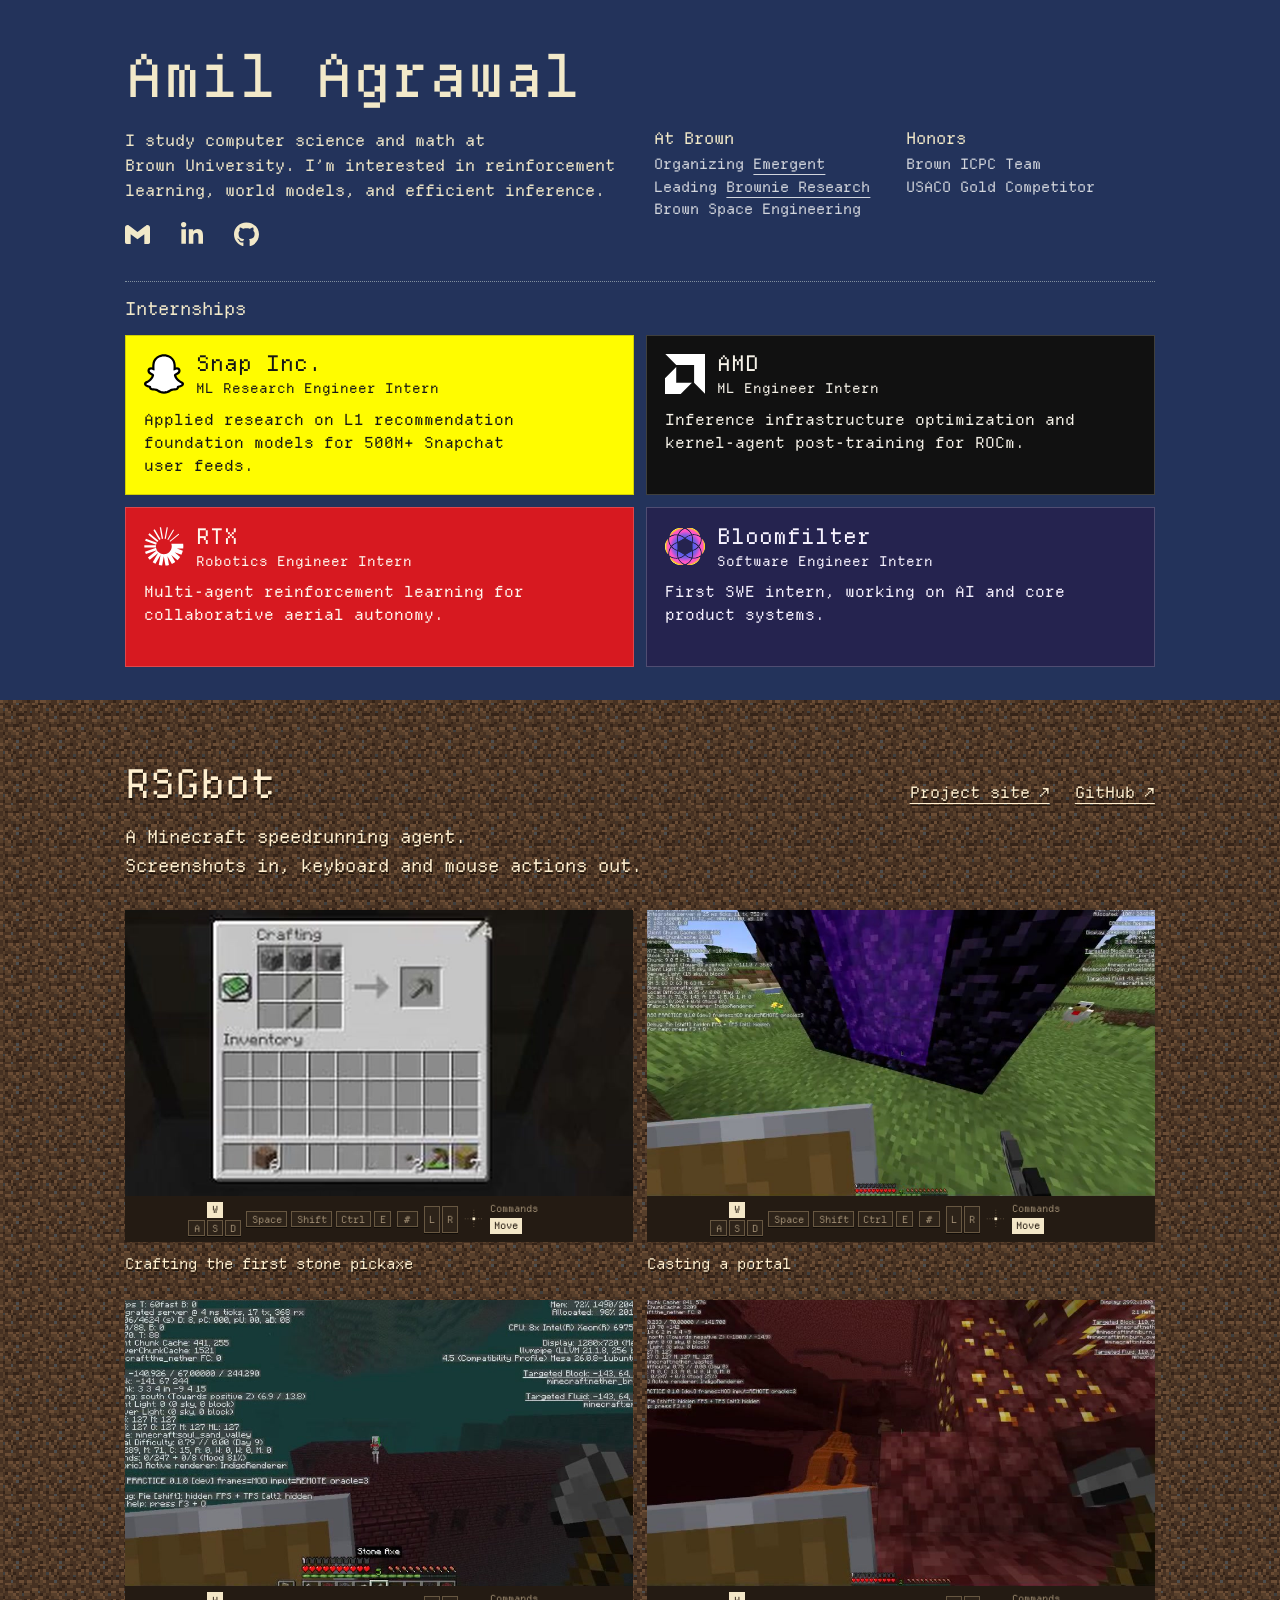
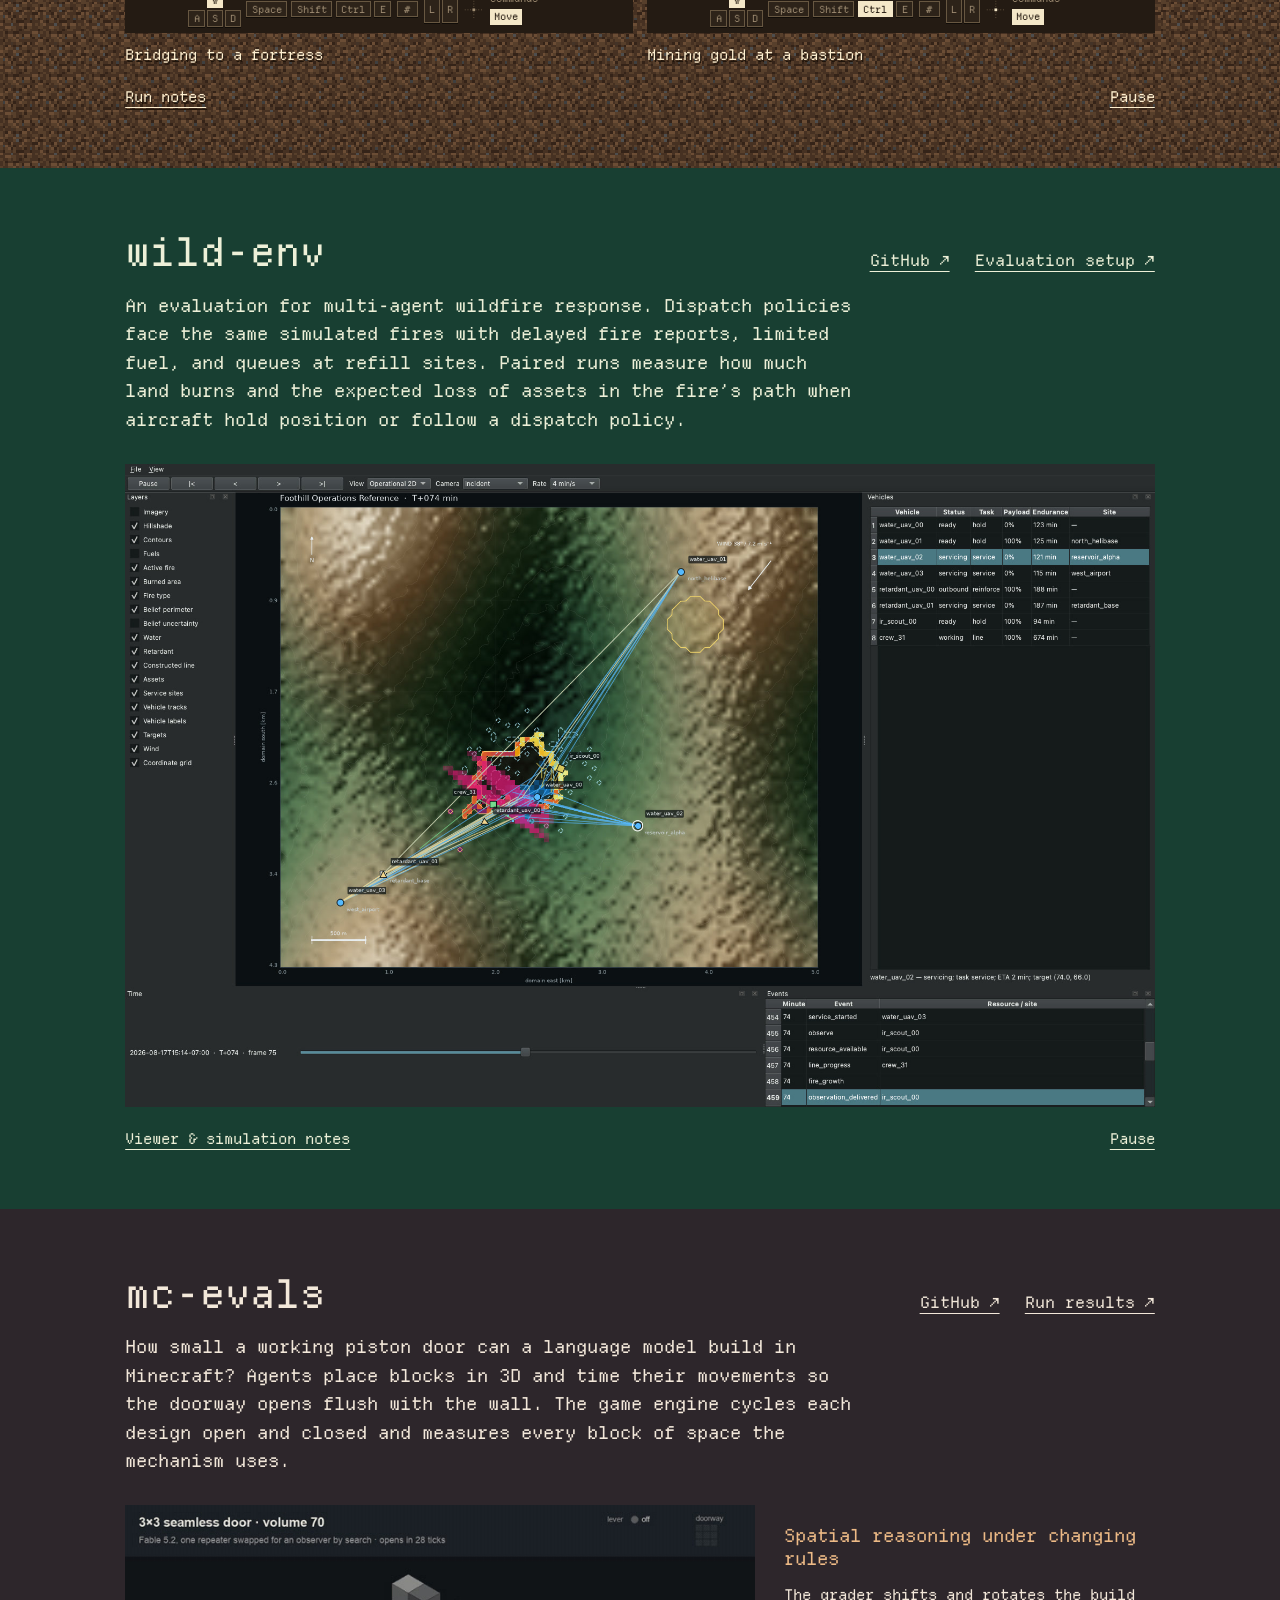
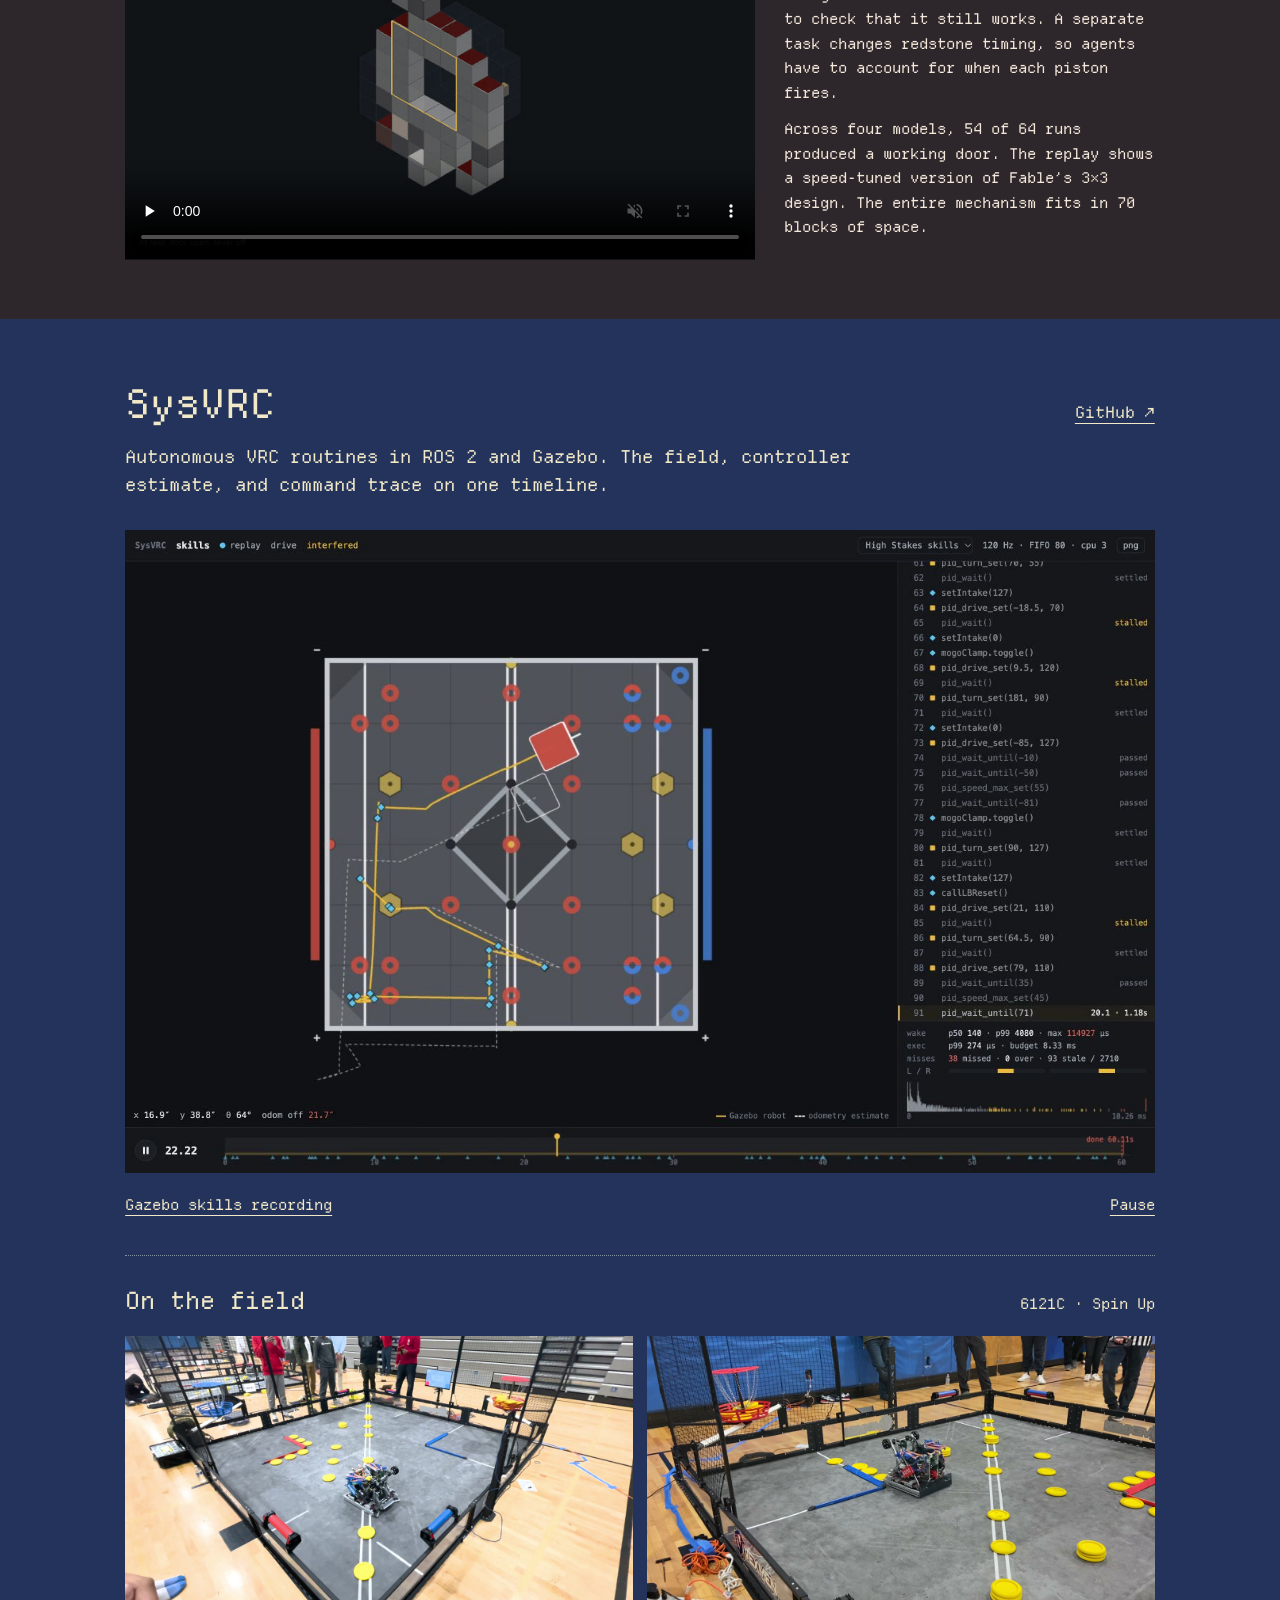
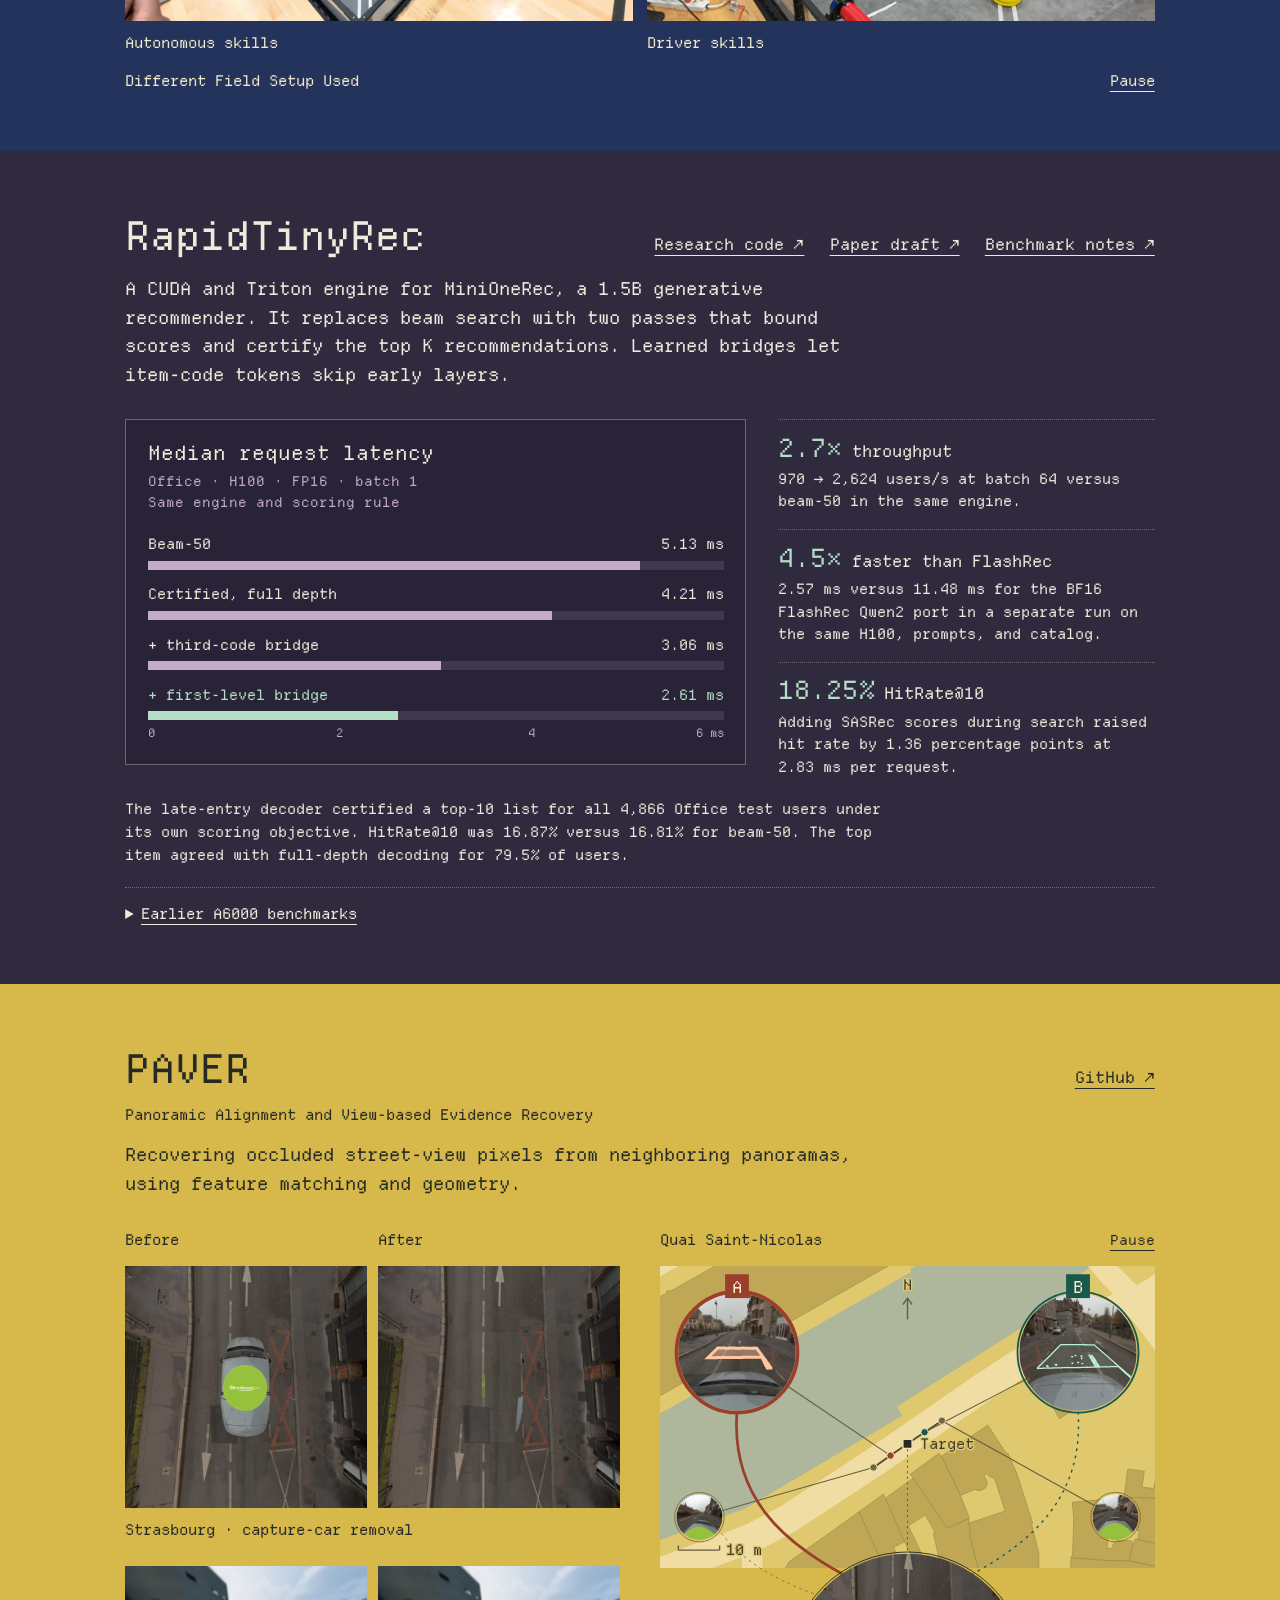
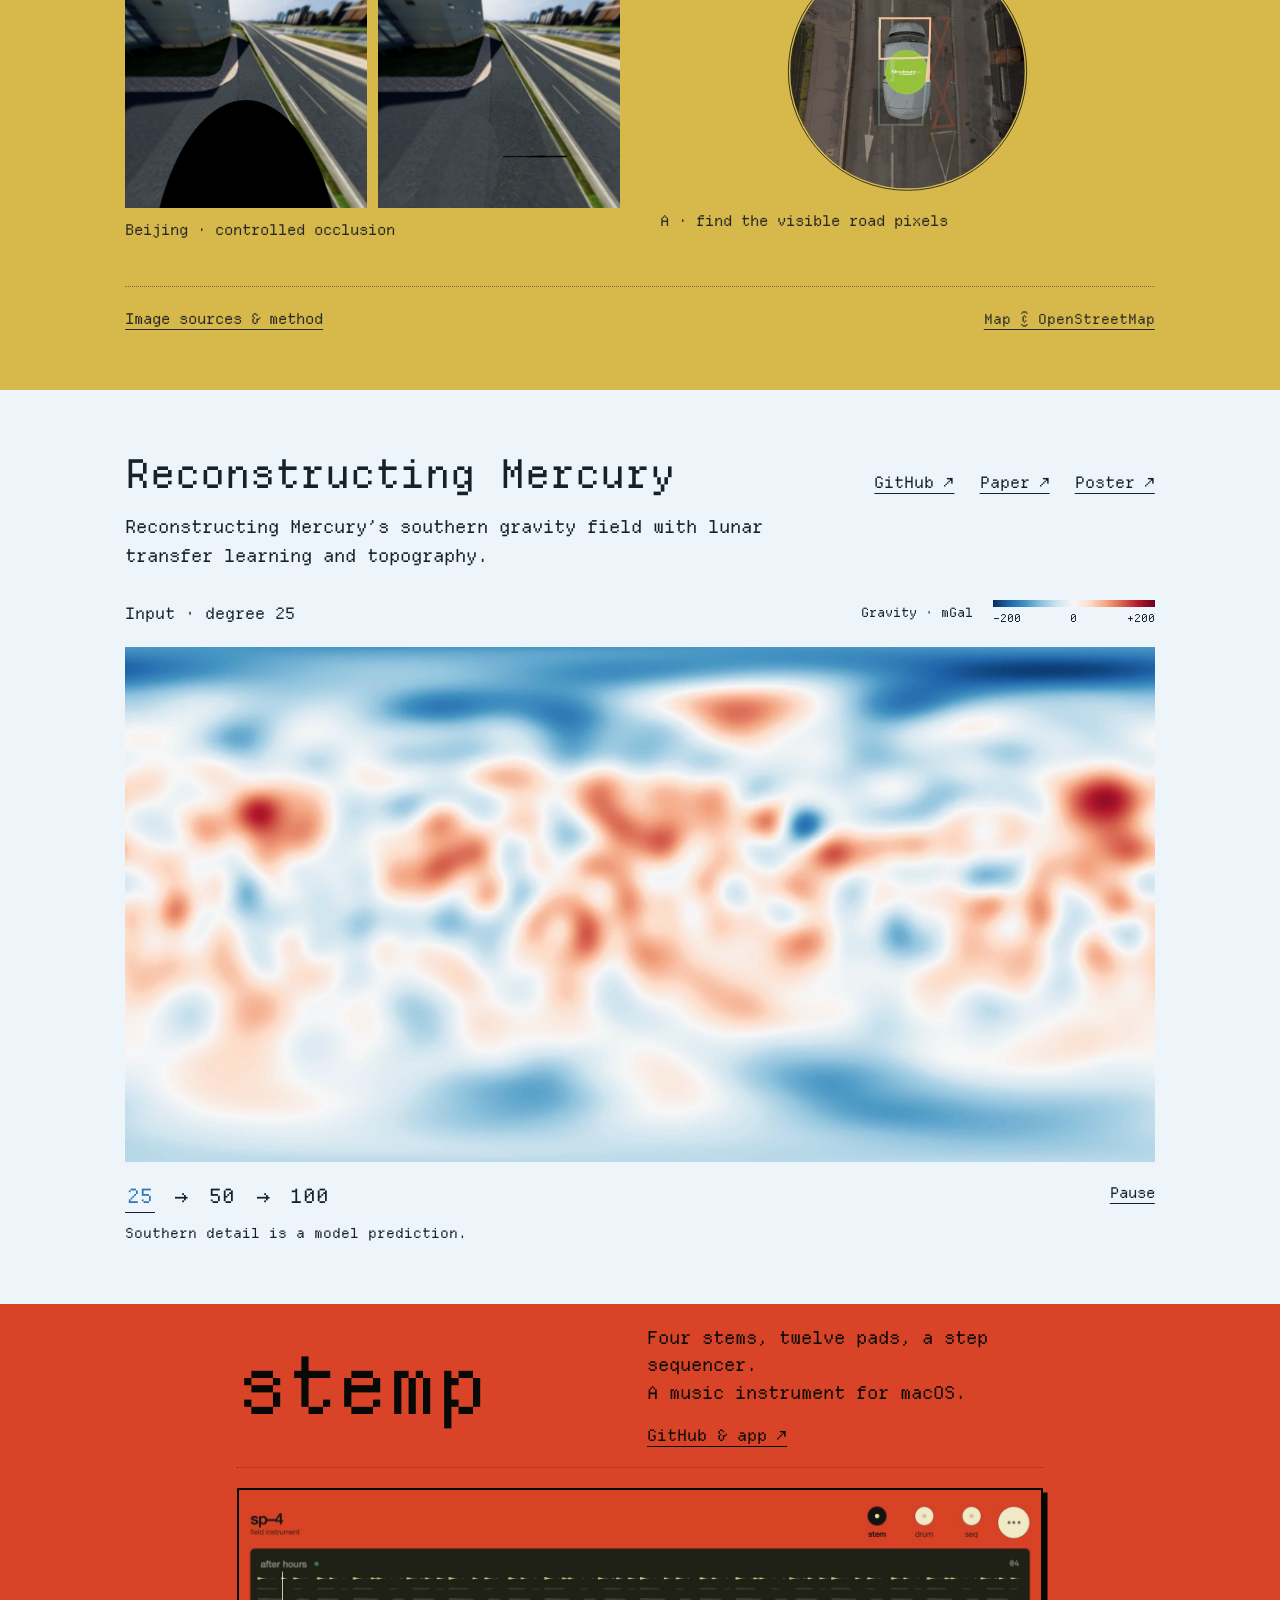
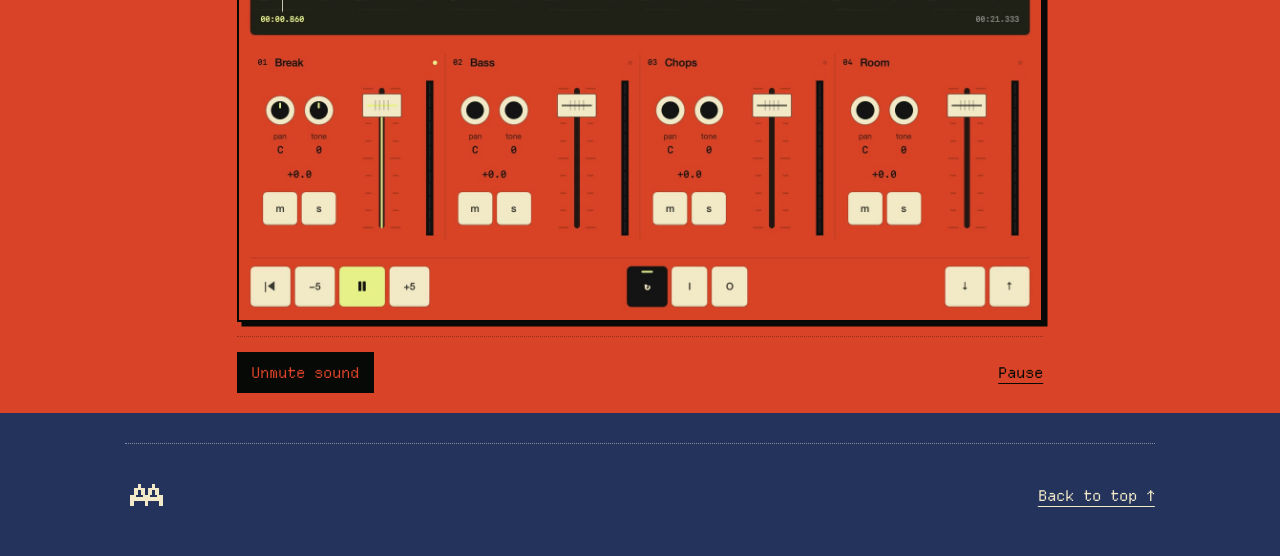
==== commit 13d207ce: "Feature wildfire policy evaluation and Minecraft spatial reasoning projects" ====
--- a/index.html
+++ b/index.html
@@ -9,7 +9,7 @@
   <link rel="icon" href="assets/aa-icon-96.png" type="image/png" sizes="96x96">
   <link rel="icon" href="assets/mark.svg?v=aa" type="image/svg+xml" sizes="any">
   <link rel="apple-touch-icon" href="assets/aa-icon-180.png">
-  <link rel="stylesheet" href="style.css?v=rapid-h100"><script type="module" src="app.js?v=rapid-overall-v3"></script>
+  <link rel="stylesheet" href="style.css?v=mc-evals"><script type="module" src="app.js?v=rapid-overall-v3"></script>
 <script type="module" src="analytics.js?v=1"></script>
 </head>
 <body>
@@ -63,6 +63,47 @@
   <header class="project-heading"><h2 id="rsg-title"><a href="https://amilagrawal.com/rsgbot/">RSGbot</a></h2><div class="project-summary"><p>A Minecraft speedrunning agent.<br>Screenshots in, keyboard and mouse actions out.</p><nav class="project-links" aria-label="RSGbot links"><a href="https://amilagrawal.com/rsgbot/">Project site ↗</a><a href="https://github.com/amilcodes/RSGbot">GitHub ↗</a></nav></div></header>
   <div class="quad" id="rsg-quad"></div>
   <div class="media-footer"><details><summary>Run notes</summary><div class="notes"><p>Excerpts from longer agent runs, with thinking intervals removed or accelerated. The strips replay timestamped agent commands: highlights show explicit requested controls, while higher-level skills remain named actions. These archives do not contain measured key-down or mouse-event traces. Select a clip for its source and outcome.</p></div></details><button class="motion" data-motion-for="rsg-quad">Pause</button></div>
+ </div></section>
+ <section class="project wild" id="wild-env" aria-labelledby="wild-title"><div class="width">
+  <header class="project-heading"><h2 id="wild-title"><a href="https://github.com/amilcodes/wild-env">wild-env</a></h2><div class="project-summary"><p>An evaluation for multi-agent wildfire response. Dispatch policies face the same simulated fires with delayed fire reports, limited fuel, and queues at refill sites. Paired runs measure how much land burns and the expected loss of assets in the fire’s path when aircraft hold position or follow a dispatch policy.</p><nav class="project-links" aria-label="wild-env links"><a href="https://github.com/amilcodes/wild-env">GitHub ↗</a><a href="https://github.com/amilcodes/wild-env/blob/main/docs/tensor_incident_environment.md">Evaluation setup ↗</a></nav></div></header>
+  <figure class="capture-wide" id="wild-capture"><button class="capture-open" data-capture="wild-viewer-film" aria-label="Open the wild-env viewer recording"><video autoplay muted loop playsinline preload="metadata" width="1920" height="1200" poster="assets/wild-viewer-film.jpg" aria-label="The complete native wild-env viewer playing an episode, changing vehicle selection and inspecting suppression layers"><source src="assets/wild-viewer-film.mp4" type="video/mp4"></video></button></figure>
+  <div class="media-footer"><details><summary>Viewer &amp; simulation notes</summary><p class="notes">The application’s own Qt interface, playing a recorded synthetic foothill scenario at four simulated minutes per second. The demonstration changes vehicle selection and suppression layers using the viewer’s original controls. Greedy assignment baseline, seed 20260726; this is not a trained policy or a real-fire forecast.</p></details><button class="motion" data-motion-for="wild-capture">Pause</button></div>
+ </div></section>
+ <section class="project mc-evals" id="mc-evals" aria-labelledby="mc-title"><div class="width">
+  <header class="project-heading">
+   <h2 id="mc-title"><a href="https://github.com/amilcodes/mc-evals">mc-evals</a></h2>
+   <div class="project-summary">
+    <p>How small a working piston door can a language model build in Minecraft? Agents place blocks in 3D and time their movements so the doorway opens flush with the wall. The game engine cycles each design open and closed and measures every block of space the mechanism uses.</p>
+    <nav class="project-links" aria-label="mc-evals links">
+     <a href="https://github.com/amilcodes/mc-evals">GitHub ↗</a>
+     <a href="https://github.com/amilcodes/mc-evals#results">Run results ↗</a>
+    </nav>
+   </div>
+  </header>
+  <figure class="mc-example">
+   <video controls muted playsinline preload="none" width="720" height="406" poster="assets/mc-evals-door.jpg" aria-label="Replay of a compact three-by-three Minecraft piston door closing and opening">
+    <source src="assets/mc-evals-door.mp4" type="video/mp4">
+   </video>
+   <figcaption>
+    <h3>Spatial reasoning under changing rules</h3>
+    <p>The grader shifts and rotates the build to check that it still works. A separate task changes redstone timing, so agents have to account for when each piston fires.</p>
+    <p>Across four models, 54 of 64 runs produced a working door. The replay shows a speed-tuned version of Fable’s 3×3 design. The entire mechanism fits in 70 blocks of space.</p>
+   </figcaption>
+  </figure>
+ </div></section>
+ <section class="project robot" id="sysvrc" aria-labelledby="robot-title"><div class="width">
+  <header class="project-heading"><h2 id="robot-title"><a href="https://github.com/amilcodes/SysVRC">SysVRC</a></h2><div class="project-summary"><p>Autonomous VRC routines in ROS 2 and Gazebo. The field, controller estimate, and command trace on one timeline.</p><nav class="project-links" aria-label="SysVRC links"><a href="https://github.com/amilcodes/SysVRC">GitHub ↗</a></nav></div></header>
+  <figure class="capture-wide" id="sys-capture"><button class="capture-open" data-capture="sysvrc-dashboard-full" aria-label="Open the SysVRC dashboard recording"><video autoplay muted loop playsinline preload="metadata" width="1440" height="900" poster="assets/sysvrc-dashboard-full.jpg" aria-label="Original SysVRC dashboard replaying Gazebo skills telemetry"><source src="assets/sysvrc-dashboard-full.mp4" type="video/mp4"></video></button></figure>
+  <div class="media-footer"><a href="https://github.com/amilcodes/SysVRC/blob/main/docs/replay/skills_gazebo.jsonl">Gazebo skills recording</a><button class="motion" data-motion-for="sys-capture">Pause</button></div>
+  <div class="robot-field">
+   <div class="field-heading"><h3>On the field</h3><p>6121C · Spin Up</p></div>
+   <div class="field-pair" id="robot-field-captures">
+    <figure><button class="capture-open" data-capture="sysvrc-autonomous-skills-5x" aria-label="Open the autonomous skills run"><video autoplay muted loop playsinline preload="metadata" width="1280" height="720" poster="assets/sysvrc-autonomous-skills-5x.jpg"><source src="assets/sysvrc-autonomous-skills-5x.mp4" type="video/mp4"></video></button><figcaption>Autonomous skills</figcaption></figure>
+    <figure><button class="capture-open" data-capture="sysvrc-driver-skills-5x" aria-label="Open the driver skills run"><video autoplay muted loop playsinline preload="metadata" width="1280" height="720" poster="assets/sysvrc-driver-skills-5x.jpg"><source src="assets/sysvrc-driver-skills-5x.mp4" type="video/mp4"></video></button><figcaption>Driver skills</figcaption></figure>
+   </div>
+   <div class="media-footer"><p>Different Field Setup Used</p><button class="motion" data-motion-for="robot-field-captures">Pause</button></div>
+  </div>
+
  </div></section>
  <section class="project rapid" id="rapidtinyrec" aria-labelledby="rapid-title"><div class="width">
   <header class="project-heading">
@@ -128,20 +169,6 @@
    </div>
   </details>
  </div></section>
- <section class="project robot" id="sysvrc" aria-labelledby="robot-title"><div class="width">
-  <header class="project-heading"><h2 id="robot-title"><a href="https://github.com/amilcodes/SysVRC">SysVRC</a></h2><div class="project-summary"><p>Autonomous VRC routines in ROS 2 and Gazebo. The field, controller estimate, and command trace on one timeline.</p><nav class="project-links" aria-label="SysVRC links"><a href="https://github.com/amilcodes/SysVRC">GitHub ↗</a></nav></div></header>
-  <figure class="capture-wide" id="sys-capture"><button class="capture-open" data-capture="sysvrc-dashboard-full" aria-label="Open the SysVRC dashboard recording"><video autoplay muted loop playsinline preload="metadata" width="1440" height="900" poster="assets/sysvrc-dashboard-full.jpg" aria-label="Original SysVRC dashboard replaying Gazebo skills telemetry"><source src="assets/sysvrc-dashboard-full.mp4" type="video/mp4"></video></button></figure>
-  <div class="media-footer"><a href="https://github.com/amilcodes/SysVRC/blob/main/docs/replay/skills_gazebo.jsonl">Gazebo skills recording</a><button class="motion" data-motion-for="sys-capture">Pause</button></div>
-  <div class="robot-field">
-   <div class="field-heading"><h3>On the field</h3><p>6121C · Spin Up</p></div>
-   <div class="field-pair" id="robot-field-captures">
-    <figure><button class="capture-open" data-capture="sysvrc-autonomous-skills-5x" aria-label="Open the autonomous skills run"><video autoplay muted loop playsinline preload="metadata" width="1280" height="720" poster="assets/sysvrc-autonomous-skills-5x.jpg"><source src="assets/sysvrc-autonomous-skills-5x.mp4" type="video/mp4"></video></button><figcaption>Autonomous skills</figcaption></figure>
-    <figure><button class="capture-open" data-capture="sysvrc-driver-skills-5x" aria-label="Open the driver skills run"><video autoplay muted loop playsinline preload="metadata" width="1280" height="720" poster="assets/sysvrc-driver-skills-5x.jpg"><source src="assets/sysvrc-driver-skills-5x.mp4" type="video/mp4"></video></button><figcaption>Driver skills</figcaption></figure>
-   </div>
-   <div class="media-footer"><p>Different Field Setup Used</p><button class="motion" data-motion-for="robot-field-captures">Pause</button></div>
-  </div>
-
- </div></section>
  <section class="project paver" id="paver" aria-labelledby="paver-title"><div class="width">
   <header class="project-heading"><div><h2 id="paver-title"><a href="https://github.com/amilcodes/paver">PAVER</a></h2><p class="paver-acronym">Panoramic Alignment and View-based Evidence Recovery</p></div><div class="project-summary"><p>Recovering occluded street-view pixels from neighboring panoramas, using feature matching and geometry.</p><nav class="project-links" aria-label="Paver links"><a href="https://github.com/amilcodes/paver">GitHub ↗</a></nav></div></header>
   <div class="paver-layout">
@@ -172,11 +199,6 @@
    <figcaption class="mercury-footer"><div><div class="mercury-stages" role="group" aria-label="Choose a reconstruction stage"><button data-mercury-degree="25" aria-pressed="true">25</button><span aria-hidden="true">→</span><button data-mercury-degree="50" aria-pressed="false">50</button><span aria-hidden="true">→</span><button data-mercury-degree="100" aria-pressed="false">100</button></div><p>Southern detail is a model prediction.</p></div><button id="mercury-motion" class="motion" aria-pressed="false">Pause</button></figcaption>
   </figure>
  </div></section>
- <section class="project wild" id="wild-env" aria-labelledby="wild-title"><div class="width">
-  <header class="project-heading"><h2 id="wild-title"><a href="https://github.com/amilcodes/wild-env">wild-env</a></h2><div class="project-summary"><p>A wildfire-response environment for multi-agent learning: fire spread, aircraft dispatch, suppression, and logistics.</p><nav class="project-links" aria-label="wild-env links"><a href="https://github.com/amilcodes/wild-env">GitHub ↗</a><a href="https://github.com/amilcodes/wild-env/blob/main/README.md">Viewer &amp; setup ↗</a></nav></div></header>
-  <figure class="capture-wide" id="wild-capture"><button class="capture-open" data-capture="wild-viewer-film" aria-label="Open the wild-env viewer recording"><video autoplay muted loop playsinline preload="metadata" width="1920" height="1200" poster="assets/wild-viewer-film.jpg" aria-label="The complete native wild-env viewer playing an episode, changing vehicle selection and inspecting suppression layers"><source src="assets/wild-viewer-film.mp4" type="video/mp4"></video></button></figure>
-  <div class="media-footer"><details><summary>Viewer &amp; simulation notes</summary><p class="notes">The application’s own Qt interface, playing a recorded synthetic foothill scenario at four simulated minutes per second. The demonstration changes vehicle selection and suppression layers using the viewer’s original controls. Greedy assignment baseline, seed 20260726; this is not a trained policy or a real-fire forecast.</p></details><button class="motion" data-motion-for="wild-capture">Pause</button></div>
- </div></section>
  <section class="project stemp" id="stemp" aria-labelledby="stemp-title"><div class="width">
   <header class="stem-heading"><h2 id="stemp-title"><a href="https://github.com/amilcodes/stemp">stemp</a></h2><div class="project-summary"><p>Four stems, twelve pads, a step sequencer.<br>A music instrument for macOS.</p><nav class="project-links" aria-label="stemp links"><a href="https://github.com/amilcodes/stemp">GitHub &amp; app ↗</a></nav></div></header>
   <figure id="stem-capture" class="stem-capture"><button class="capture-open" data-capture="stemp-boombap" aria-label="Open the compact stemp instrument recording"><video autoplay muted loop playsinline preload="metadata" width="1680" height="900" poster="assets/stemp-boombap.jpg" aria-label="Compact native stemp instrument: short-travel mixing faders, drum pads, and step sequencing"><source src="assets/stemp-boombap.mp4" type="video/mp4"></video></button></figure>
--- a/style.css
+++ b/style.css
@@ -213,3 +213,22 @@
 
 /* Desktop matches the former 90% view. Keep mobile sizing and browser zoom usable. */
 @media(min-width:851px){html{font-size:90%}}
+
+.mc-evals {
+  --paper: #2d262b;
+  --ink: #f3e8da;
+  --accent: #edba86;
+  --line: #937a72;
+}
+.mc-example {
+  display: grid;
+  grid-template-columns: minmax(0, 1.7fr) minmax(0, 1fr);
+  align-items: center;
+  gap: 2rem;
+}
+.mc-example video { width: 100%; background: #101417; }
+.mc-example h3 { font-size: 1.25rem; color: var(--accent); }
+.mc-example p { margin-top: .85rem; font-size: 1.03125rem; line-height: 1.65; }
+@media (max-width: 850px) {
+  .mc-example { grid-template-columns: 1fr; gap: 1.25rem; }
+}
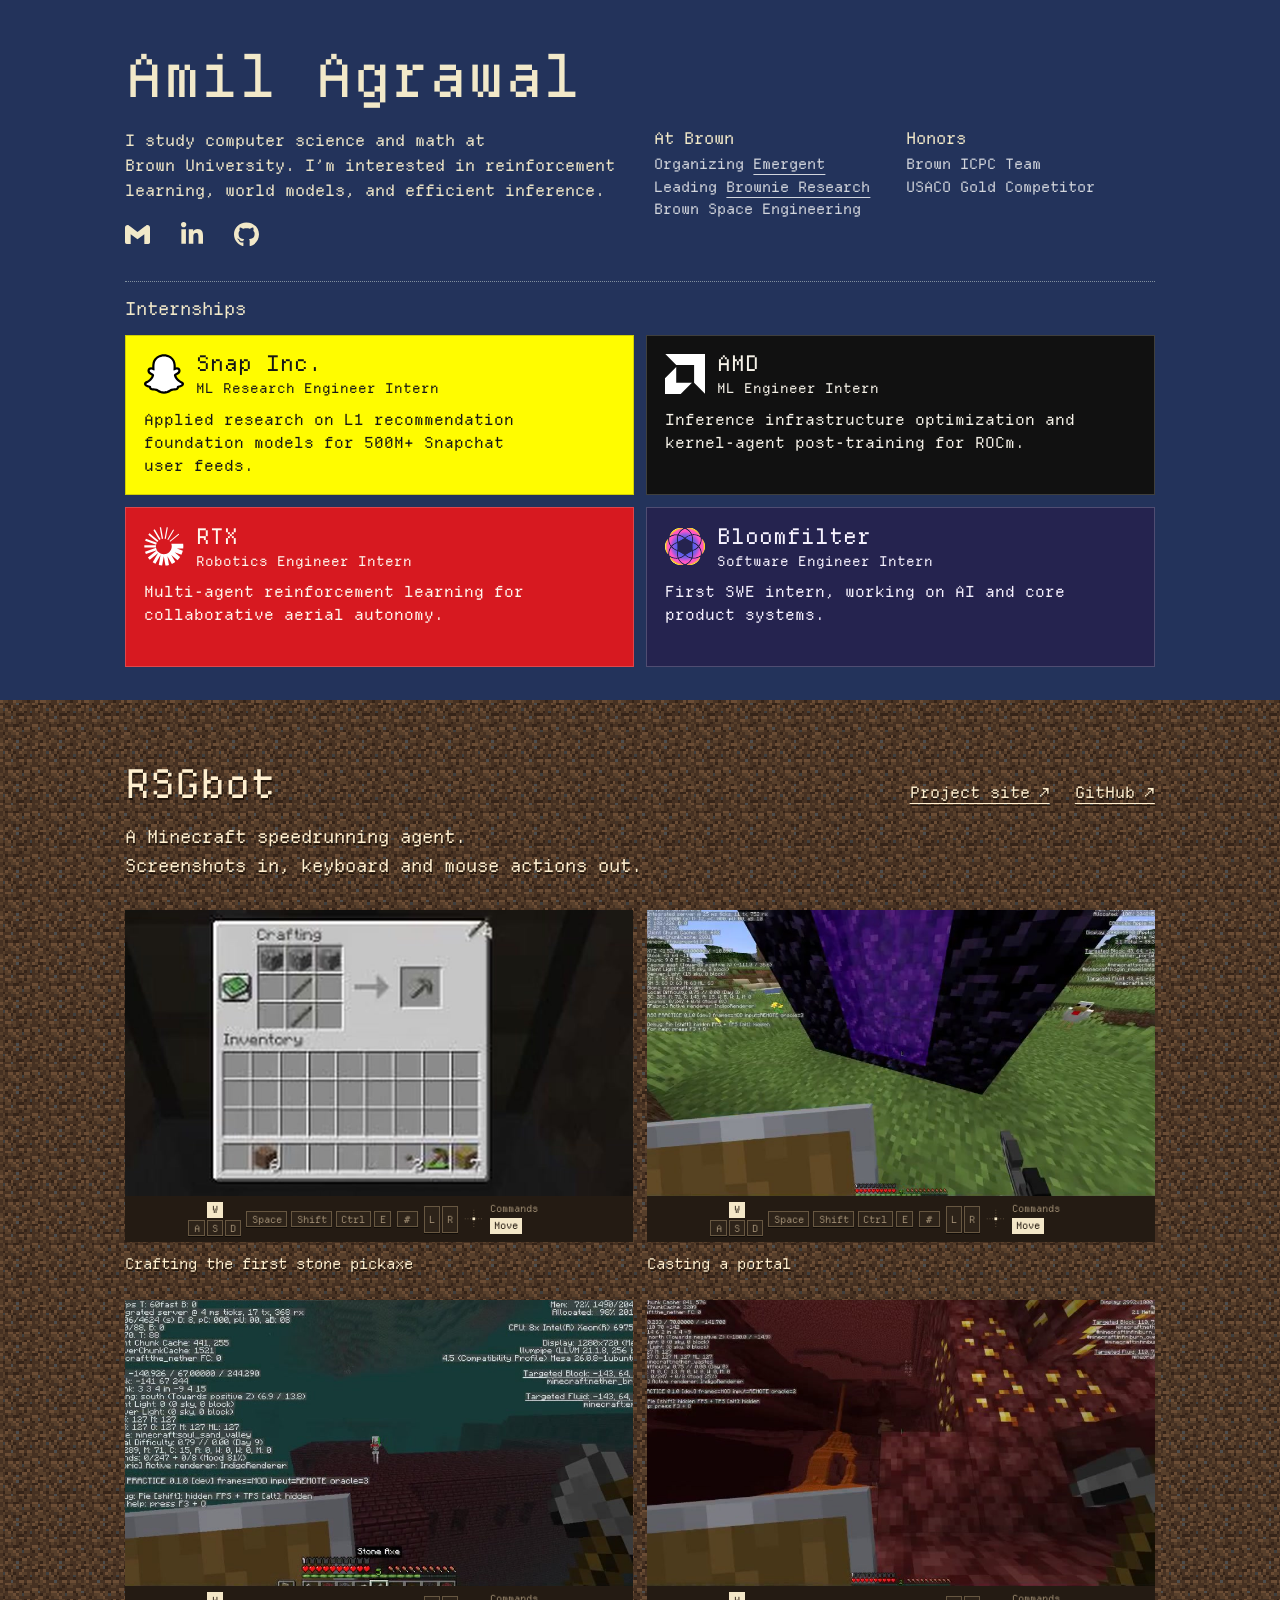
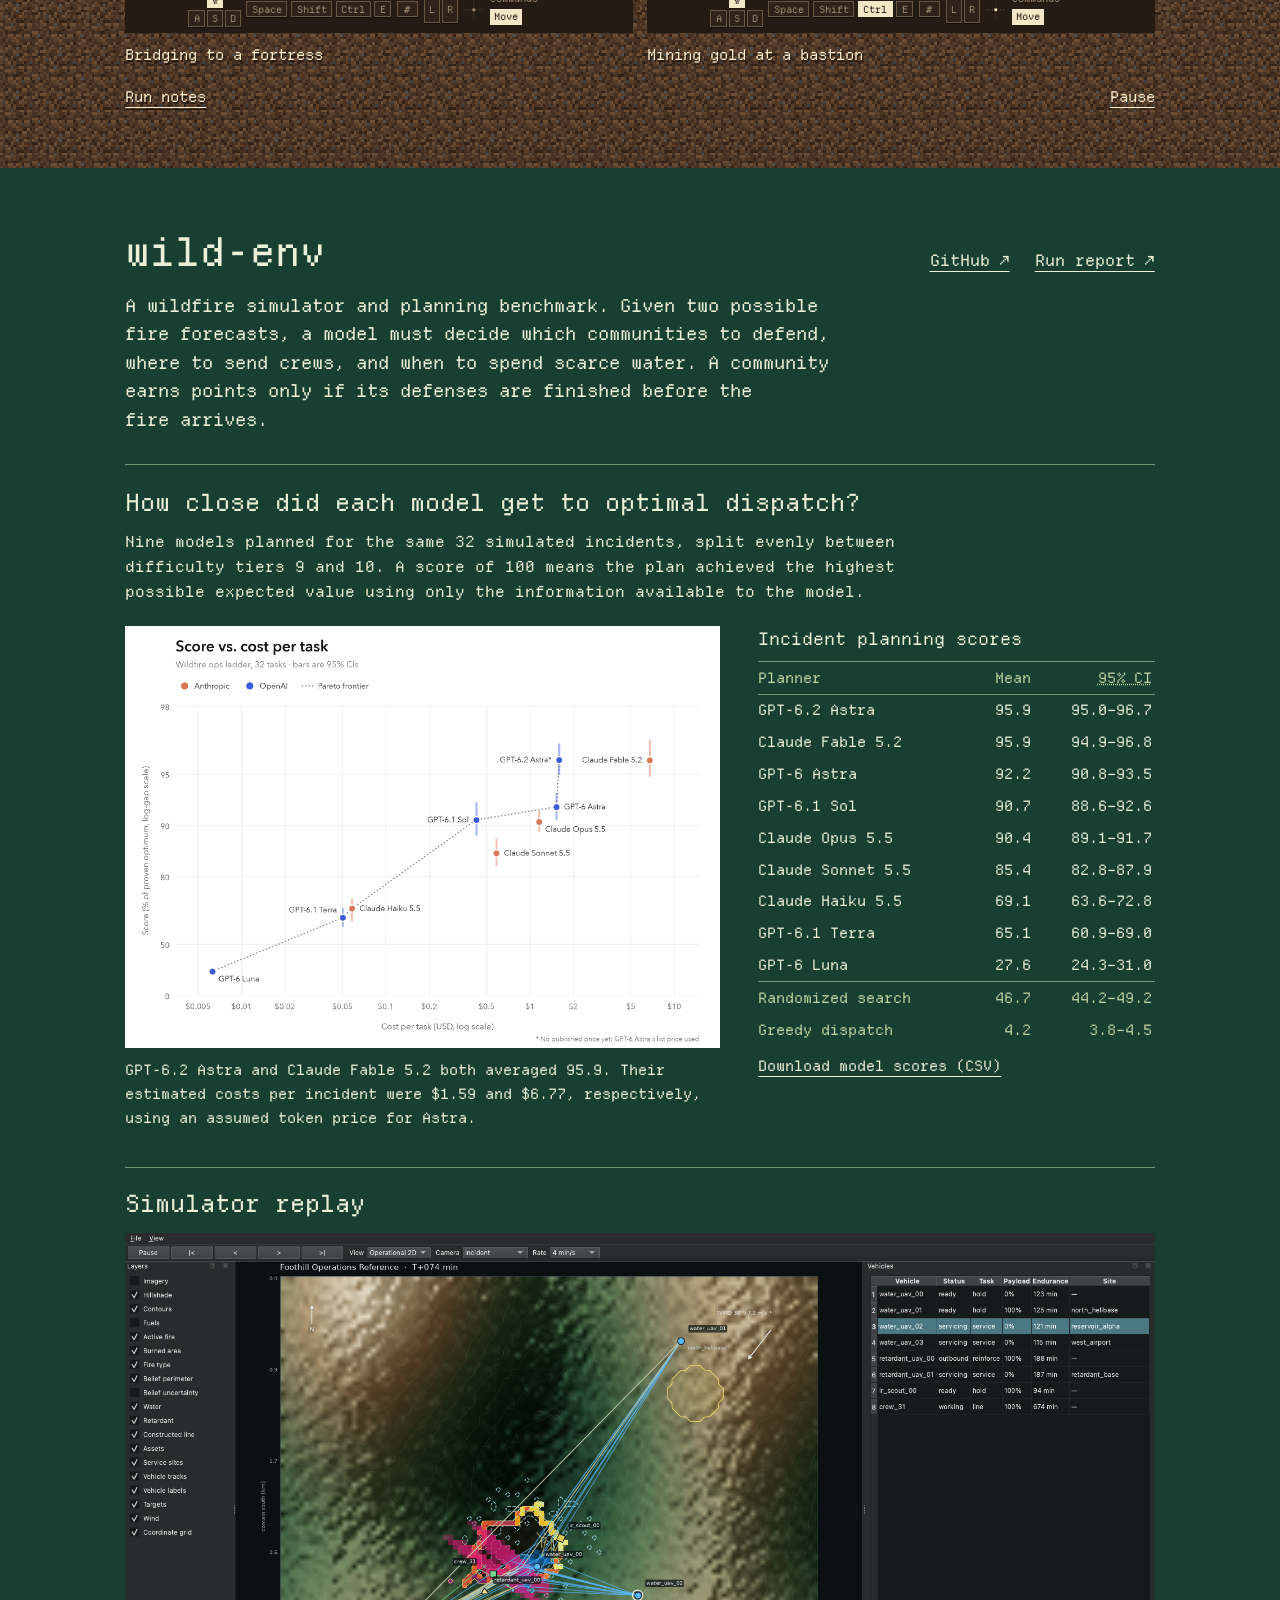
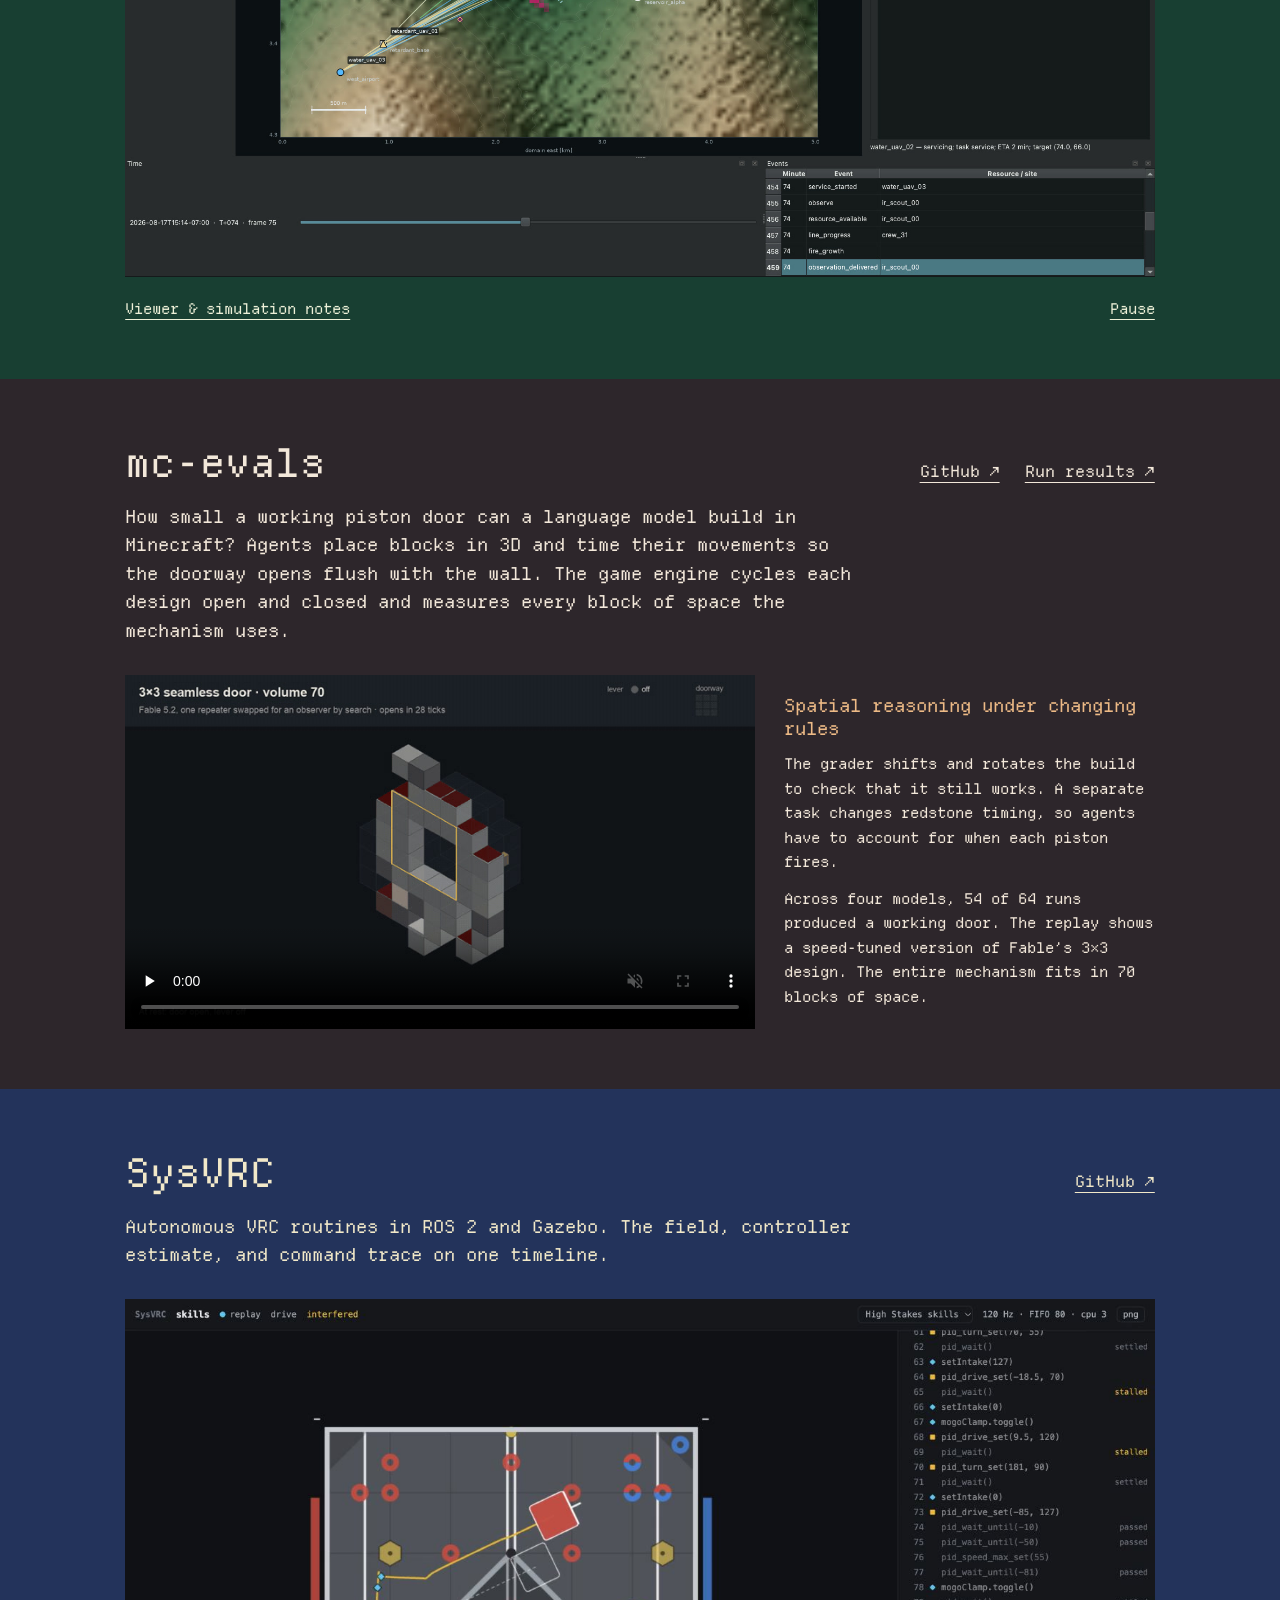
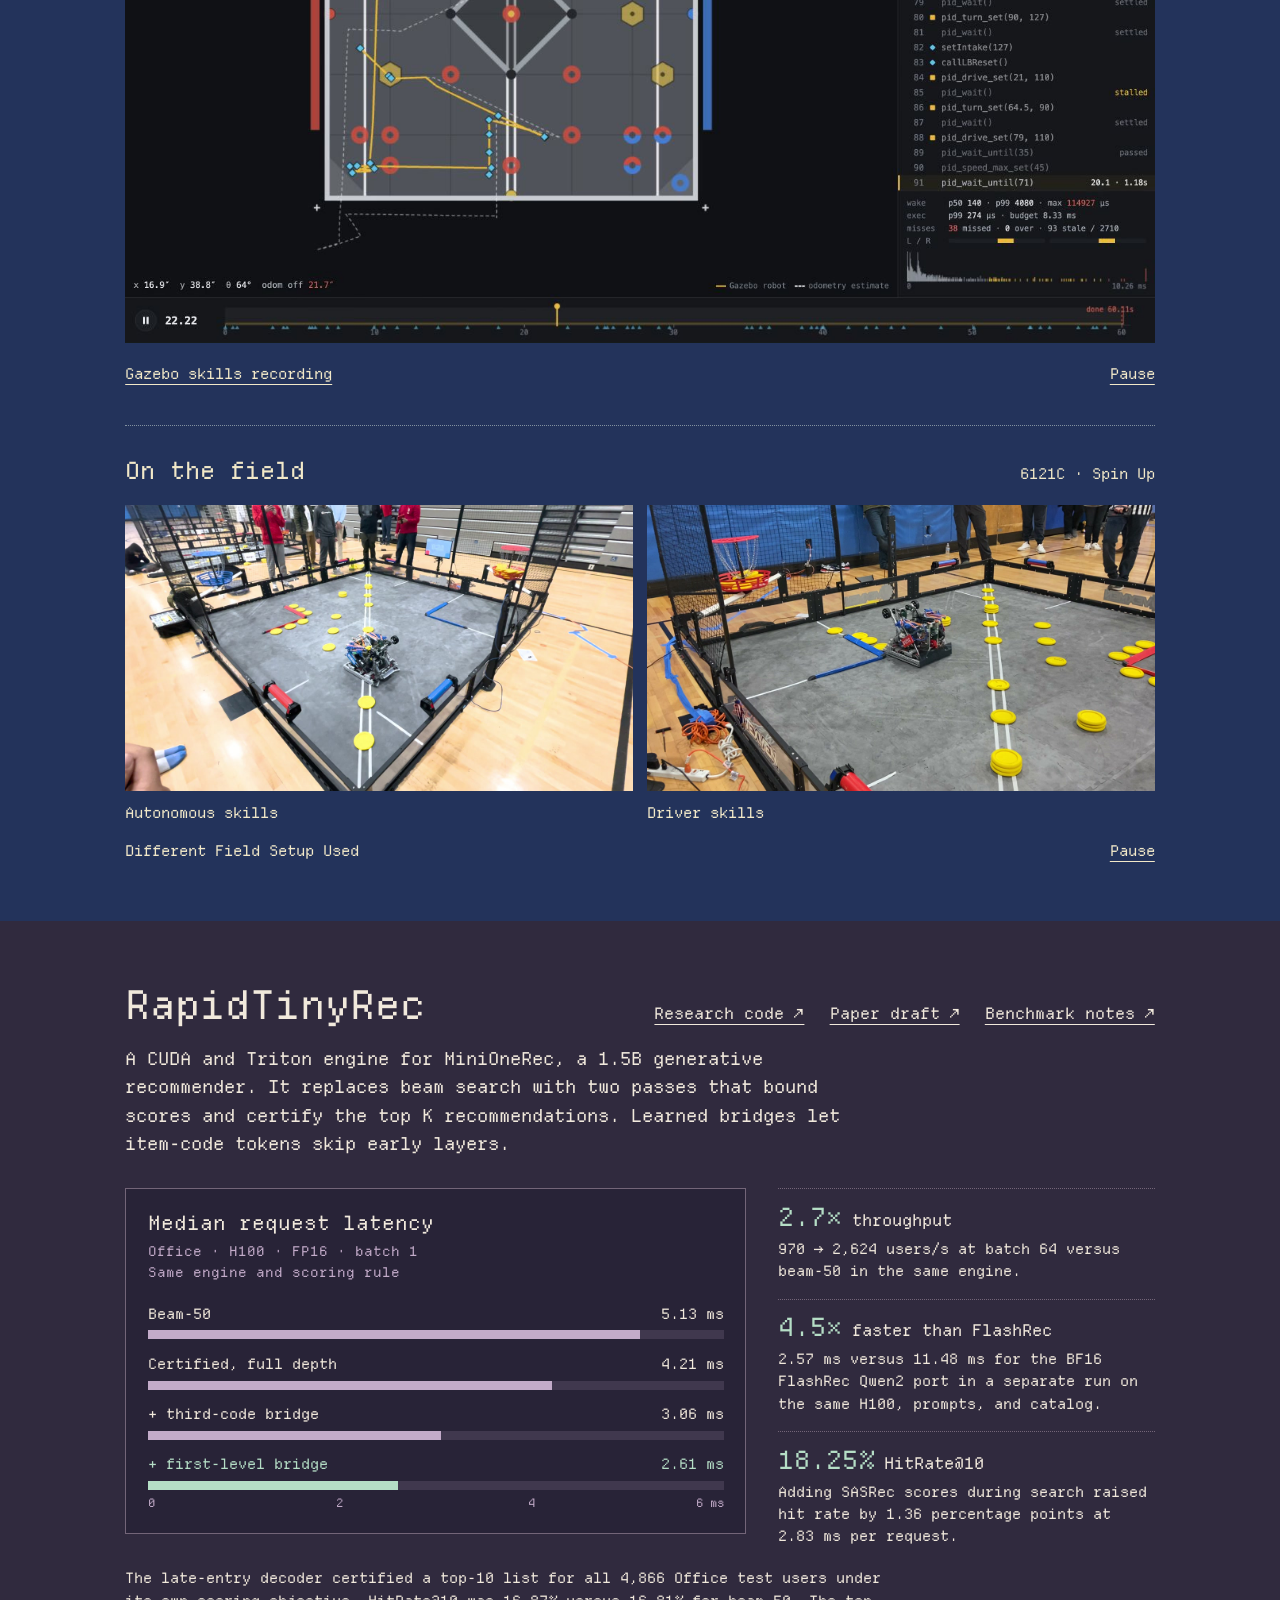
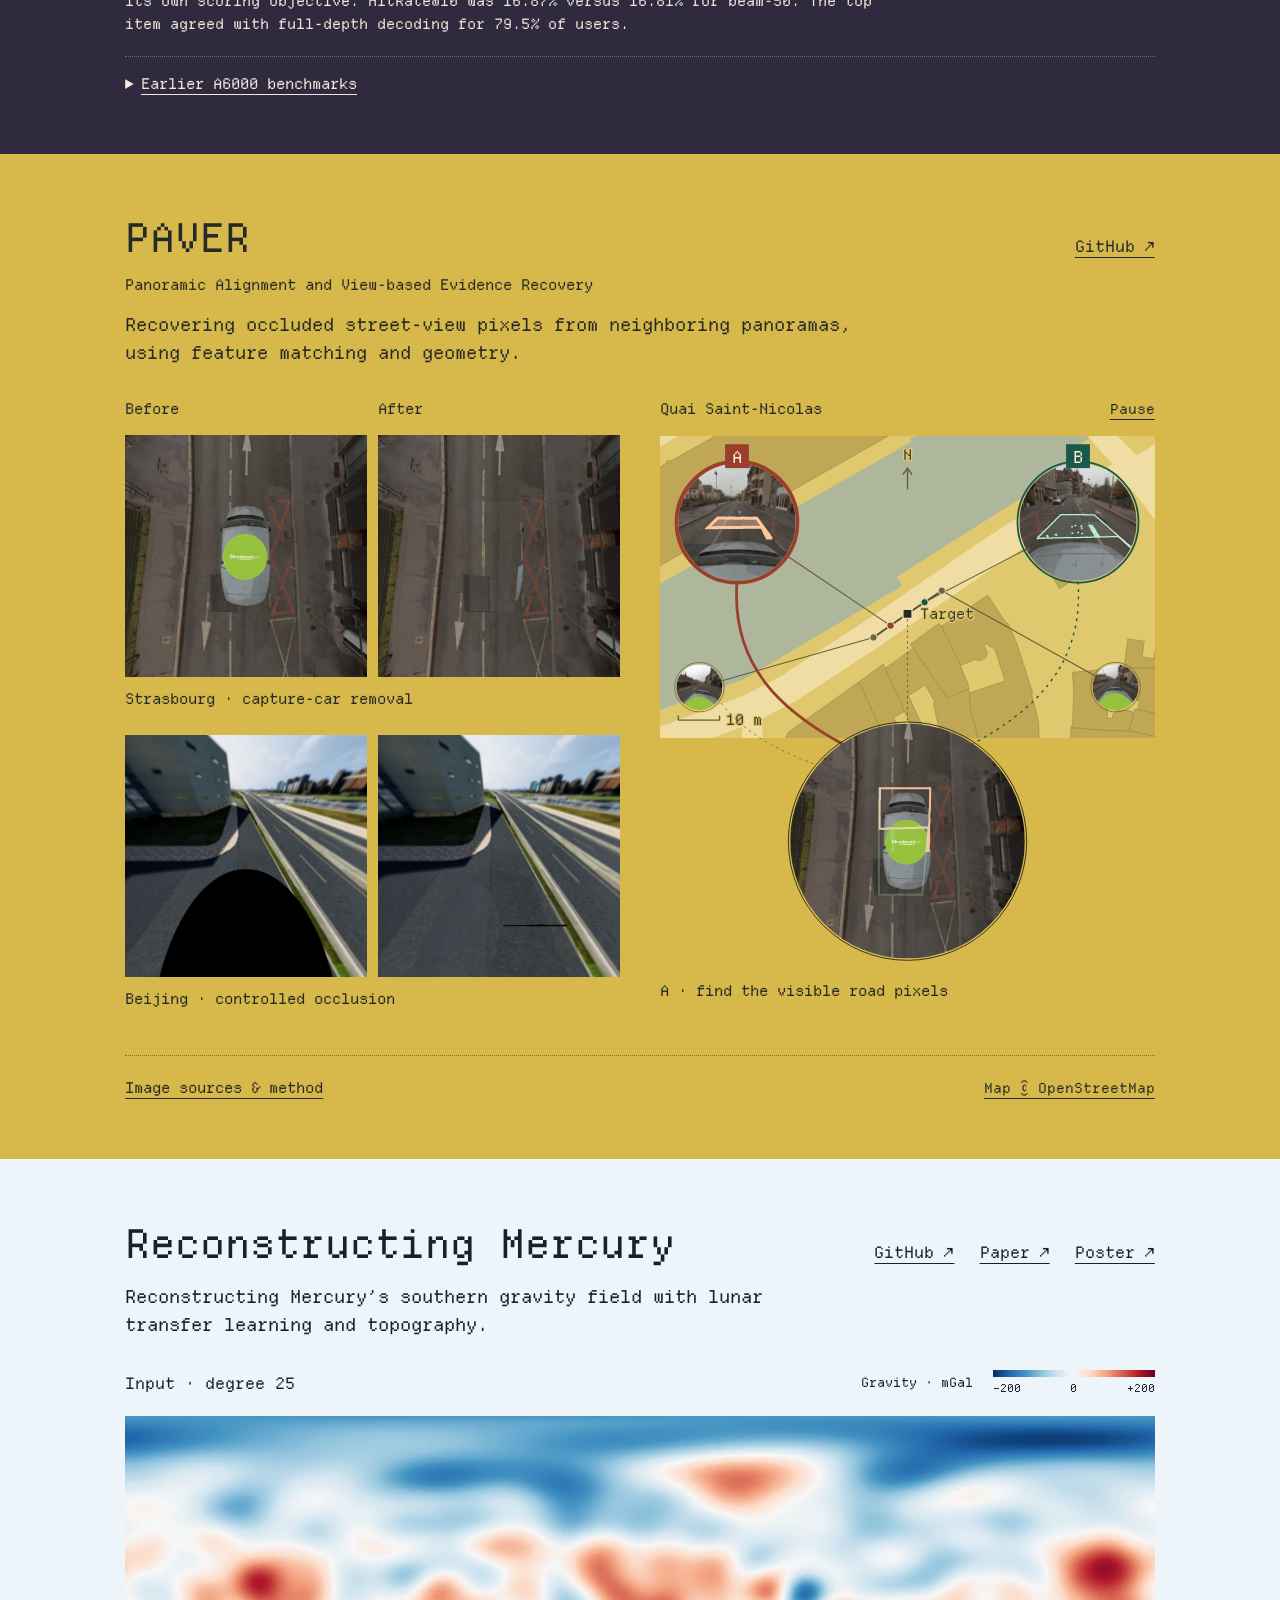
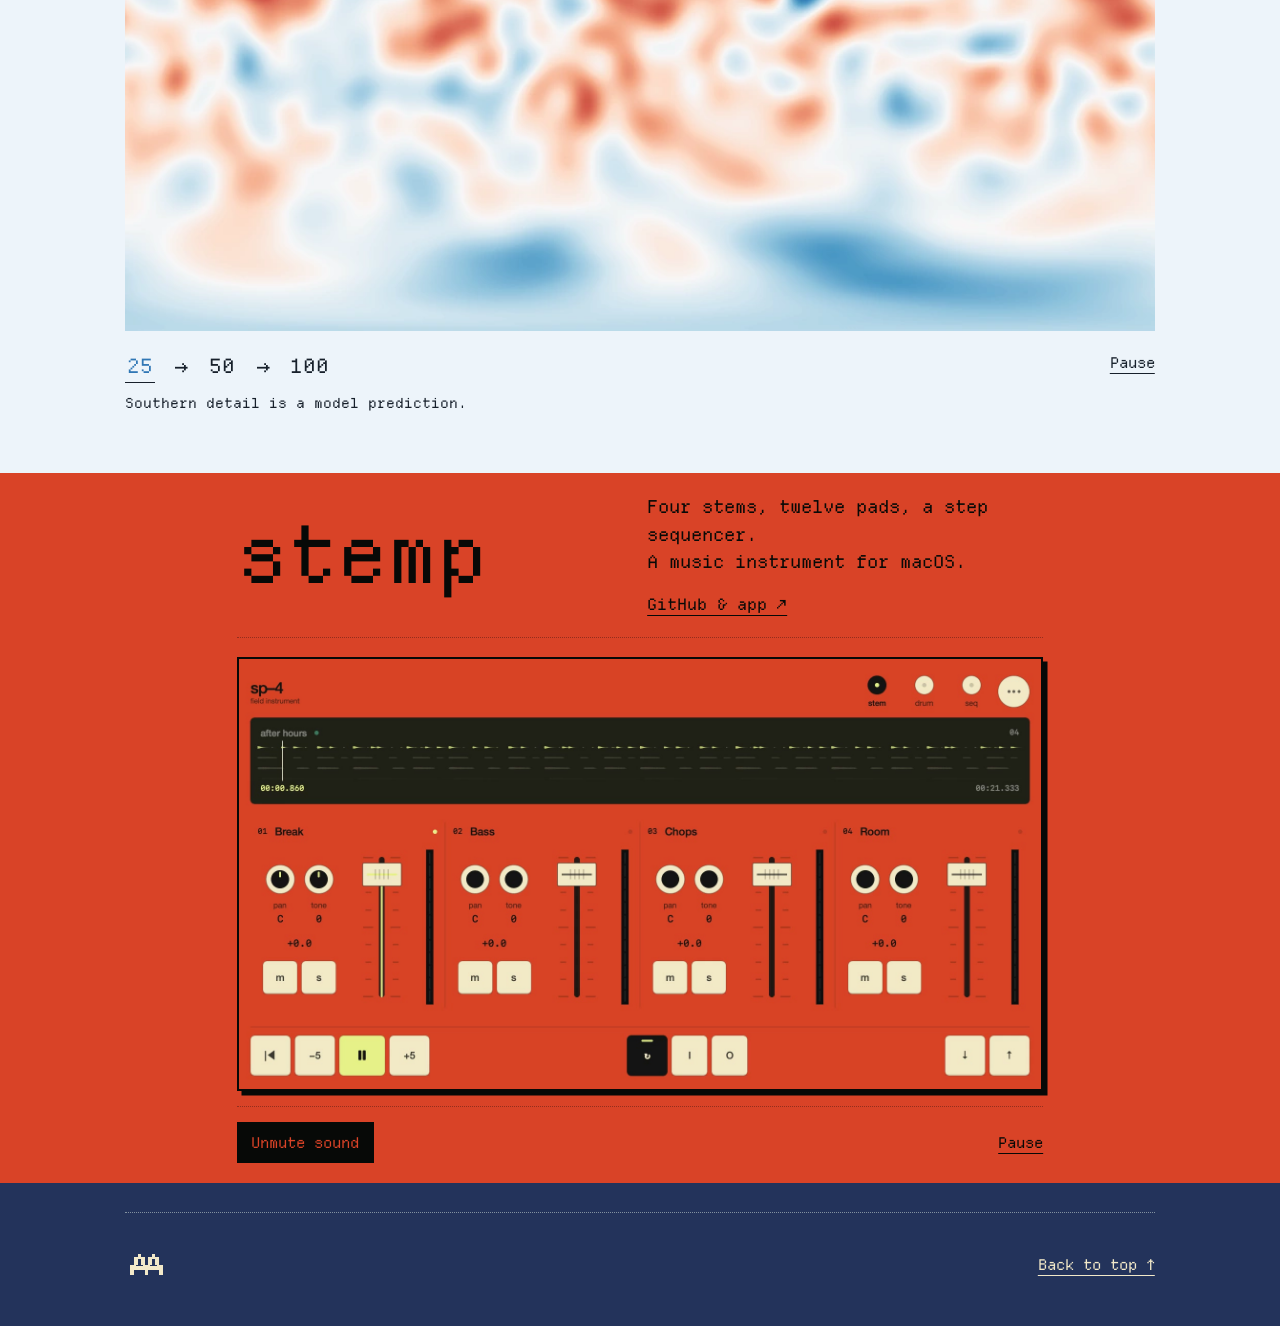
==== commit 28d77885: "Publish wild-env incident planning scores and cost comparison" ====
--- a/index.html
+++ b/index.html
@@ -9,7 +9,7 @@
   <link rel="icon" href="assets/aa-icon-96.png" type="image/png" sizes="96x96">
   <link rel="icon" href="assets/mark.svg?v=aa" type="image/svg+xml" sizes="any">
   <link rel="apple-touch-icon" href="assets/aa-icon-180.png">
-  <link rel="stylesheet" href="style.css?v=mc-evals"><script type="module" src="app.js?v=rapid-overall-v3"></script>
+  <link rel="stylesheet" href="style.css?v=wild-results"><script type="module" src="app.js?v=rapid-overall-v3"></script>
 <script type="module" src="analytics.js?v=1"></script>
 </head>
 <body>
@@ -65,7 +65,46 @@
   <div class="media-footer"><details><summary>Run notes</summary><div class="notes"><p>Excerpts from longer agent runs, with thinking intervals removed or accelerated. The strips replay timestamped agent commands: highlights show explicit requested controls, while higher-level skills remain named actions. These archives do not contain measured key-down or mouse-event traces. Select a clip for its source and outcome.</p></div></details><button class="motion" data-motion-for="rsg-quad">Pause</button></div>
  </div></section>
  <section class="project wild" id="wild-env" aria-labelledby="wild-title"><div class="width">
-  <header class="project-heading"><h2 id="wild-title"><a href="https://github.com/amilcodes/wild-env">wild-env</a></h2><div class="project-summary"><p>An evaluation for multi-agent wildfire response. Dispatch policies face the same simulated fires with delayed fire reports, limited fuel, and queues at refill sites. Paired runs measure how much land burns and the expected loss of assets in the fire’s path when aircraft hold position or follow a dispatch policy.</p><nav class="project-links" aria-label="wild-env links"><a href="https://github.com/amilcodes/wild-env">GitHub ↗</a><a href="https://github.com/amilcodes/wild-env/blob/main/docs/tensor_incident_environment.md">Evaluation setup ↗</a></nav></div></header>
+  <header class="project-heading">
+   <h2 id="wild-title"><a href="https://github.com/amilcodes/wild-env">wild-env</a></h2>
+   <div class="project-summary">
+    <p>A wildfire simulator and planning benchmark. Given two possible fire forecasts, a model must decide which communities to defend, where to send crews, and when to spend scarce water. A community earns points only if its defenses are finished before the fire arrives.</p>
+    <nav class="project-links" aria-label="wild-env links"><a href="https://github.com/amilcodes/wild-env">GitHub ↗</a><a href="assets/wild-env-eval-v2.txt">Run report ↗</a></nav>
+   </div>
+  </header>
+  <section class="wild-results" aria-labelledby="wild-results-title">
+   <h3 id="wild-results-title">How close did each model get to optimal dispatch?</h3>
+   <p class="wild-method">Nine models planned for the same 32 simulated incidents, split evenly between difficulty tiers 9 and 10. A score of 100 means the plan achieved the highest possible expected value using only the information available to the model.</p>
+   <div class="wild-results-grid">
+    <figure class="wild-plot">
+     <a href="assets/wild-env-score-cost.webp" aria-label="Open the full-size planning score versus cost chart"><img src="assets/wild-env-score-cost.webp" width="2200" height="1560" loading="lazy" alt="Planning score versus estimated cost per incident, with 95% confidence intervals. GPT-6.2 Astra and Claude Fable 5.2 both reach 95.9."></a>
+     <figcaption>GPT-6.2 Astra and Claude Fable 5.2 both averaged 95.9. Their estimated costs per incident were $1.59 and $6.77, respectively, using an assumed token price for Astra.</figcaption>
+    </figure>
+    <div class="wild-scores">
+     <table>
+      <caption>Incident planning scores</caption>
+      <thead><tr><th scope="col">Planner</th><th scope="col">Mean</th><th scope="col"><abbr title="95% bootstrap confidence interval">95% CI</abbr></th></tr></thead>
+      <tbody>
+       <tr><th scope="row">GPT-6.2 Astra</th><td>95.9</td><td>95.0–96.7</td></tr>
+       <tr><th scope="row">Claude Fable 5.2</th><td>95.9</td><td>94.9–96.8</td></tr>
+       <tr><th scope="row">GPT-6 Astra</th><td>92.2</td><td>90.8–93.5</td></tr>
+       <tr><th scope="row">GPT-6.1 Sol</th><td>90.7</td><td>88.6–92.6</td></tr>
+       <tr><th scope="row">Claude Opus 5.5</th><td>90.4</td><td>89.1–91.7</td></tr>
+       <tr><th scope="row">Claude Sonnet 5.5</th><td>85.4</td><td>82.8–87.9</td></tr>
+       <tr><th scope="row">Claude Haiku 5.5</th><td>69.1</td><td>63.6–72.8</td></tr>
+       <tr><th scope="row">GPT-6.1 Terra</th><td>65.1</td><td>60.9–69.0</td></tr>
+       <tr><th scope="row">GPT-6 Luna</th><td>27.6</td><td>24.3–31.0</td></tr>
+      </tbody>
+      <tbody class="wild-baselines">
+       <tr><th scope="row">Randomized search</th><td>46.7</td><td>44.2–49.2</td></tr>
+       <tr><th scope="row">Greedy dispatch</th><td>4.2</td><td>3.8–4.5</td></tr>
+      </tbody>
+     </table>
+     <a href="assets/wild-env-eval-v2.csv" download>Download model scores (CSV)</a>
+    </div>
+   </div>
+  </section>
+  <h3 class="wild-replay-title">Simulator replay</h3>
   <figure class="capture-wide" id="wild-capture"><button class="capture-open" data-capture="wild-viewer-film" aria-label="Open the wild-env viewer recording"><video autoplay muted loop playsinline preload="metadata" width="1920" height="1200" poster="assets/wild-viewer-film.jpg" aria-label="The complete native wild-env viewer playing an episode, changing vehicle selection and inspecting suppression layers"><source src="assets/wild-viewer-film.mp4" type="video/mp4"></video></button></figure>
   <div class="media-footer"><details><summary>Viewer &amp; simulation notes</summary><p class="notes">The application’s own Qt interface, playing a recorded synthetic foothill scenario at four simulated minutes per second. The demonstration changes vehicle selection and suppression layers using the viewer’s original controls. Greedy assignment baseline, seed 20260726; this is not a trained policy or a real-fire forecast.</p></details><button class="motion" data-motion-for="wild-capture">Pause</button></div>
  </div></section>
--- a/style.css
+++ b/style.css
@@ -232,3 +232,33 @@
 @media (max-width: 850px) {
   .mc-example { grid-template-columns: 1fr; gap: 1.25rem; }
 }
+
+.wild-results {
+  padding-block: 1.6rem 2.5rem;
+  border-top: 1px solid var(--line);
+}
+.wild-results h3, .wild-replay-title { font-size: clamp(1.25rem, 2.3vw, 1.65rem); }
+.wild-method { max-width: 79ch; margin: .8rem 0 1.5rem; font-size: 1.06rem; line-height: 1.65; }
+.wild-results-grid {
+  display: grid;
+  grid-template-columns: minmax(0, 1.5fr) minmax(20rem, 1fr);
+  align-items: start;
+  gap: clamp(1.25rem, 3vw, 2.75rem);
+}
+.wild-plot a { display: block; }
+.wild-plot img { width: 100%; height: auto; }
+.wild-plot figcaption { margin-top: .8rem; font-size: 1rem; line-height: 1.65; }
+.wild-scores { min-width: 0; }
+.wild-scores table { width: 100%; border-collapse: collapse; font-size: 1rem; font-variant-numeric: tabular-nums; }
+.wild-scores caption { text-align: left; font-size: 1.2rem; margin-bottom: .55rem; }
+.wild-scores th { text-align: left; font-weight: normal; }
+.wild-scores th, .wild-scores td { padding: .33rem .2rem; }
+.wild-scores th:first-child { padding-left: 0; }
+.wild-scores th:not(:first-child), .wild-scores td { text-align: right; white-space: nowrap; }
+.wild-scores thead { color: var(--accent); border-block: 1px solid var(--line); }
+.wild-scores tbody + tbody { border-top: 1px solid var(--line); color: var(--accent); }
+.wild-scores > a { display: inline-block; margin-top: .65rem; font-size: 1rem; }
+.wild-replay-title { border-top: 1px solid var(--line); padding-top: 1.5rem; margin-bottom: 1rem; }
+@media (max-width: 860px) {
+  .wild-results-grid { grid-template-columns: minmax(0, 1fr); }
+}
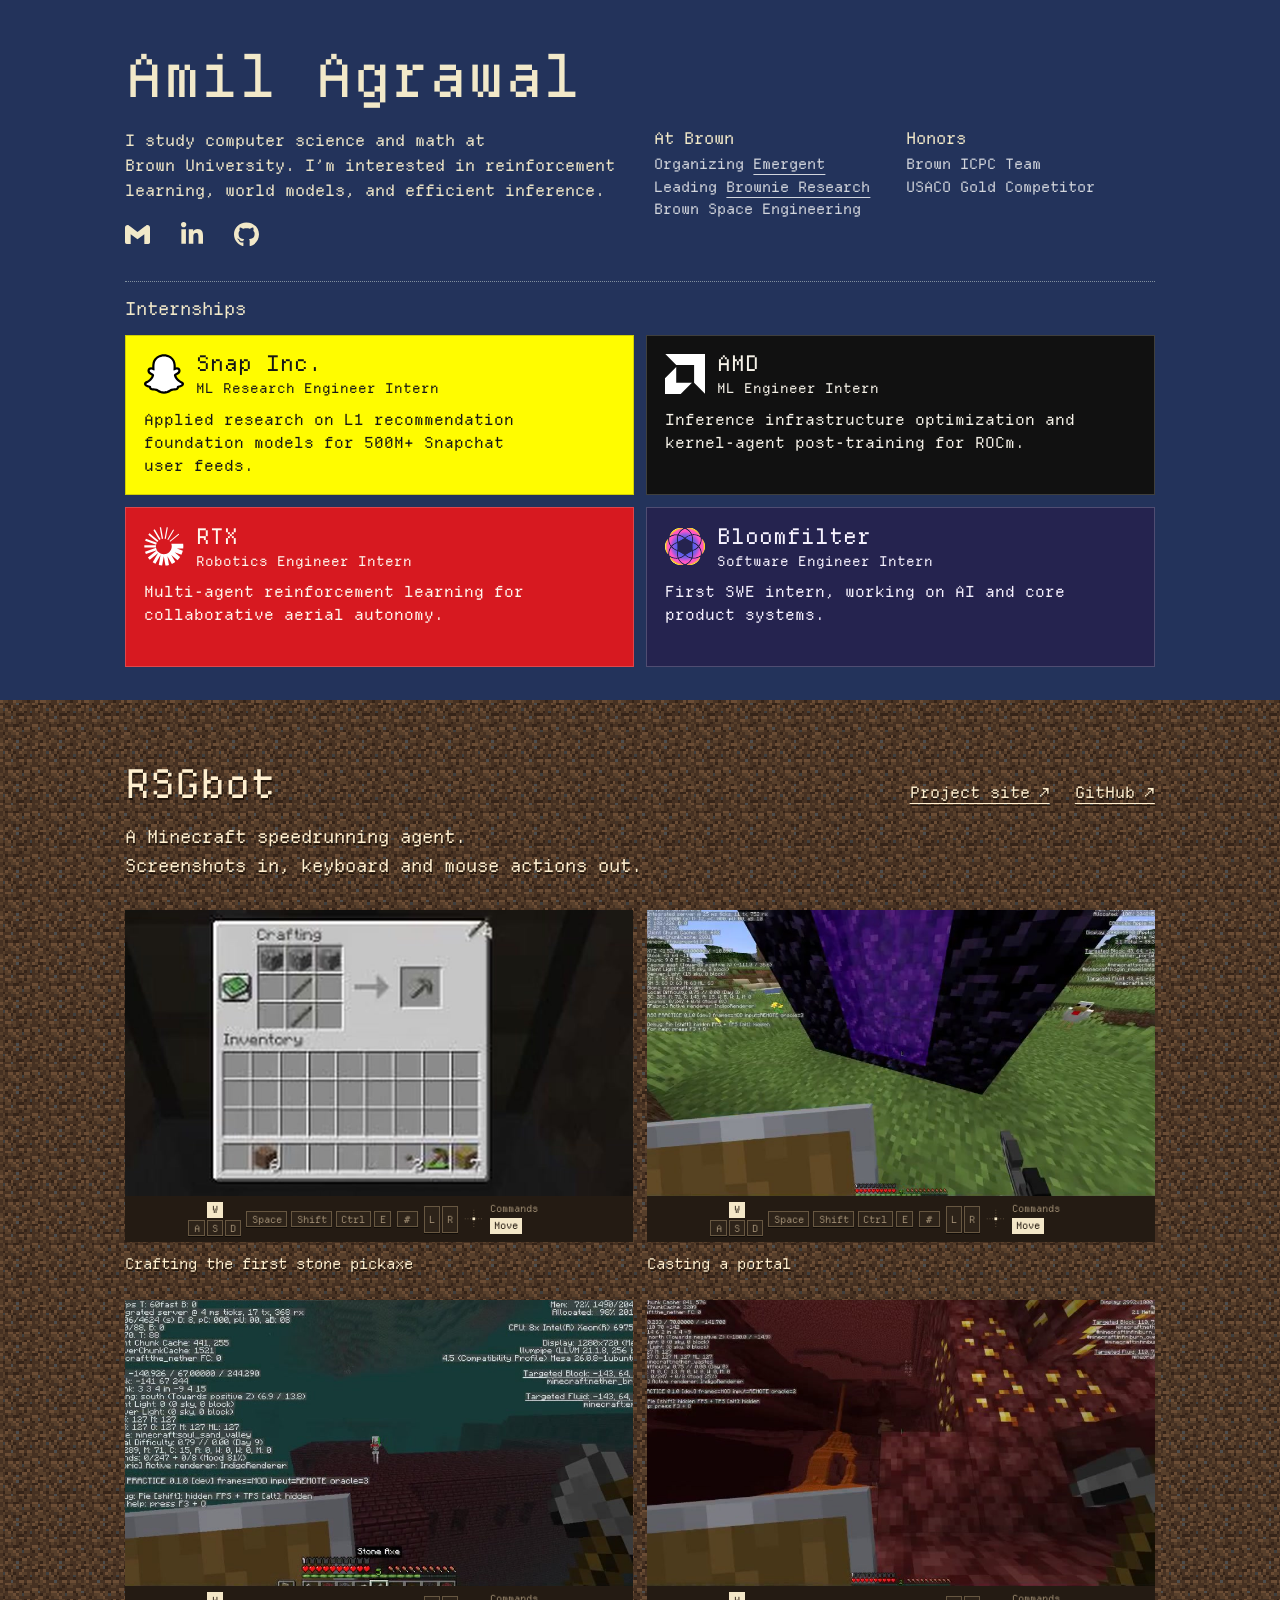
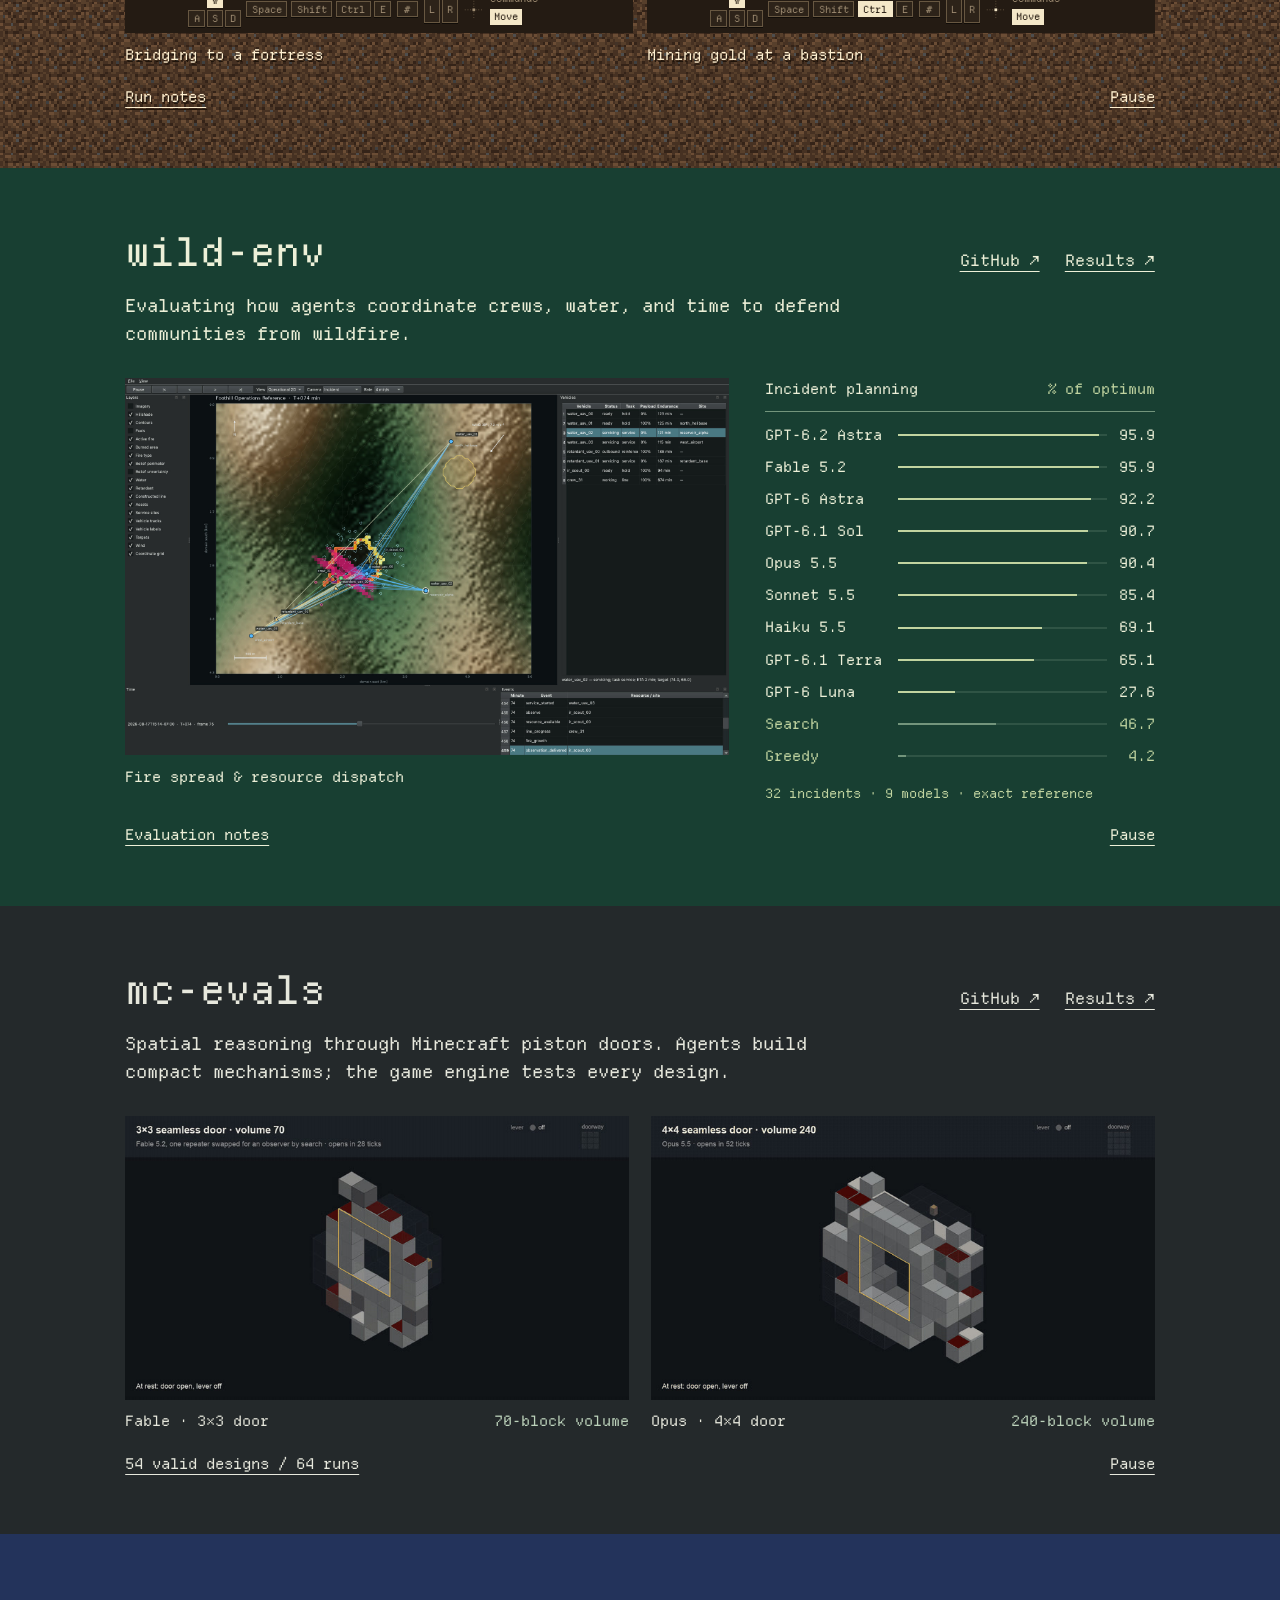
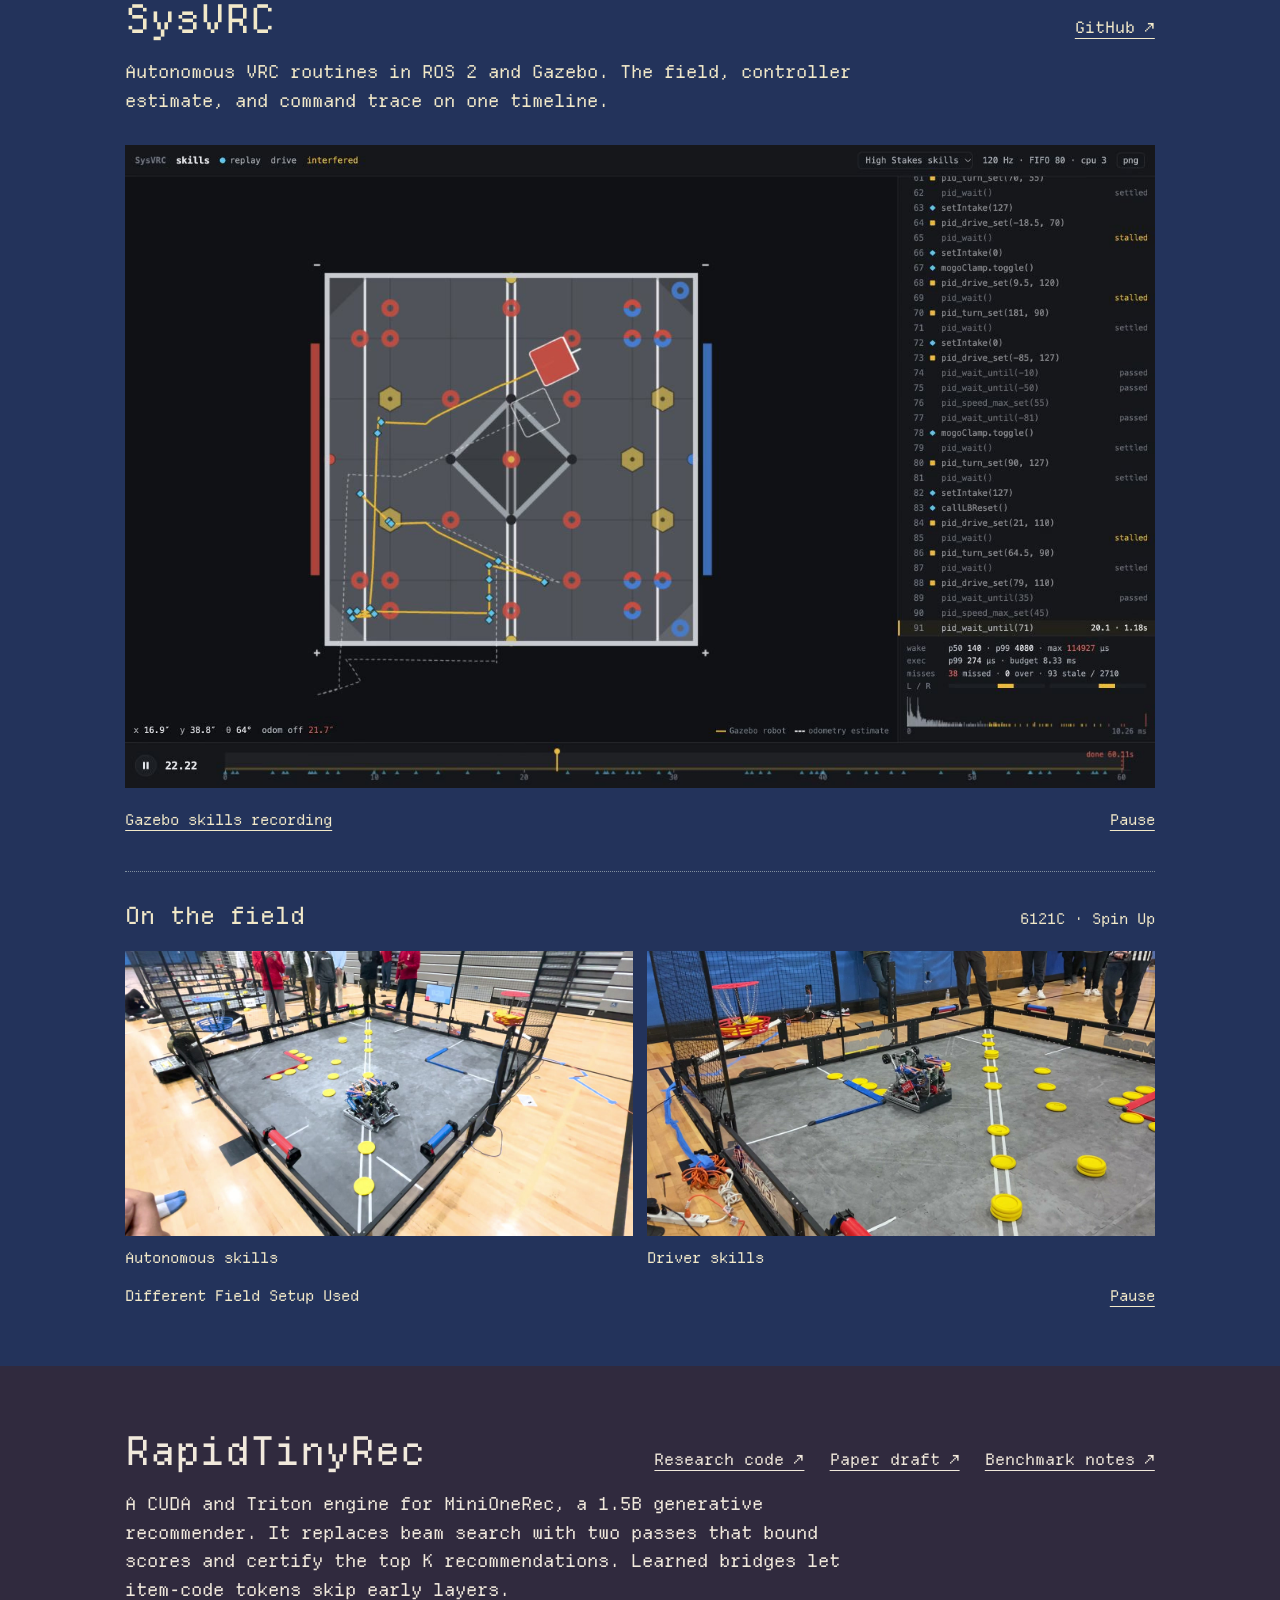
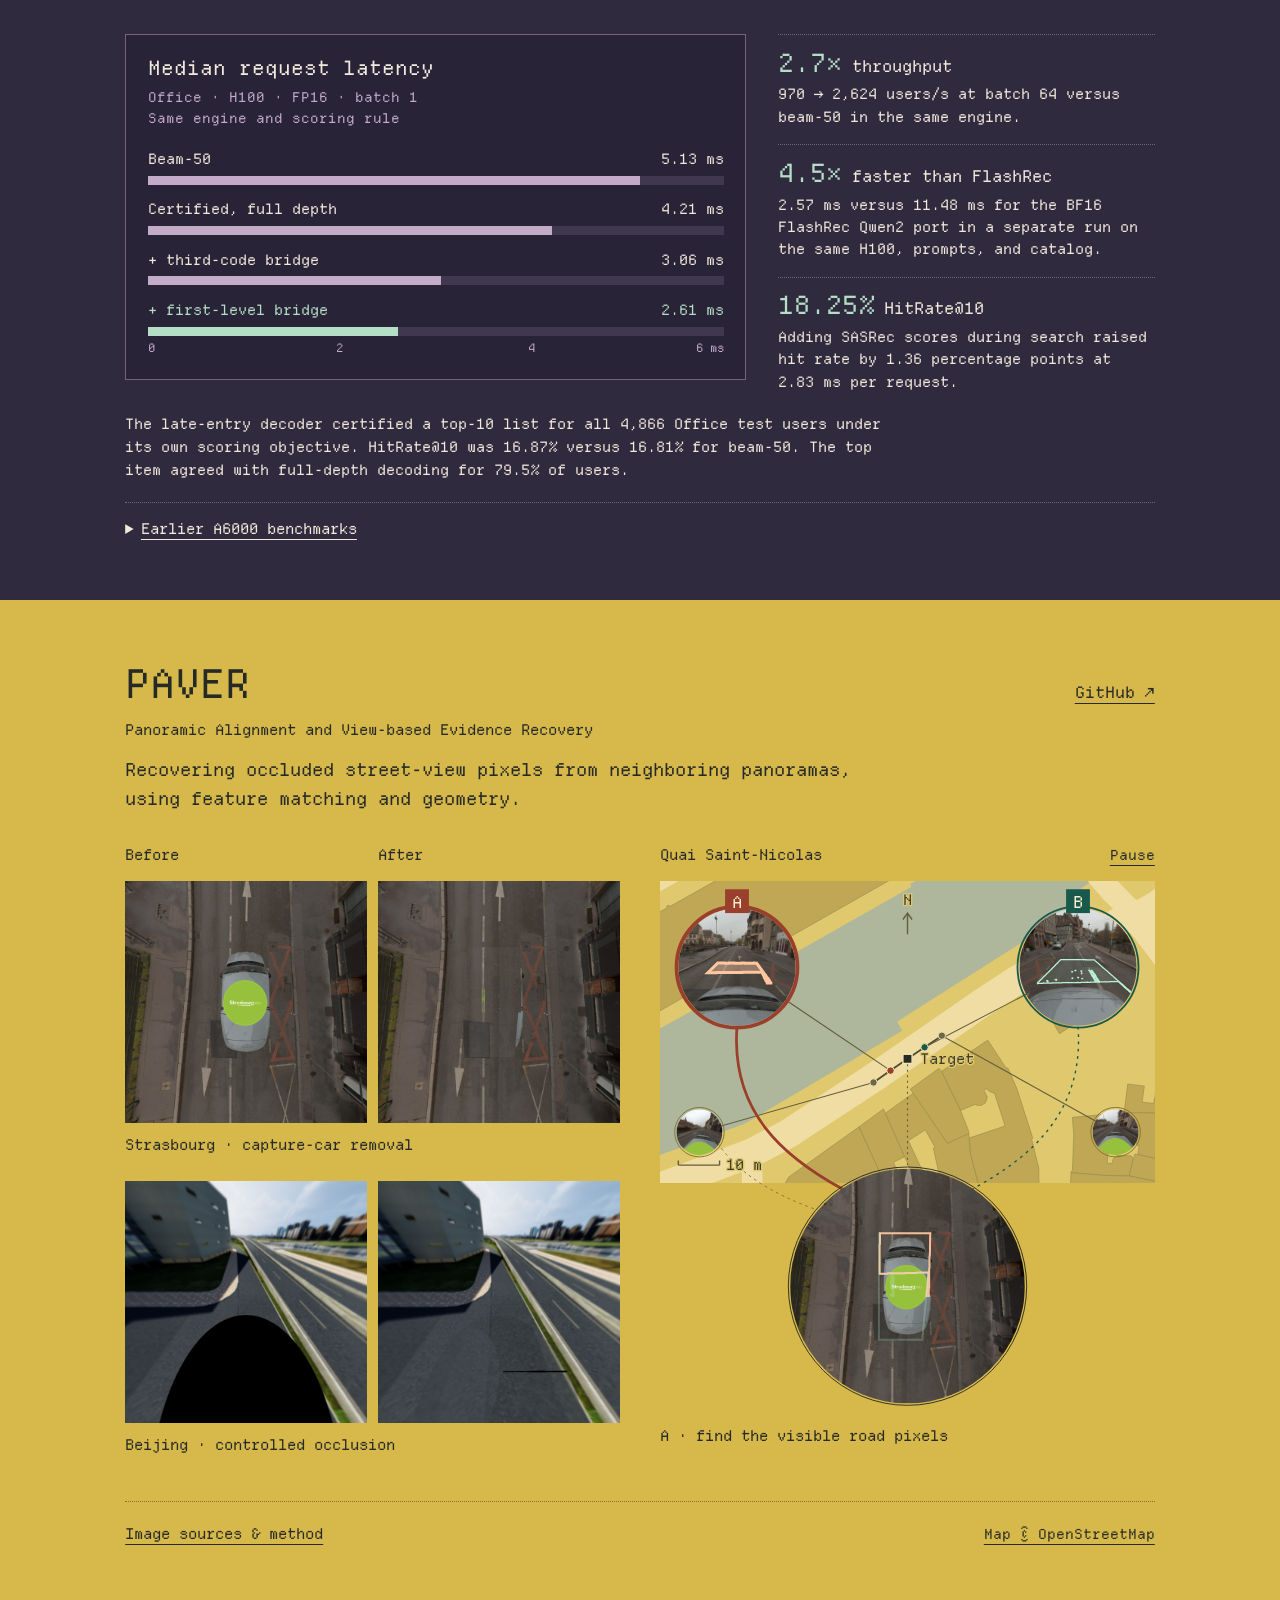
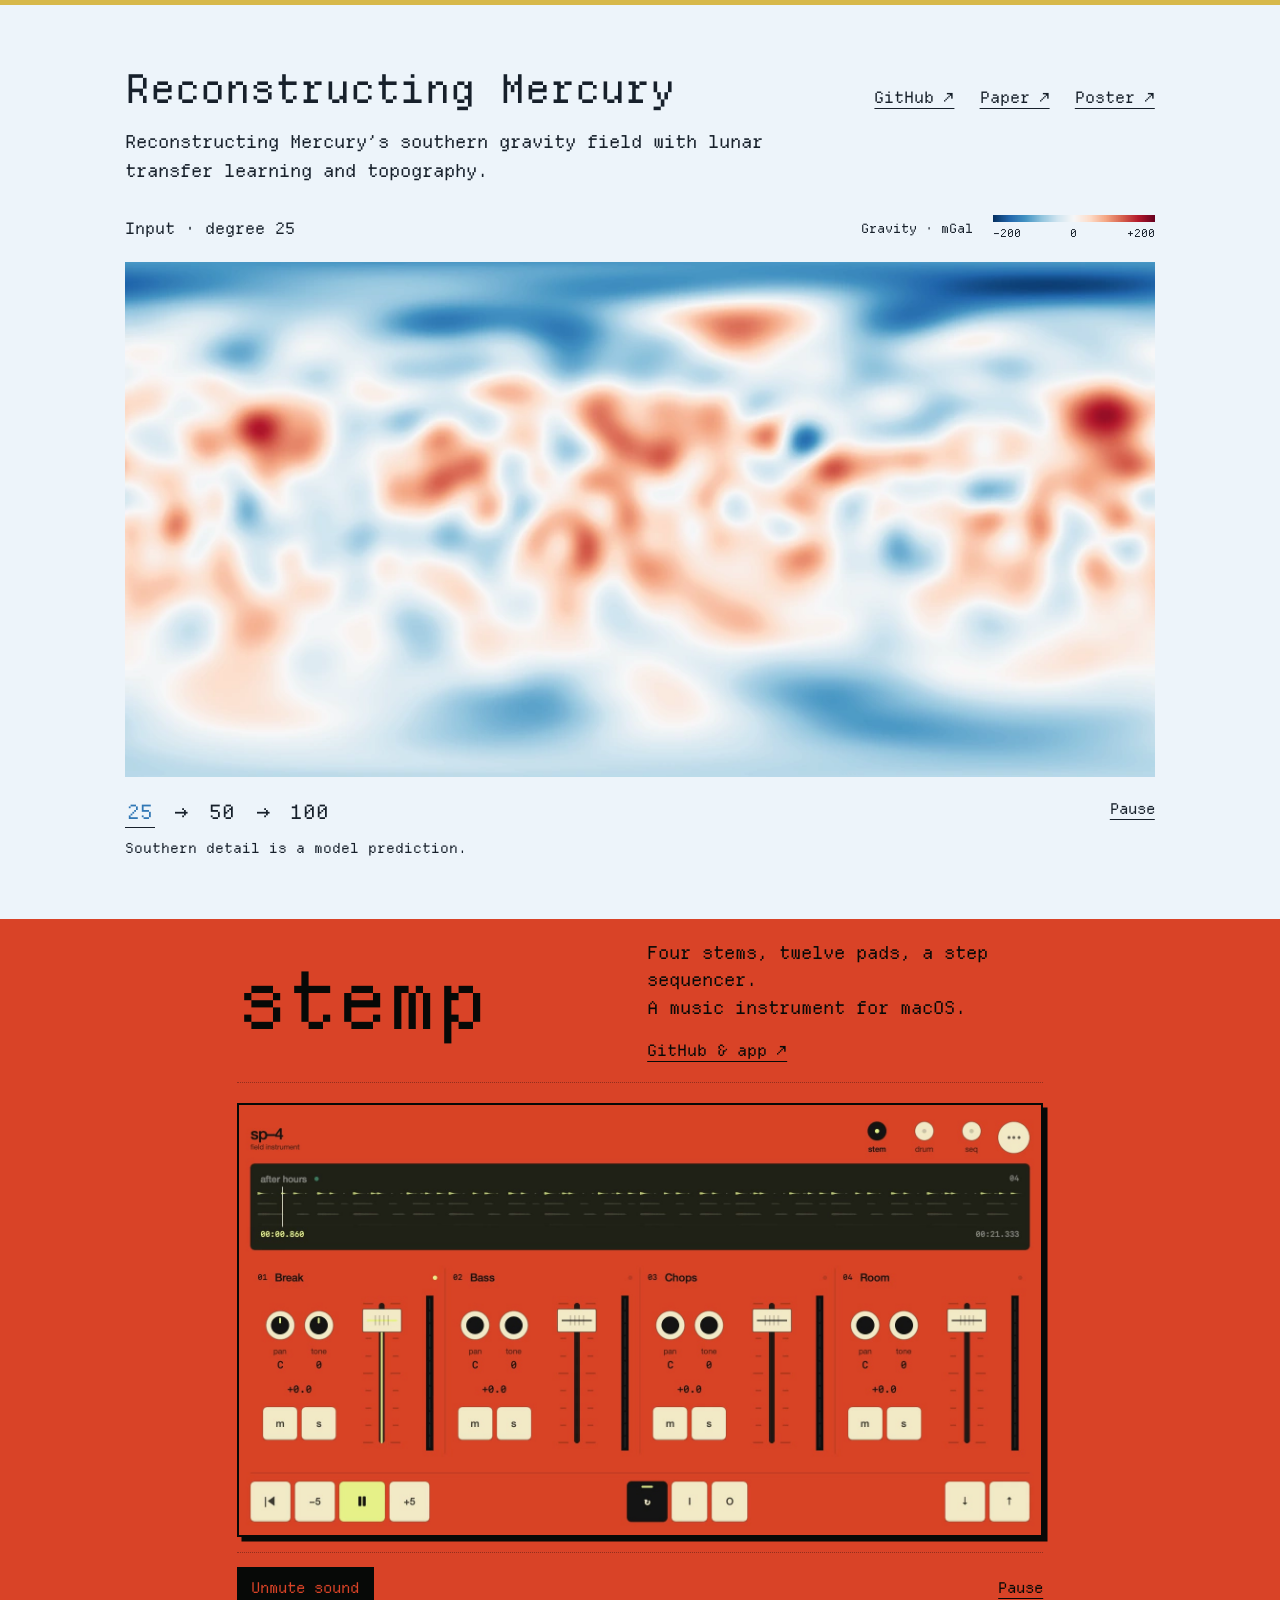
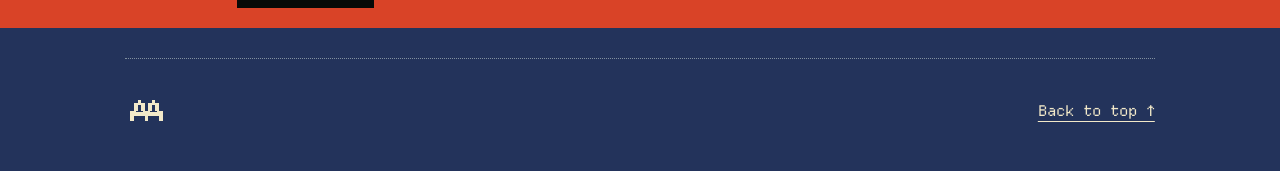
==== commit 6a2221a2: "Integrate evaluation projects with looping demos and minimal score graphics" ====
--- a/index.html
+++ b/index.html
@@ -9,7 +9,7 @@
   <link rel="icon" href="assets/aa-icon-96.png" type="image/png" sizes="96x96">
   <link rel="icon" href="assets/mark.svg?v=aa" type="image/svg+xml" sizes="any">
   <link rel="apple-touch-icon" href="assets/aa-icon-180.png">
-  <link rel="stylesheet" href="style.css?v=wild-results"><script type="module" src="app.js?v=rapid-overall-v3"></script>
+  <link rel="stylesheet" href="style.css?v=integrated-evals"><script type="module" src="app.js?v=integrated-evals"></script>
 <script type="module" src="analytics.js?v=1"></script>
 </head>
 <body>
@@ -65,70 +65,32 @@
   <div class="media-footer"><details><summary>Run notes</summary><div class="notes"><p>Excerpts from longer agent runs, with thinking intervals removed or accelerated. The strips replay timestamped agent commands: highlights show explicit requested controls, while higher-level skills remain named actions. These archives do not contain measured key-down or mouse-event traces. Select a clip for its source and outcome.</p></div></details><button class="motion" data-motion-for="rsg-quad">Pause</button></div>
  </div></section>
  <section class="project wild" id="wild-env" aria-labelledby="wild-title"><div class="width">
-  <header class="project-heading">
-   <h2 id="wild-title"><a href="https://github.com/amilcodes/wild-env">wild-env</a></h2>
-   <div class="project-summary">
-    <p>A wildfire simulator and planning benchmark. Given two possible fire forecasts, a model must decide which communities to defend, where to send crews, and when to spend scarce water. A community earns points only if its defenses are finished before the fire arrives.</p>
-    <nav class="project-links" aria-label="wild-env links"><a href="https://github.com/amilcodes/wild-env">GitHub ↗</a><a href="assets/wild-env-eval-v2.txt">Run report ↗</a></nav>
-   </div>
-  </header>
-  <section class="wild-results" aria-labelledby="wild-results-title">
-   <h3 id="wild-results-title">How close did each model get to optimal dispatch?</h3>
-   <p class="wild-method">Nine models planned for the same 32 simulated incidents, split evenly between difficulty tiers 9 and 10. A score of 100 means the plan achieved the highest possible expected value using only the information available to the model.</p>
-   <div class="wild-results-grid">
-    <figure class="wild-plot">
-     <a href="assets/wild-env-score-cost.webp" aria-label="Open the full-size planning score versus cost chart"><img src="assets/wild-env-score-cost.webp" width="2200" height="1560" loading="lazy" alt="Planning score versus estimated cost per incident, with 95% confidence intervals. GPT-6.2 Astra and Claude Fable 5.2 both reach 95.9."></a>
-     <figcaption>GPT-6.2 Astra and Claude Fable 5.2 both averaged 95.9. Their estimated costs per incident were $1.59 and $6.77, respectively, using an assumed token price for Astra.</figcaption>
-    </figure>
-    <div class="wild-scores">
-     <table>
-      <caption>Incident planning scores</caption>
-      <thead><tr><th scope="col">Planner</th><th scope="col">Mean</th><th scope="col"><abbr title="95% bootstrap confidence interval">95% CI</abbr></th></tr></thead>
-      <tbody>
-       <tr><th scope="row">GPT-6.2 Astra</th><td>95.9</td><td>95.0–96.7</td></tr>
-       <tr><th scope="row">Claude Fable 5.2</th><td>95.9</td><td>94.9–96.8</td></tr>
-       <tr><th scope="row">GPT-6 Astra</th><td>92.2</td><td>90.8–93.5</td></tr>
-       <tr><th scope="row">GPT-6.1 Sol</th><td>90.7</td><td>88.6–92.6</td></tr>
-       <tr><th scope="row">Claude Opus 5.5</th><td>90.4</td><td>89.1–91.7</td></tr>
-       <tr><th scope="row">Claude Sonnet 5.5</th><td>85.4</td><td>82.8–87.9</td></tr>
-       <tr><th scope="row">Claude Haiku 5.5</th><td>69.1</td><td>63.6–72.8</td></tr>
-       <tr><th scope="row">GPT-6.1 Terra</th><td>65.1</td><td>60.9–69.0</td></tr>
-       <tr><th scope="row">GPT-6 Luna</th><td>27.6</td><td>24.3–31.0</td></tr>
-      </tbody>
-      <tbody class="wild-baselines">
-       <tr><th scope="row">Randomized search</th><td>46.7</td><td>44.2–49.2</td></tr>
-       <tr><th scope="row">Greedy dispatch</th><td>4.2</td><td>3.8–4.5</td></tr>
-      </tbody>
-     </table>
-     <a href="assets/wild-env-eval-v2.csv" download>Download model scores (CSV)</a>
-    </div>
-   </div>
-  </section>
-  <h3 class="wild-replay-title">Simulator replay</h3>
-  <figure class="capture-wide" id="wild-capture"><button class="capture-open" data-capture="wild-viewer-film" aria-label="Open the wild-env viewer recording"><video autoplay muted loop playsinline preload="metadata" width="1920" height="1200" poster="assets/wild-viewer-film.jpg" aria-label="The complete native wild-env viewer playing an episode, changing vehicle selection and inspecting suppression layers"><source src="assets/wild-viewer-film.mp4" type="video/mp4"></video></button></figure>
-  <div class="media-footer"><details><summary>Viewer &amp; simulation notes</summary><p class="notes">The application’s own Qt interface, playing a recorded synthetic foothill scenario at four simulated minutes per second. The demonstration changes vehicle selection and suppression layers using the viewer’s original controls. Greedy assignment baseline, seed 20260726; this is not a trained policy or a real-fire forecast.</p></details><button class="motion" data-motion-for="wild-capture">Pause</button></div>
+  <header class="project-heading"><h2 id="wild-title"><a href="https://github.com/amilcodes/wild-env">wild-env</a></h2><div class="project-summary"><p>Evaluating how agents coordinate crews, water, and time to defend communities from wildfire.</p><nav class="project-links" aria-label="wild-env links"><a href="https://github.com/amilcodes/wild-env">GitHub ↗</a><a href="assets/wild-env-eval-v2.txt">Results ↗</a></nav></div></header>
+  <div class="wild-layout">
+   <figure class="wild-film" id="wild-capture"><button class="capture-open" data-capture="wild-viewer-film" aria-label="Open the wild-env viewer recording"><video autoplay muted loop playsinline preload="metadata" width="1920" height="1200" poster="assets/wild-viewer-film.jpg" aria-label="Wildfire simulator replay with aircraft dispatch and suppression layers"><source src="assets/wild-viewer-film.mp4" type="video/mp4"></video></button><figcaption>Fire spread &amp; resource dispatch</figcaption></figure>
+   <figure class="wild-ranking" id="wild-results-title"><figcaption><span>Incident planning</span><span>% of optimum</span></figcaption><ol>
+<li><span>GPT-6.2 Astra</span><span class="wild-bar" aria-hidden="true"><i style="width:95.864%"></i></span><span>95.9</span></li>
+<li><span>Fable 5.2</span><span class="wild-bar" aria-hidden="true"><i style="width:95.8541%"></i></span><span>95.9</span></li>
+<li><span>GPT-6 Astra</span><span class="wild-bar" aria-hidden="true"><i style="width:92.1903%"></i></span><span>92.2</span></li>
+<li><span>GPT-6.1 Sol</span><span class="wild-bar" aria-hidden="true"><i style="width:90.6899%"></i></span><span>90.7</span></li>
+<li><span>Opus 5.5</span><span class="wild-bar" aria-hidden="true"><i style="width:90.439%"></i></span><span>90.4</span></li>
+<li><span>Sonnet 5.5</span><span class="wild-bar" aria-hidden="true"><i style="width:85.3866%"></i></span><span>85.4</span></li>
+<li><span>Haiku 5.5</span><span class="wild-bar" aria-hidden="true"><i style="width:69.0668%"></i></span><span>69.1</span></li>
+<li><span>GPT-6.1 Terra</span><span class="wild-bar" aria-hidden="true"><i style="width:65.0925%"></i></span><span>65.1</span></li>
+<li><span>GPT-6 Luna</span><span class="wild-bar" aria-hidden="true"><i style="width:27.5784%"></i></span><span>27.6</span></li>
+<li class="baseline"><span>Search</span><span class="wild-bar" aria-hidden="true"><i style="width:46.7%"></i></span><span>46.7</span></li>
+<li class="baseline"><span>Greedy</span><span class="wild-bar" aria-hidden="true"><i style="width:4.2%"></i></span><span>4.2</span></li>
+   </ol><p>32 incidents · 9 models · exact reference</p></figure>
+  </div>
+  <div class="media-footer"><details><summary>Evaluation notes</summary><div class="notes"><p>The planning benchmark scores synthetic community-defense tasks with deadlines, shared water, and uncertain forecasts. Each model gets one call per incident. Scores average expected value across both forecast worlds, normalized by a proven optimum with the same information. Tiers 9 and 10 each contribute 16 incidents.</p><p>GPT-6.2 Astra and Fable 5.2 both round to 95.9. Their paired difference has a 95% confidence interval of −1.0 to 1.0 points. Search uses 256 randomized plans. The replay shows the project's fire simulator running a greedy dispatch policy.</p><p><a href="assets/wild-env-eval-v2.txt">Full results &amp; confidence intervals</a> · <a href="assets/wild-env-eval-v2.csv">Score and cost data</a></p></div></details><button class="motion" data-motion-for="wild-capture">Pause</button></div>
  </div></section>
  <section class="project mc-evals" id="mc-evals" aria-labelledby="mc-title"><div class="width">
-  <header class="project-heading">
-   <h2 id="mc-title"><a href="https://github.com/amilcodes/mc-evals">mc-evals</a></h2>
-   <div class="project-summary">
-    <p>How small a working piston door can a language model build in Minecraft? Agents place blocks in 3D and time their movements so the doorway opens flush with the wall. The game engine cycles each design open and closed and measures every block of space the mechanism uses.</p>
-    <nav class="project-links" aria-label="mc-evals links">
-     <a href="https://github.com/amilcodes/mc-evals">GitHub ↗</a>
-     <a href="https://github.com/amilcodes/mc-evals#results">Run results ↗</a>
-    </nav>
-   </div>
-  </header>
-  <figure class="mc-example">
-   <video controls muted playsinline preload="none" width="720" height="406" poster="assets/mc-evals-door.jpg" aria-label="Replay of a compact three-by-three Minecraft piston door closing and opening">
-    <source src="assets/mc-evals-door.mp4" type="video/mp4">
-   </video>
-   <figcaption>
-    <h3>Spatial reasoning under changing rules</h3>
-    <p>The grader shifts and rotates the build to check that it still works. A separate task changes redstone timing, so agents have to account for when each piston fires.</p>
-    <p>Across four models, 54 of 64 runs produced a working door. The replay shows a speed-tuned version of Fable’s 3×3 design. The entire mechanism fits in 70 blocks of space.</p>
-   </figcaption>
-  </figure>
+  <header class="project-heading"><h2 id="mc-title"><a href="https://github.com/amilcodes/mc-evals">mc-evals</a></h2><div class="project-summary"><p>Spatial reasoning through Minecraft piston doors. Agents build compact mechanisms; the game engine tests every design.</p><nav class="project-links" aria-label="mc-evals links"><a href="https://github.com/amilcodes/mc-evals">GitHub ↗</a><a href="https://github.com/amilcodes/mc-evals#results">Results ↗</a></nav></div></header>
+  <div class="mc-films" id="mc-captures">
+   <figure><button class="capture-open" data-capture="mc-evals-door" aria-label="Open the three-by-three piston door replay"><video autoplay muted loop playsinline preload="metadata" width="720" height="406" poster="assets/mc-evals-door.jpg"><source src="assets/mc-evals-door.mp4" type="video/mp4"></video></button><figcaption><span>Fable · 3×3 door</span><span>70-block volume</span></figcaption></figure>
+   <figure><button class="capture-open" data-capture="mc-evals-opus" aria-label="Open the four-by-four piston door replay"><video autoplay muted loop playsinline preload="metadata" width="720" height="406" poster="assets/mc-evals-opus.jpg"><source src="assets/mc-evals-opus.mp4" type="video/mp4"></video></button><figcaption><span>Opus · 4×4 door</span><span>240-block volume</span></figcaption></figure>
+  </div>
+  <div class="media-footer"><details><summary>54 valid designs / 64 runs</summary><div class="notes"><p>Four models across seven task setups. The grader cycles each door, shifts and rotates the build, and measures the space occupied by the full mechanism. Changed-timing tasks test adaptation to new redstone physics. Replays show the compact Fable and Opus designs after local speed optimization.</p></div></details><button class="motion" data-motion-for="mc-captures">Pause</button></div>
  </div></section>
  <section class="project robot" id="sysvrc" aria-labelledby="robot-title"><div class="width">
   <header class="project-heading"><h2 id="robot-title"><a href="https://github.com/amilcodes/SysVRC">SysVRC</a></h2><div class="project-summary"><p>Autonomous VRC routines in ROS 2 and Gazebo. The field, controller estimate, and command trace on one timeline.</p><nav class="project-links" aria-label="SysVRC links"><a href="https://github.com/amilcodes/SysVRC">GitHub ↗</a></nav></div></header>
--- a/style.css
+++ b/style.css
@@ -214,51 +214,32 @@
 /* Desktop matches the former 90% view. Keep mobile sizing and browser zoom usable. */
 @media(min-width:851px){html{font-size:90%}}
 
-.mc-evals {
-  --paper: #2d262b;
-  --ink: #f3e8da;
-  --accent: #edba86;
-  --line: #937a72;
-}
-.mc-example {
-  display: grid;
-  grid-template-columns: minmax(0, 1.7fr) minmax(0, 1fr);
-  align-items: center;
-  gap: 2rem;
-}
-.mc-example video { width: 100%; background: #101417; }
-.mc-example h3 { font-size: 1.25rem; color: var(--accent); }
-.mc-example p { margin-top: .85rem; font-size: 1.03125rem; line-height: 1.65; }
-@media (max-width: 850px) {
-  .mc-example { grid-template-columns: 1fr; gap: 1.25rem; }
-}
-
-.wild-results {
-  padding-block: 1.6rem 2.5rem;
-  border-top: 1px solid var(--line);
-}
-.wild-results h3, .wild-replay-title { font-size: clamp(1.25rem, 2.3vw, 1.65rem); }
-.wild-method { max-width: 79ch; margin: .8rem 0 1.5rem; font-size: 1.06rem; line-height: 1.65; }
-.wild-results-grid {
-  display: grid;
-  grid-template-columns: minmax(0, 1.5fr) minmax(20rem, 1fr);
-  align-items: start;
-  gap: clamp(1.25rem, 3vw, 2.75rem);
-}
-.wild-plot a { display: block; }
-.wild-plot img { width: 100%; height: auto; }
-.wild-plot figcaption { margin-top: .8rem; font-size: 1rem; line-height: 1.65; }
-.wild-scores { min-width: 0; }
-.wild-scores table { width: 100%; border-collapse: collapse; font-size: 1rem; font-variant-numeric: tabular-nums; }
-.wild-scores caption { text-align: left; font-size: 1.2rem; margin-bottom: .55rem; }
-.wild-scores th { text-align: left; font-weight: normal; }
-.wild-scores th, .wild-scores td { padding: .33rem .2rem; }
-.wild-scores th:first-child { padding-left: 0; }
-.wild-scores th:not(:first-child), .wild-scores td { text-align: right; white-space: nowrap; }
-.wild-scores thead { color: var(--accent); border-block: 1px solid var(--line); }
-.wild-scores tbody + tbody { border-top: 1px solid var(--line); color: var(--accent); }
-.wild-scores > a { display: inline-block; margin-top: .65rem; font-size: 1rem; }
-.wild-replay-title { border-top: 1px solid var(--line); padding-top: 1.5rem; margin-bottom: 1rem; }
-@media (max-width: 860px) {
-  .wild-results-grid { grid-template-columns: minmax(0, 1fr); }
-}
+
+.mc-evals { --paper:#24292b; --ink:#e7e8dd; --accent:#bcd2bb; --line:#6f827d; }
+.wild-layout { display:grid; grid-template-columns:minmax(0,1.55fr) minmax(0,1fr); gap:2.5rem; align-items:start; }
+.wild-film video { width:100%; height:auto; }
+.wild-film figcaption { margin-top:.7rem; font-size:1rem; }
+.wild-ranking { font-size:1rem; }
+.wild-ranking > figcaption { display:flex; justify-content:space-between; gap:1rem; padding-bottom:.7rem; border-bottom:1px solid var(--line); }
+.wild-ranking > figcaption span:last-child { color:var(--accent); }
+.wild-ranking ol { list-style:none; margin:.5rem 0 0; padding:0; }
+.wild-ranking li { display:grid; grid-template-columns:8.5rem minmax(0,1fr) 2.6rem; align-items:center; gap:.7rem; padding:.34rem 0; }
+.wild-ranking li > span:last-child { text-align:right; font-variant-numeric:tabular-nums; }
+.wild-bar { height:2px; background:color-mix(in srgb,var(--line) 25%,transparent); }
+.wild-bar i { display:block; height:2px; background:var(--accent); }
+.wild-ranking .baseline { color:var(--accent); }
+.wild-ranking .baseline .wild-bar i { background:var(--line); }
+.wild-ranking .baseline:first-of-type { margin-top:.5rem; }
+.wild-ranking > p { font-size:.9rem; margin-top:.8rem; color:var(--accent); }
+.mc-films { display:grid; grid-template-columns:1fr 1fr; gap:1.5rem; }
+.mc-films video { width:100%; height:auto; }
+.mc-films figcaption { display:flex; justify-content:space-between; flex-wrap:wrap; gap:.5rem 1rem; margin-top:.7rem; font-size:1rem; }
+.mc-films figcaption span:last-child { color:var(--accent); }
+@media(max-width:850px) {
+ .wild-layout { grid-template-columns:1fr; gap:1.75rem; }
+ .wild-ranking li { grid-template-columns:10rem minmax(0,1fr) 3rem; }
+}
+@media(max-width:640px) {
+ .mc-films { grid-template-columns:1fr; gap:1.5rem; }
+ .wild-ranking li { grid-template-columns:8.5rem minmax(0,1fr) 2.6rem; }
+}
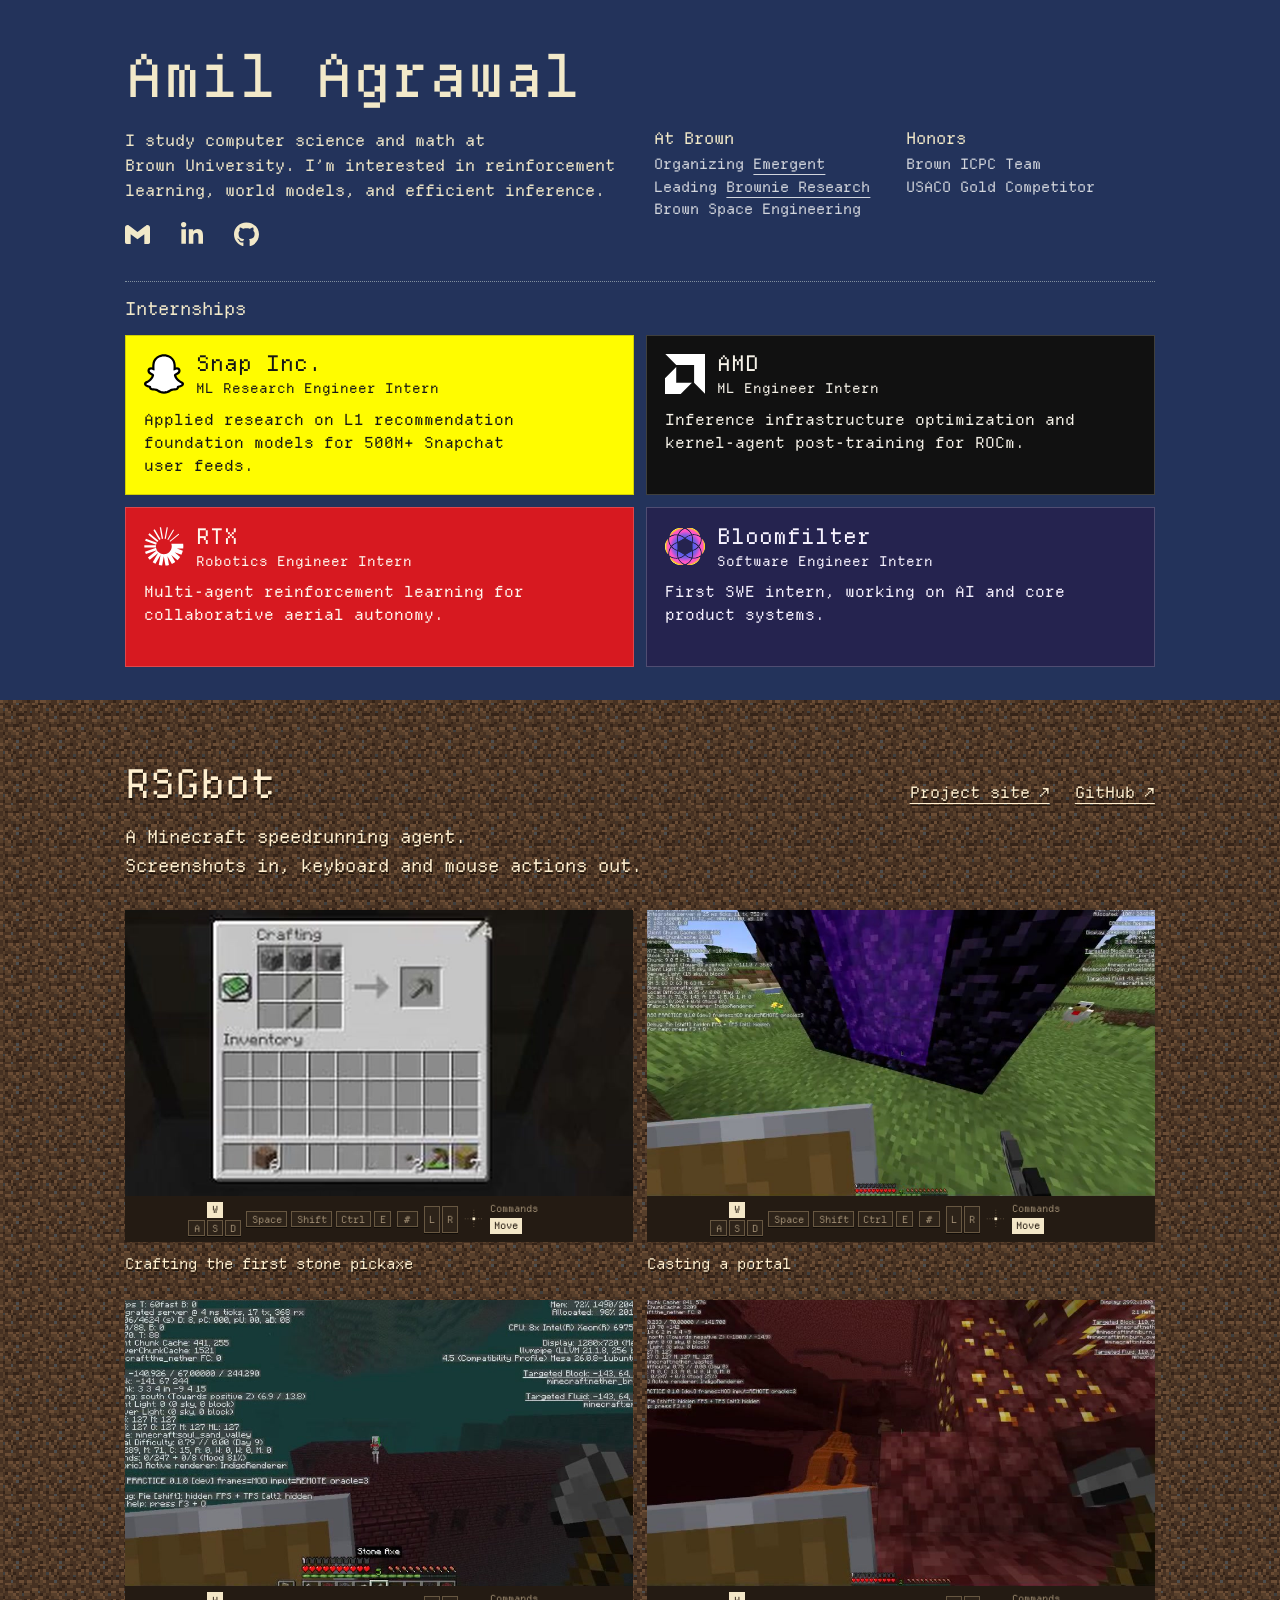
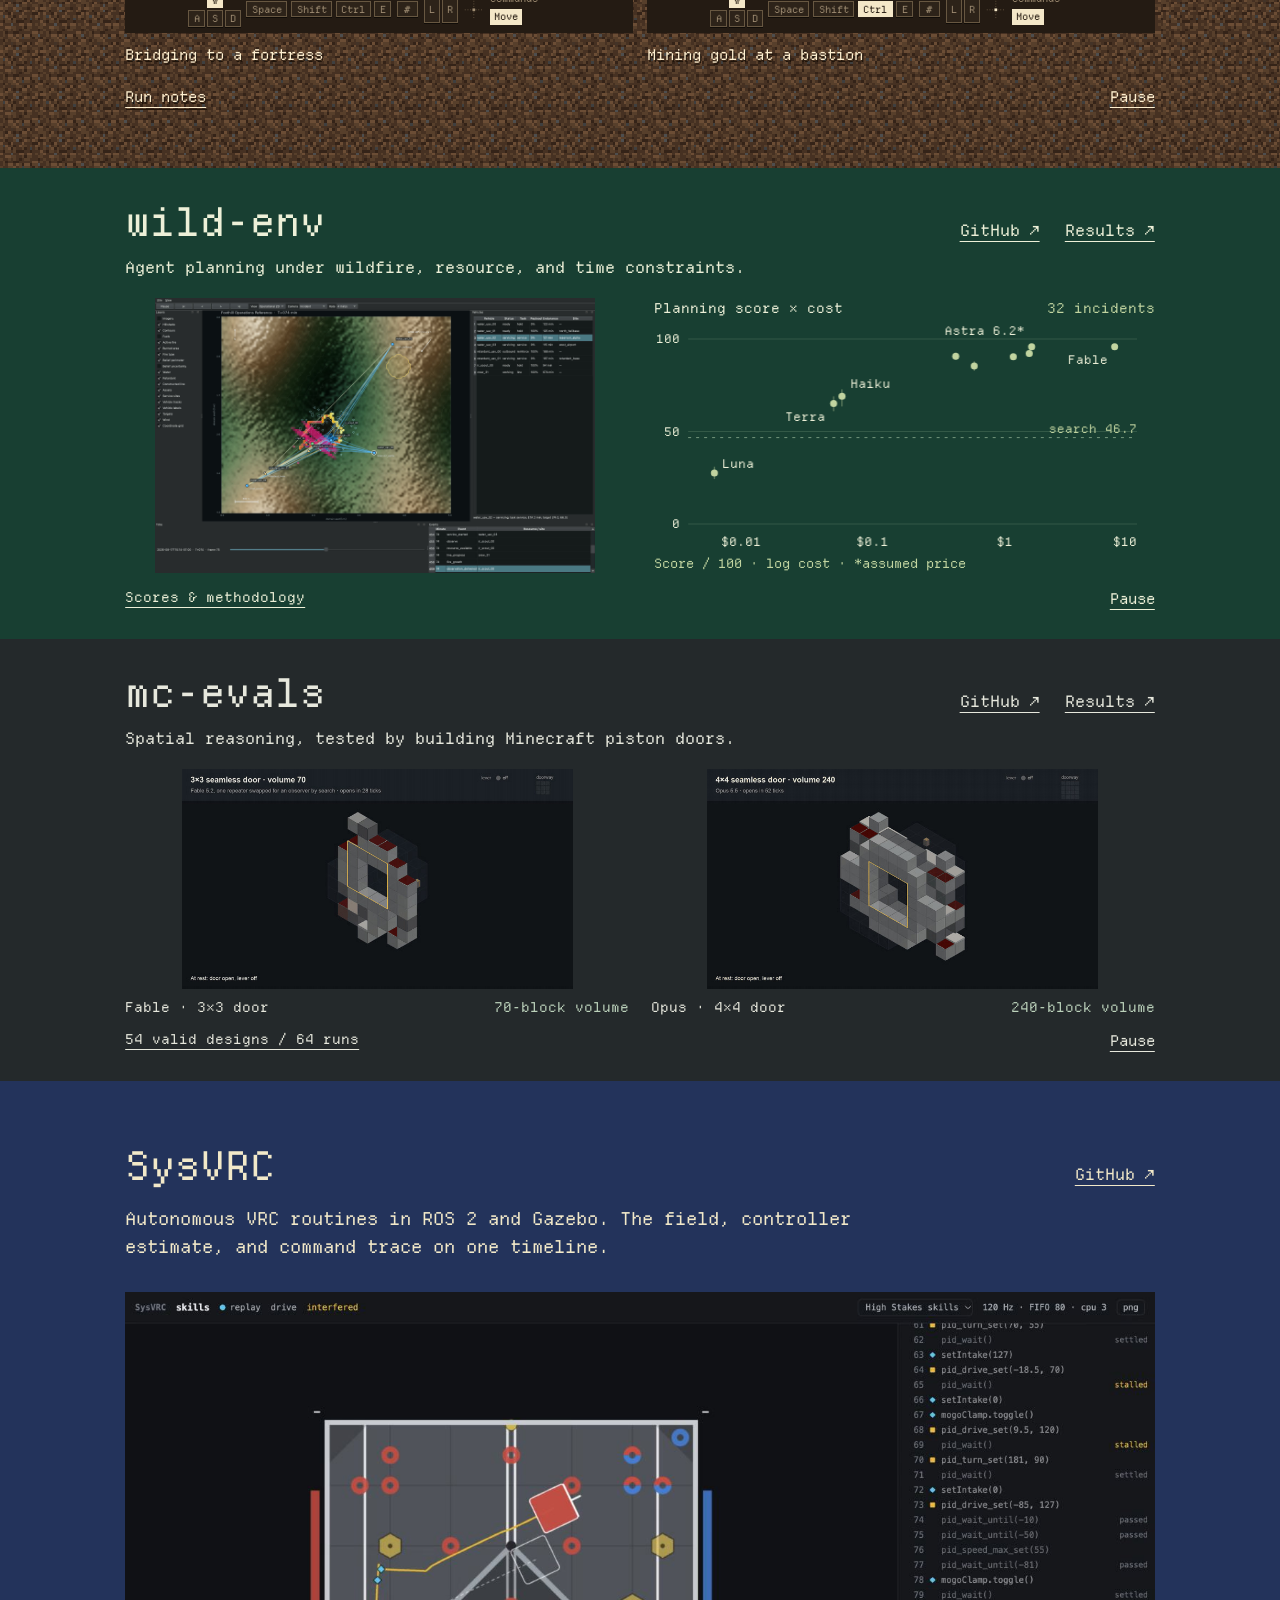
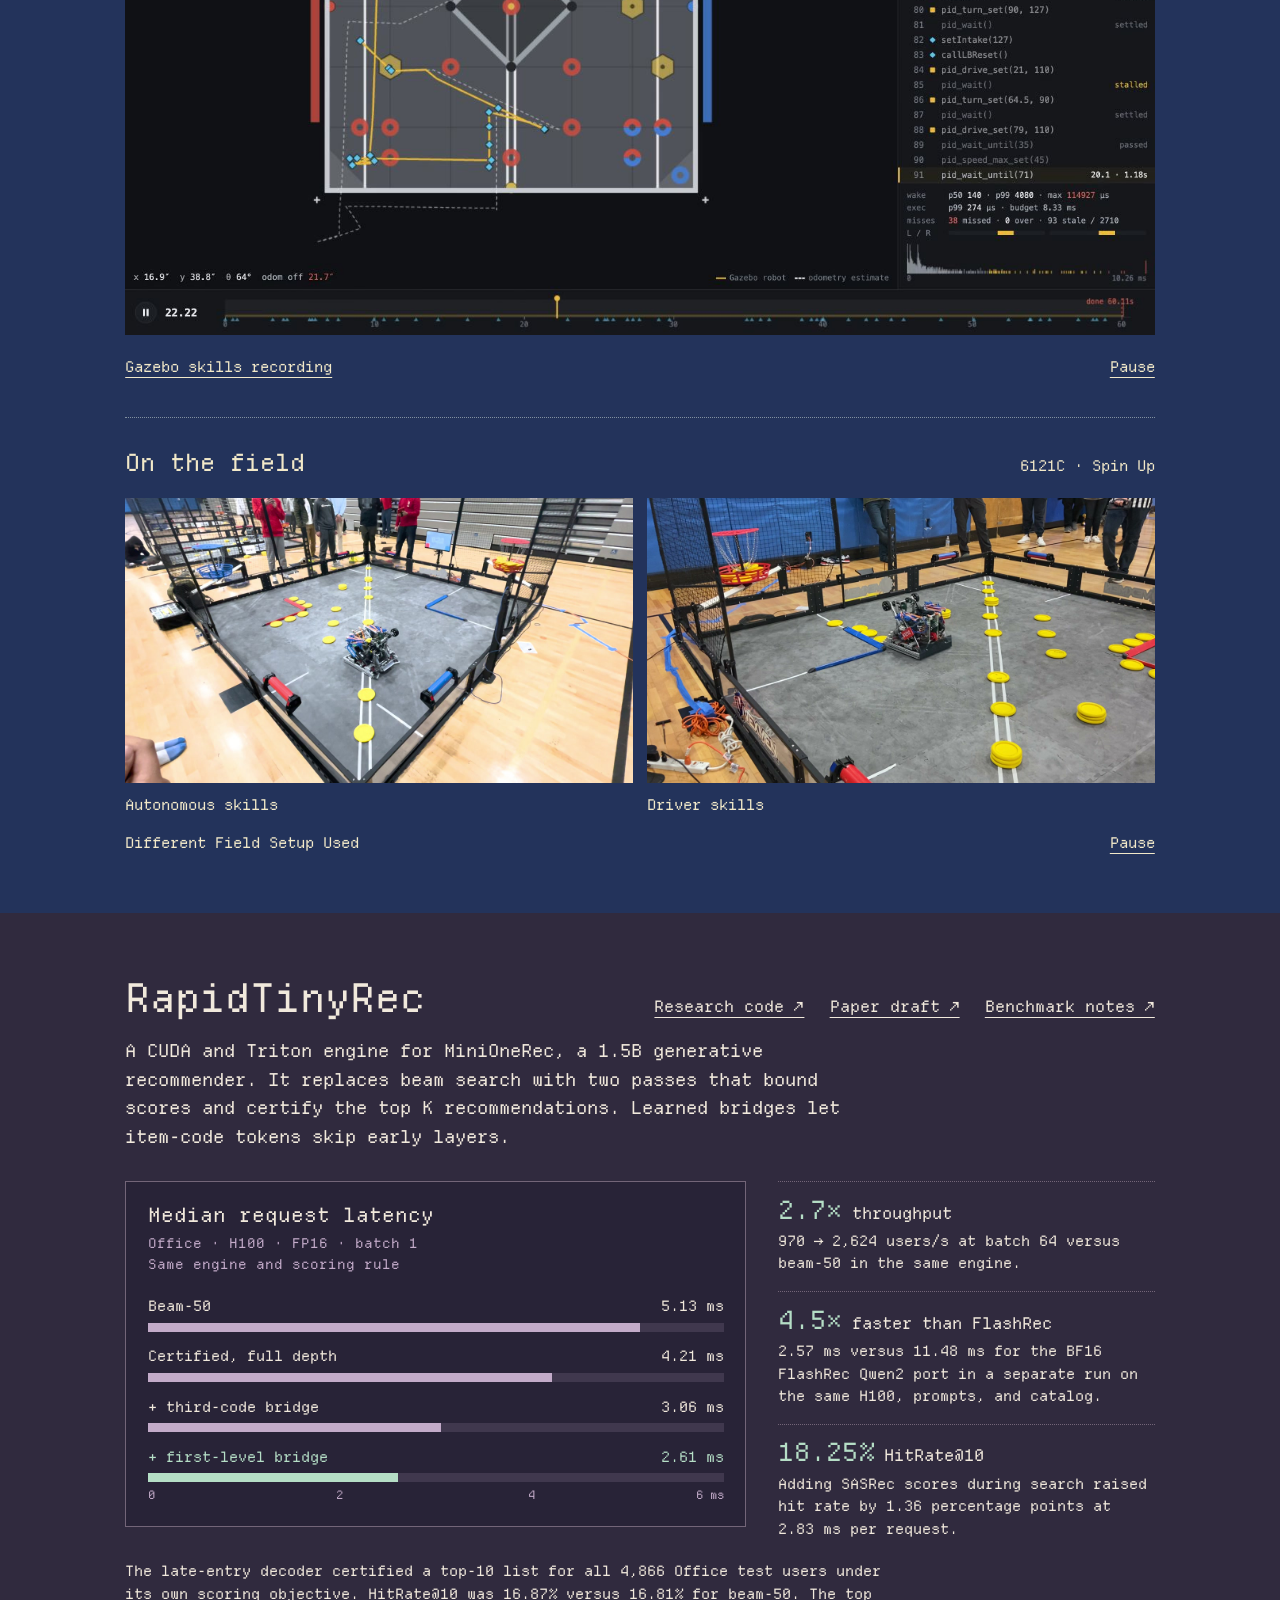
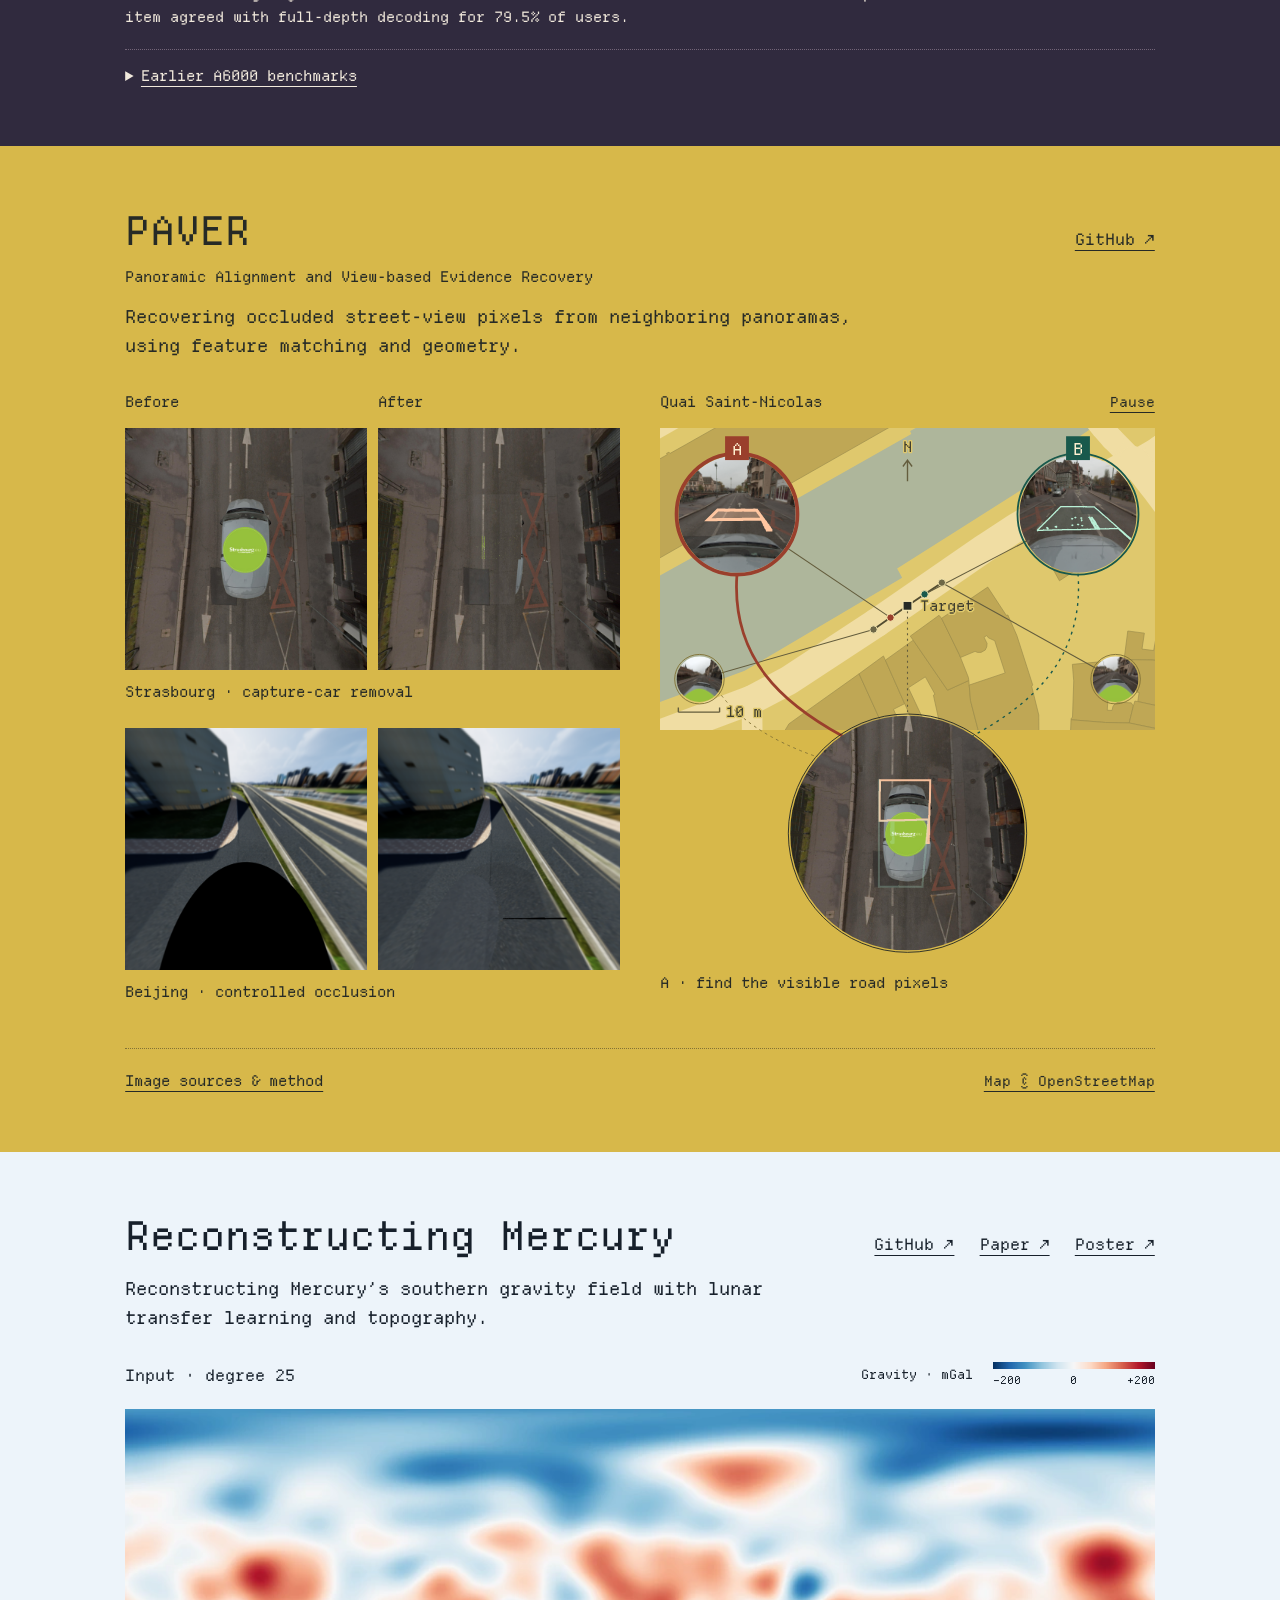
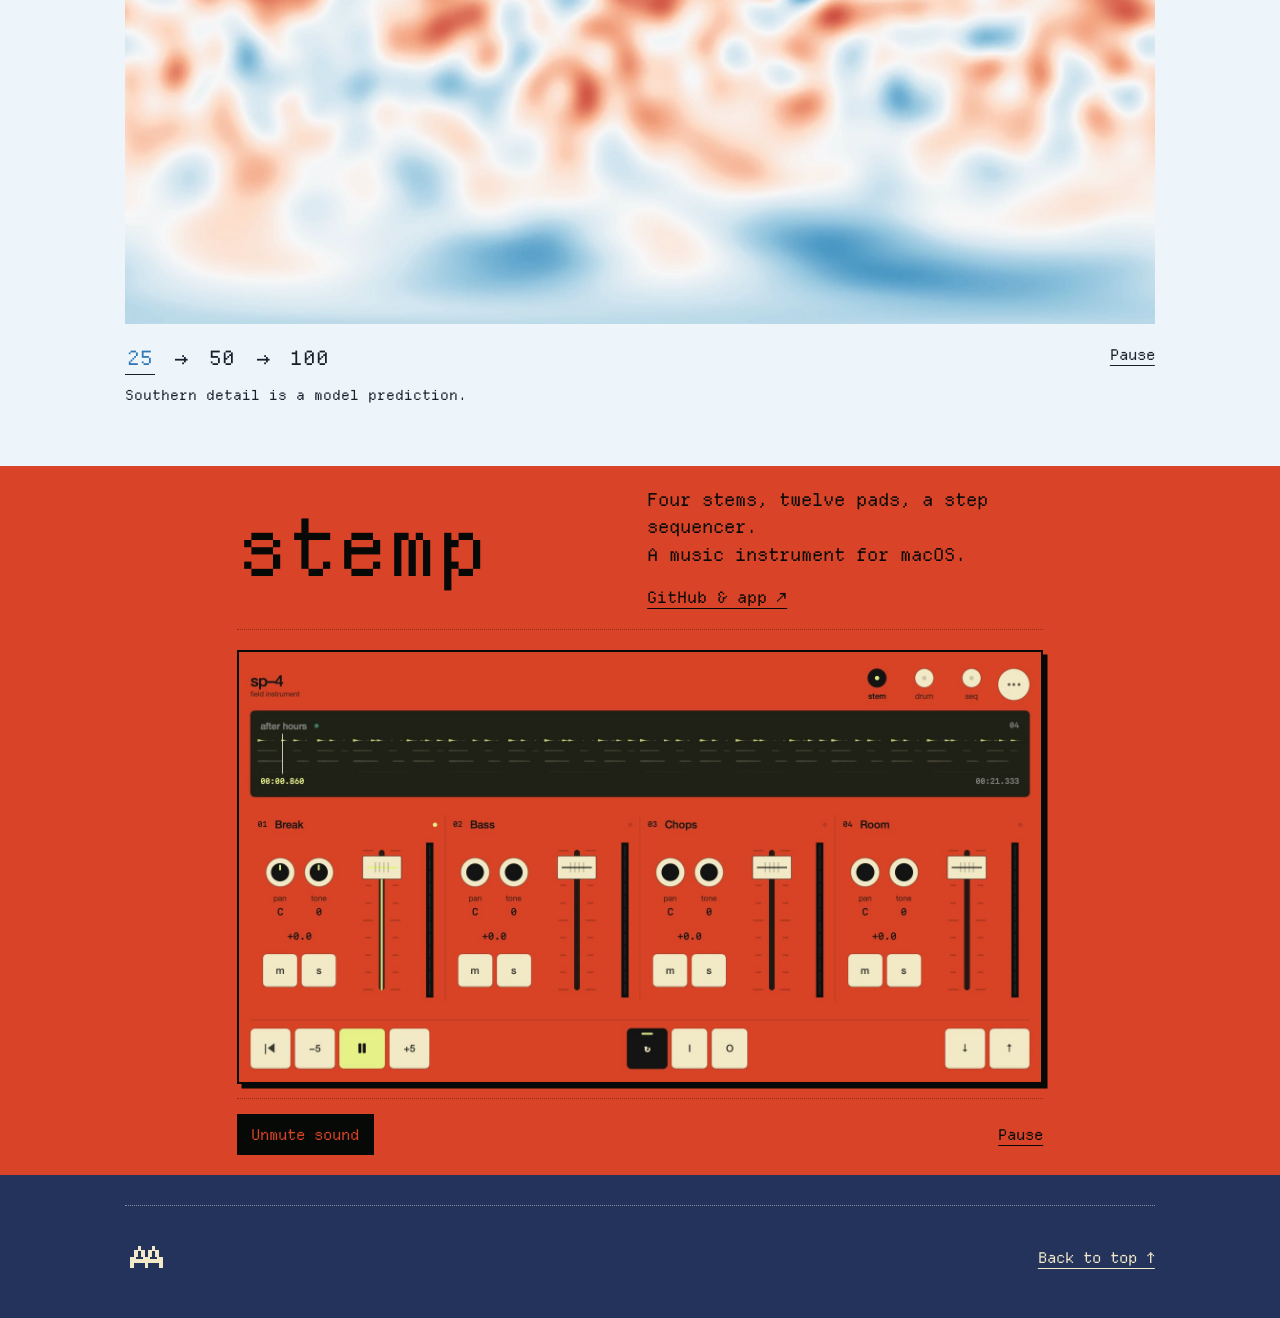
==== commit 53b951ab: "Compact evaluation sections and render interactive score-cost chart" ====
--- a/index.html
+++ b/index.html
@@ -9,7 +9,7 @@
   <link rel="icon" href="assets/aa-icon-96.png" type="image/png" sizes="96x96">
   <link rel="icon" href="assets/mark.svg?v=aa" type="image/svg+xml" sizes="any">
   <link rel="apple-touch-icon" href="assets/aa-icon-180.png">
-  <link rel="stylesheet" href="style.css?v=integrated-evals"><script type="module" src="app.js?v=integrated-evals"></script>
+  <link rel="stylesheet" href="style.css?v=compact-evals"><script type="module" src="app.js?v=compact-evals"></script>
 <script type="module" src="analytics.js?v=1"></script>
 </head>
 <body>
@@ -65,32 +65,24 @@
   <div class="media-footer"><details><summary>Run notes</summary><div class="notes"><p>Excerpts from longer agent runs, with thinking intervals removed or accelerated. The strips replay timestamped agent commands: highlights show explicit requested controls, while higher-level skills remain named actions. These archives do not contain measured key-down or mouse-event traces. Select a clip for its source and outcome.</p></div></details><button class="motion" data-motion-for="rsg-quad">Pause</button></div>
  </div></section>
  <section class="project wild" id="wild-env" aria-labelledby="wild-title"><div class="width">
-  <header class="project-heading"><h2 id="wild-title"><a href="https://github.com/amilcodes/wild-env">wild-env</a></h2><div class="project-summary"><p>Evaluating how agents coordinate crews, water, and time to defend communities from wildfire.</p><nav class="project-links" aria-label="wild-env links"><a href="https://github.com/amilcodes/wild-env">GitHub ↗</a><a href="assets/wild-env-eval-v2.txt">Results ↗</a></nav></div></header>
+  <header class="project-heading"><h2 id="wild-title"><a href="https://github.com/amilcodes/wild-env">wild-env</a></h2><div class="project-summary"><p>Agent planning under wildfire, resource, and time constraints.</p><nav class="project-links" aria-label="wild-env links"><a href="https://github.com/amilcodes/wild-env">GitHub ↗</a><a href="assets/wild-env-eval-v2.txt">Results ↗</a></nav></div></header>
   <div class="wild-layout">
-   <figure class="wild-film" id="wild-capture"><button class="capture-open" data-capture="wild-viewer-film" aria-label="Open the wild-env viewer recording"><video autoplay muted loop playsinline preload="metadata" width="1920" height="1200" poster="assets/wild-viewer-film.jpg" aria-label="Wildfire simulator replay with aircraft dispatch and suppression layers"><source src="assets/wild-viewer-film.mp4" type="video/mp4"></video></button><figcaption>Fire spread &amp; resource dispatch</figcaption></figure>
-   <figure class="wild-ranking" id="wild-results-title"><figcaption><span>Incident planning</span><span>% of optimum</span></figcaption><ol>
-<li><span>GPT-6.2 Astra</span><span class="wild-bar" aria-hidden="true"><i style="width:95.864%"></i></span><span>95.9</span></li>
-<li><span>Fable 5.2</span><span class="wild-bar" aria-hidden="true"><i style="width:95.8541%"></i></span><span>95.9</span></li>
-<li><span>GPT-6 Astra</span><span class="wild-bar" aria-hidden="true"><i style="width:92.1903%"></i></span><span>92.2</span></li>
-<li><span>GPT-6.1 Sol</span><span class="wild-bar" aria-hidden="true"><i style="width:90.6899%"></i></span><span>90.7</span></li>
-<li><span>Opus 5.5</span><span class="wild-bar" aria-hidden="true"><i style="width:90.439%"></i></span><span>90.4</span></li>
-<li><span>Sonnet 5.5</span><span class="wild-bar" aria-hidden="true"><i style="width:85.3866%"></i></span><span>85.4</span></li>
-<li><span>Haiku 5.5</span><span class="wild-bar" aria-hidden="true"><i style="width:69.0668%"></i></span><span>69.1</span></li>
-<li><span>GPT-6.1 Terra</span><span class="wild-bar" aria-hidden="true"><i style="width:65.0925%"></i></span><span>65.1</span></li>
-<li><span>GPT-6 Luna</span><span class="wild-bar" aria-hidden="true"><i style="width:27.5784%"></i></span><span>27.6</span></li>
-<li class="baseline"><span>Search</span><span class="wild-bar" aria-hidden="true"><i style="width:46.7%"></i></span><span>46.7</span></li>
-<li class="baseline"><span>Greedy</span><span class="wild-bar" aria-hidden="true"><i style="width:4.2%"></i></span><span>4.2</span></li>
-   </ol><p>32 incidents · 9 models · exact reference</p></figure>
-  </div>
-  <div class="media-footer"><details><summary>Evaluation notes</summary><div class="notes"><p>The planning benchmark scores synthetic community-defense tasks with deadlines, shared water, and uncertain forecasts. Each model gets one call per incident. Scores average expected value across both forecast worlds, normalized by a proven optimum with the same information. Tiers 9 and 10 each contribute 16 incidents.</p><p>GPT-6.2 Astra and Fable 5.2 both round to 95.9. Their paired difference has a 95% confidence interval of −1.0 to 1.0 points. Search uses 256 randomized plans. The replay shows the project's fire simulator running a greedy dispatch policy.</p><p><a href="assets/wild-env-eval-v2.txt">Full results &amp; confidence intervals</a> · <a href="assets/wild-env-eval-v2.csv">Score and cost data</a></p></div></details><button class="motion" data-motion-for="wild-capture">Pause</button></div>
+   <figure class="wild-film" id="wild-capture"><button class="capture-open" data-capture="wild-viewer-film" aria-label="Open the wild-env viewer recording"><video autoplay muted loop playsinline preload="metadata" width="1920" height="1200" poster="assets/wild-viewer-film.jpg" aria-label="Wildfire simulator replay with aircraft dispatch and suppression layers"><source src="assets/wild-viewer-film.mp4" type="video/mp4"></video></button></figure>
+   <figure class="wild-chart" id="wild-results-title">
+    <figcaption><span>Planning score × cost</span><span>32 incidents</span></figcaption>
+    <canvas id="wild-cost-chart" aria-label="Interactive chart of nine model scores versus estimated cost per incident. Astra 6.2 and Fable 5.2 score 95.9; randomized search scores 46.7." role="img"></canvas>
+    <p id="wild-chart-detail" aria-live="polite">Score / 100 · log cost · *assumed price</p>
+   </figure>
+  </div>
+  <div class="media-footer"><a href="assets/wild-env-eval-v2.txt">Scores &amp; methodology</a><button class="motion" data-motion-for="wild-capture">Pause</button></div>
  </div></section>
  <section class="project mc-evals" id="mc-evals" aria-labelledby="mc-title"><div class="width">
-  <header class="project-heading"><h2 id="mc-title"><a href="https://github.com/amilcodes/mc-evals">mc-evals</a></h2><div class="project-summary"><p>Spatial reasoning through Minecraft piston doors. Agents build compact mechanisms; the game engine tests every design.</p><nav class="project-links" aria-label="mc-evals links"><a href="https://github.com/amilcodes/mc-evals">GitHub ↗</a><a href="https://github.com/amilcodes/mc-evals#results">Results ↗</a></nav></div></header>
+  <header class="project-heading"><h2 id="mc-title"><a href="https://github.com/amilcodes/mc-evals">mc-evals</a></h2><div class="project-summary"><p>Spatial reasoning, tested by building Minecraft piston doors.</p><nav class="project-links" aria-label="mc-evals links"><a href="https://github.com/amilcodes/mc-evals">GitHub ↗</a><a href="https://github.com/amilcodes/mc-evals#results">Results ↗</a></nav></div></header>
   <div class="mc-films" id="mc-captures">
    <figure><button class="capture-open" data-capture="mc-evals-door" aria-label="Open the three-by-three piston door replay"><video autoplay muted loop playsinline preload="metadata" width="720" height="406" poster="assets/mc-evals-door.jpg"><source src="assets/mc-evals-door.mp4" type="video/mp4"></video></button><figcaption><span>Fable · 3×3 door</span><span>70-block volume</span></figcaption></figure>
    <figure><button class="capture-open" data-capture="mc-evals-opus" aria-label="Open the four-by-four piston door replay"><video autoplay muted loop playsinline preload="metadata" width="720" height="406" poster="assets/mc-evals-opus.jpg"><source src="assets/mc-evals-opus.mp4" type="video/mp4"></video></button><figcaption><span>Opus · 4×4 door</span><span>240-block volume</span></figcaption></figure>
   </div>
-  <div class="media-footer"><details><summary>54 valid designs / 64 runs</summary><div class="notes"><p>Four models across seven task setups. The grader cycles each door, shifts and rotates the build, and measures the space occupied by the full mechanism. Changed-timing tasks test adaptation to new redstone physics. Replays show the compact Fable and Opus designs after local speed optimization.</p></div></details><button class="motion" data-motion-for="mc-captures">Pause</button></div>
+  <div class="media-footer"><a href="https://github.com/amilcodes/mc-evals#results">54 valid designs / 64 runs</a><button class="motion" data-motion-for="mc-captures">Pause</button></div>
  </div></section>
  <section class="project robot" id="sysvrc" aria-labelledby="robot-title"><div class="width">
   <header class="project-heading"><h2 id="robot-title"><a href="https://github.com/amilcodes/SysVRC">SysVRC</a></h2><div class="project-summary"><p>Autonomous VRC routines in ROS 2 and Gazebo. The field, controller estimate, and command trace on one timeline.</p><nav class="project-links" aria-label="SysVRC links"><a href="https://github.com/amilcodes/SysVRC">GitHub ↗</a></nav></div></header>
--- a/style.css
+++ b/style.css
@@ -216,30 +216,25 @@
 
 
 .mc-evals { --paper:#24292b; --ink:#e7e8dd; --accent:#bcd2bb; --line:#6f827d; }
-.wild-layout { display:grid; grid-template-columns:minmax(0,1.55fr) minmax(0,1fr); gap:2.5rem; align-items:start; }
-.wild-film video { width:100%; height:auto; }
-.wild-film figcaption { margin-top:.7rem; font-size:1rem; }
-.wild-ranking { font-size:1rem; }
-.wild-ranking > figcaption { display:flex; justify-content:space-between; gap:1rem; padding-bottom:.7rem; border-bottom:1px solid var(--line); }
-.wild-ranking > figcaption span:last-child { color:var(--accent); }
-.wild-ranking ol { list-style:none; margin:.5rem 0 0; padding:0; }
-.wild-ranking li { display:grid; grid-template-columns:8.5rem minmax(0,1fr) 2.6rem; align-items:center; gap:.7rem; padding:.34rem 0; }
-.wild-ranking li > span:last-child { text-align:right; font-variant-numeric:tabular-nums; }
-.wild-bar { height:2px; background:color-mix(in srgb,var(--line) 25%,transparent); }
-.wild-bar i { display:block; height:2px; background:var(--accent); }
-.wild-ranking .baseline { color:var(--accent); }
-.wild-ranking .baseline .wild-bar i { background:var(--line); }
-.wild-ranking .baseline:first-of-type { margin-top:.5rem; }
-.wild-ranking > p { font-size:.9rem; margin-top:.8rem; color:var(--accent); }
+.project.wild,.project.mc-evals { padding-block:2rem; }
+.wild .project-heading,.mc-evals .project-heading { margin-bottom:1.25rem; row-gap:.6rem; }
+.wild .project-heading>.project-summary>p,.mc-evals .project-heading>.project-summary>p { font-size:1.1rem; max-width:none; }
+.wild-layout { display:grid; grid-template-columns:1fr 1fr; gap:2rem; align-items:start; }
+.wild-film video { width:100%; height:275px; object-fit:contain; }
+.wild-chart { min-width:0; font-size:.95rem; }
+.wild-chart figcaption { display:flex; justify-content:space-between; gap:1rem; }
+.wild-chart figcaption span:last-child { color:var(--accent); }
+#wild-cost-chart { display:block; width:100%; height:235px; touch-action:pan-y; }
+#wild-chart-detail { min-height:1.5rem; font-size:.9rem; color:var(--accent); }
 .mc-films { display:grid; grid-template-columns:1fr 1fr; gap:1.5rem; }
-.mc-films video { width:100%; height:auto; }
-.mc-films figcaption { display:flex; justify-content:space-between; flex-wrap:wrap; gap:.5rem 1rem; margin-top:.7rem; font-size:1rem; }
+.mc-films video { width:100%; height:220px; object-fit:contain; }
+.mc-films figcaption { display:flex; justify-content:space-between; gap:.5rem; margin-top:.5rem; font-size:.95rem; }
 .mc-films figcaption span:last-child { color:var(--accent); }
-@media(max-width:850px) {
- .wild-layout { grid-template-columns:1fr; gap:1.75rem; }
- .wild-ranking li { grid-template-columns:10rem minmax(0,1fr) 3rem; }
-}
-@media(max-width:640px) {
- .mc-films { grid-template-columns:1fr; gap:1.5rem; }
- .wild-ranking li { grid-template-columns:8.5rem minmax(0,1fr) 2.6rem; }
-}
+.wild .media-footer,.mc-evals .media-footer { margin-top:.8rem; font-size:.95rem; }
+@media(max-width:700px) {
+ .wild-layout { grid-template-columns:1fr; gap:1.25rem; }
+ .wild-film video { height:auto; max-height:240px; }
+ .mc-films { gap:.75rem; }
+ .mc-films video { height:auto; }
+ .mc-films figcaption { flex-direction:column; font-size:.875rem; gap:.15rem; }
+}
